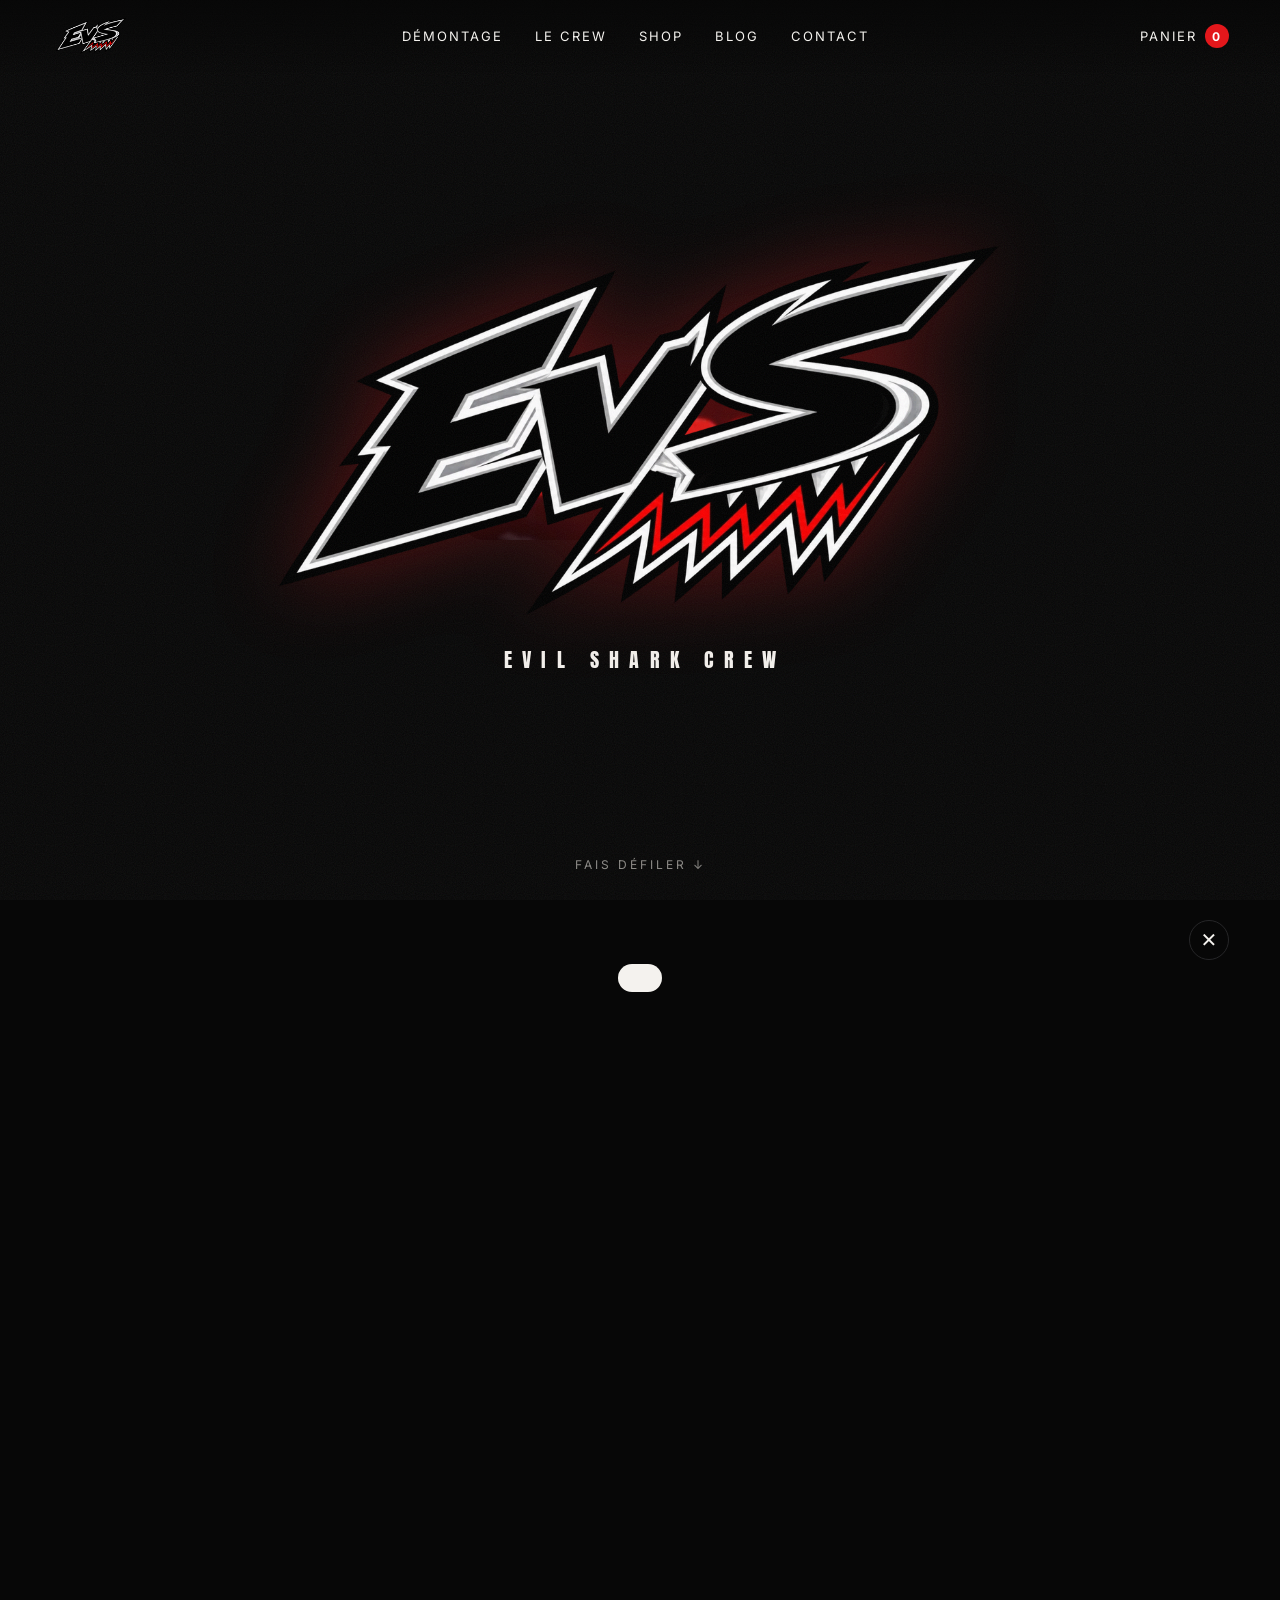
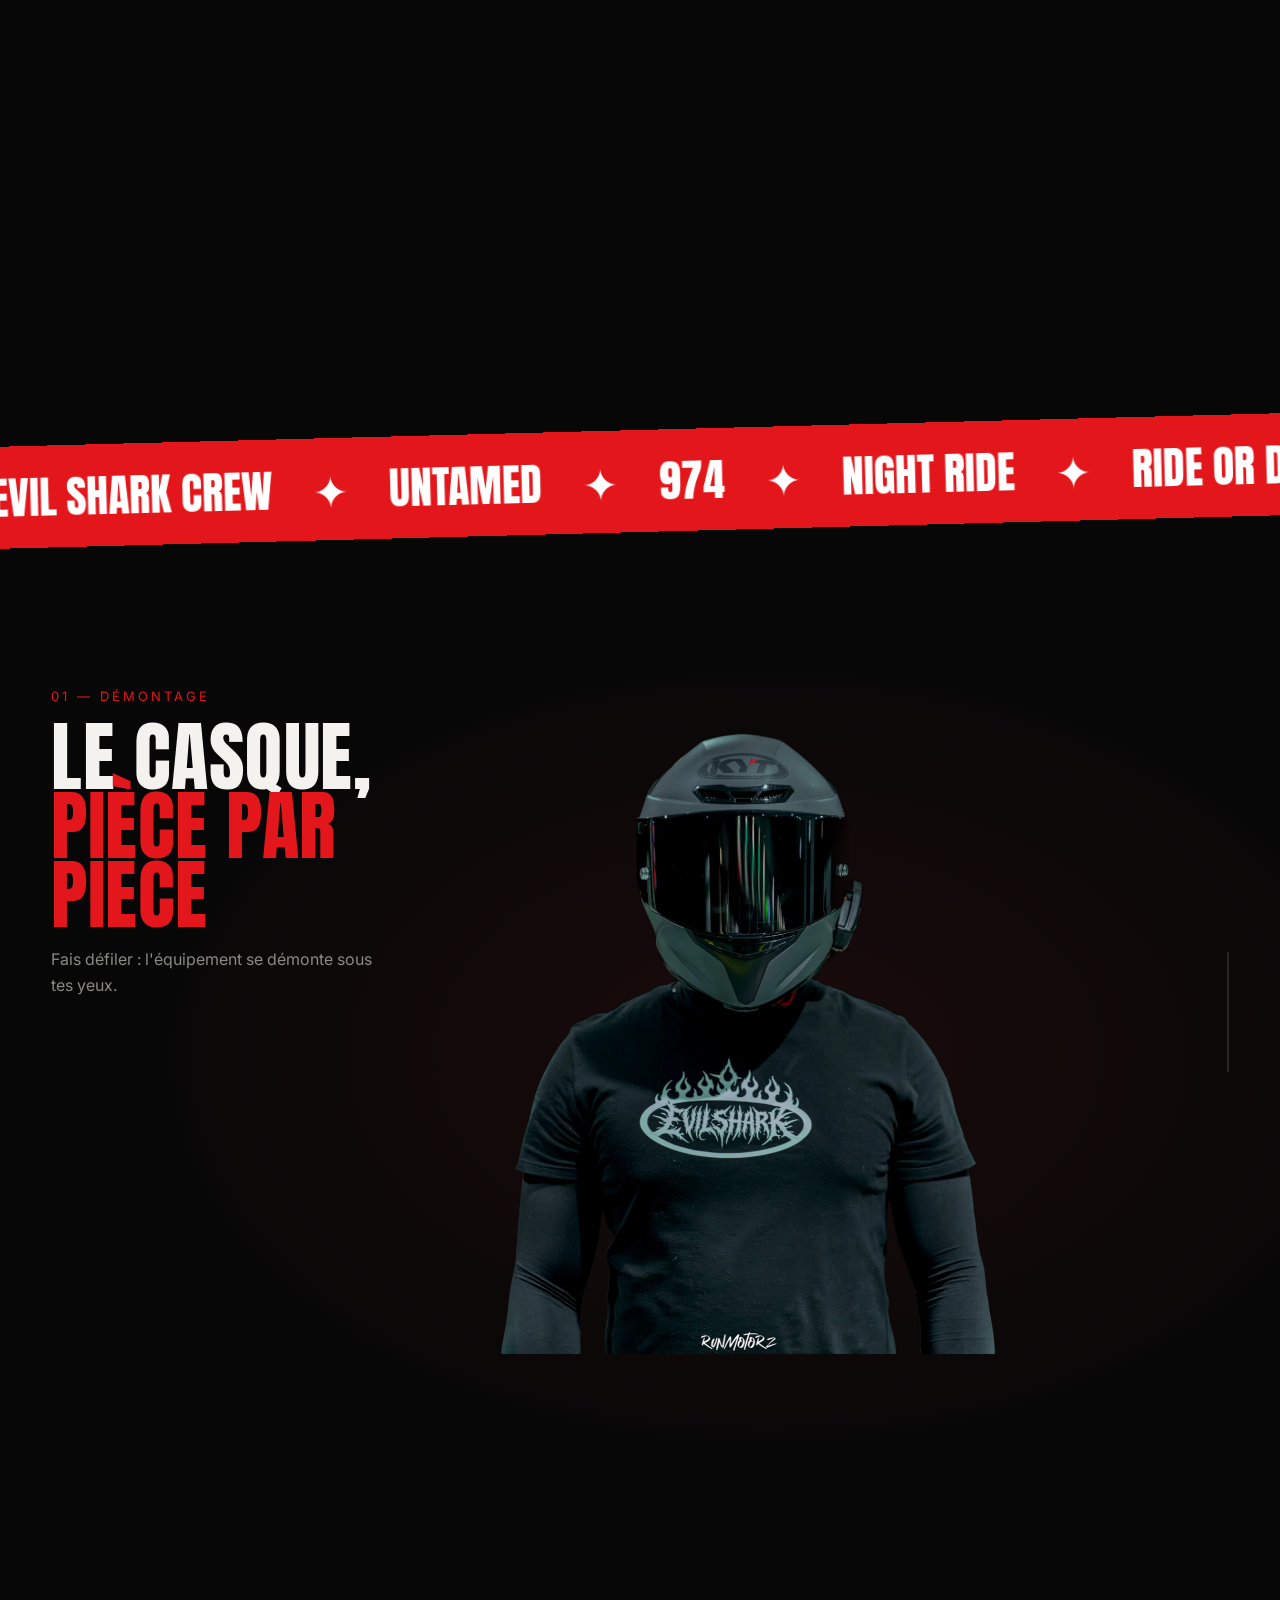
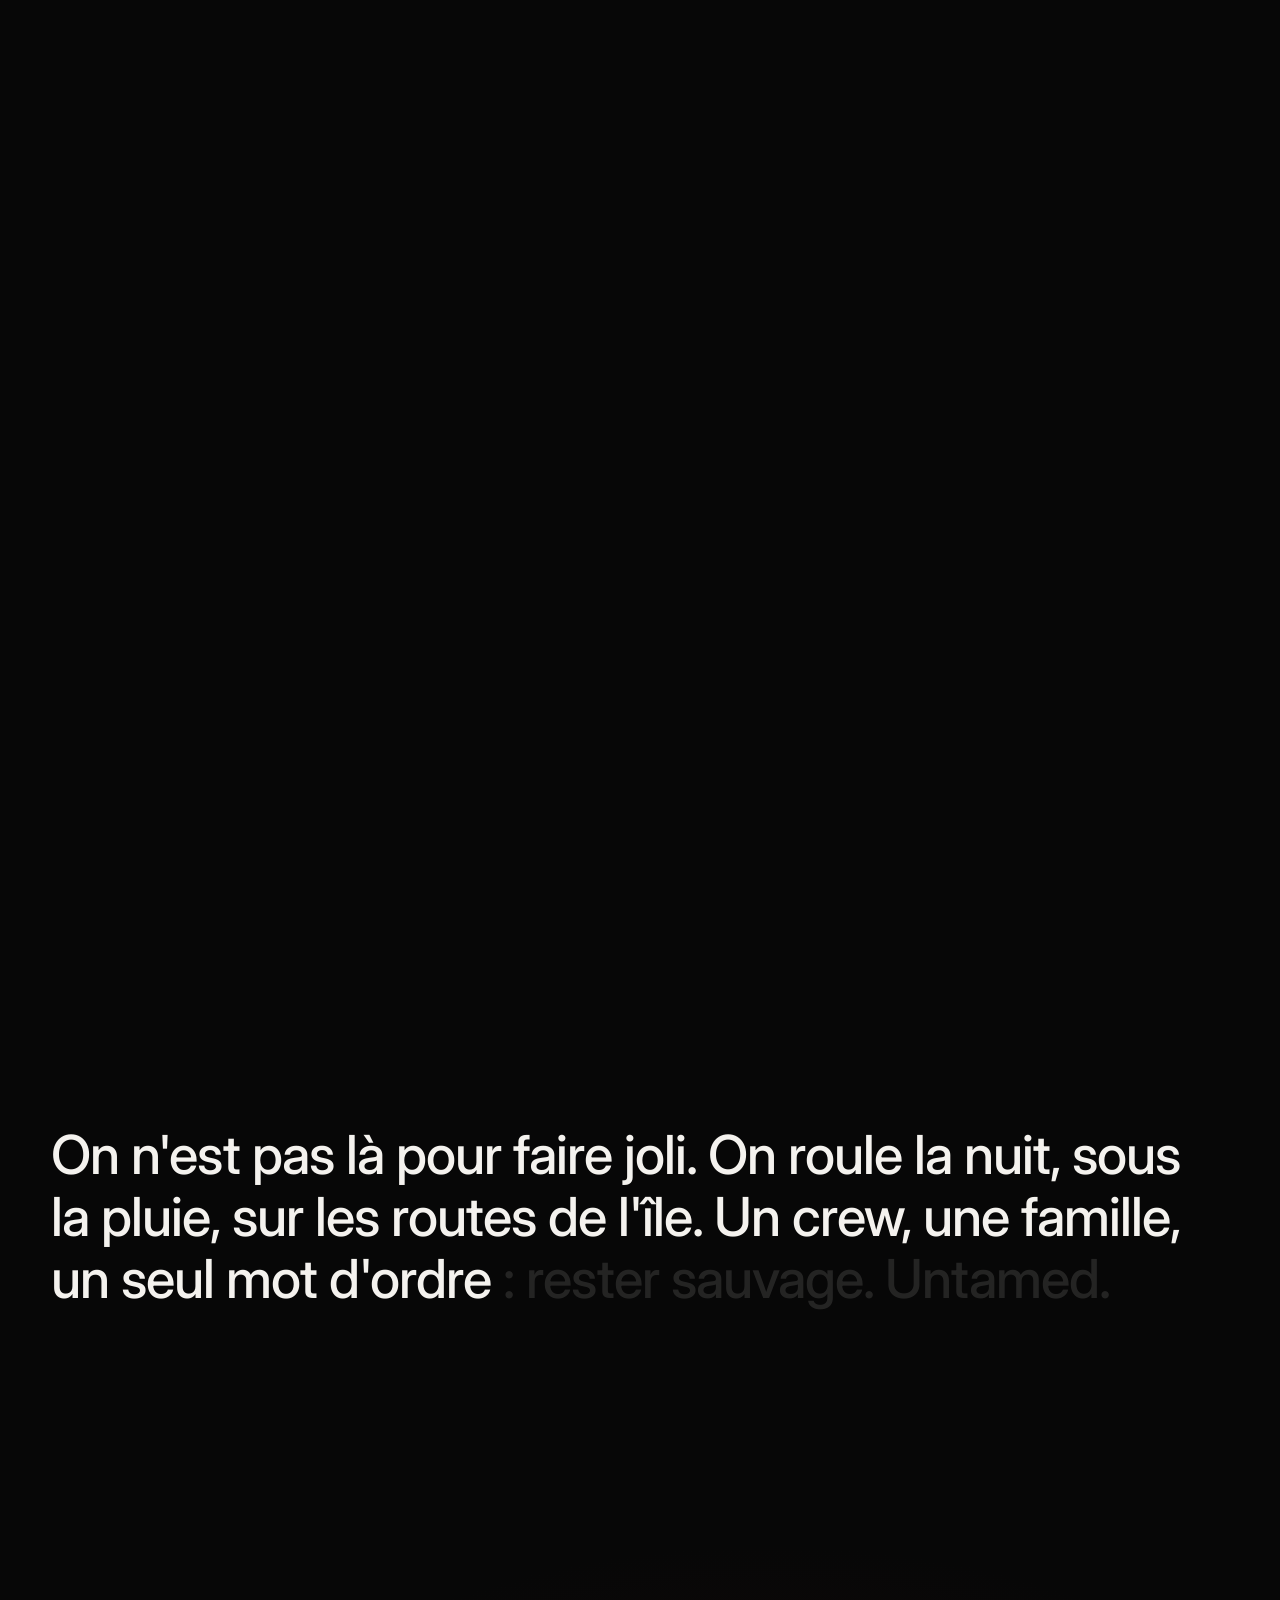
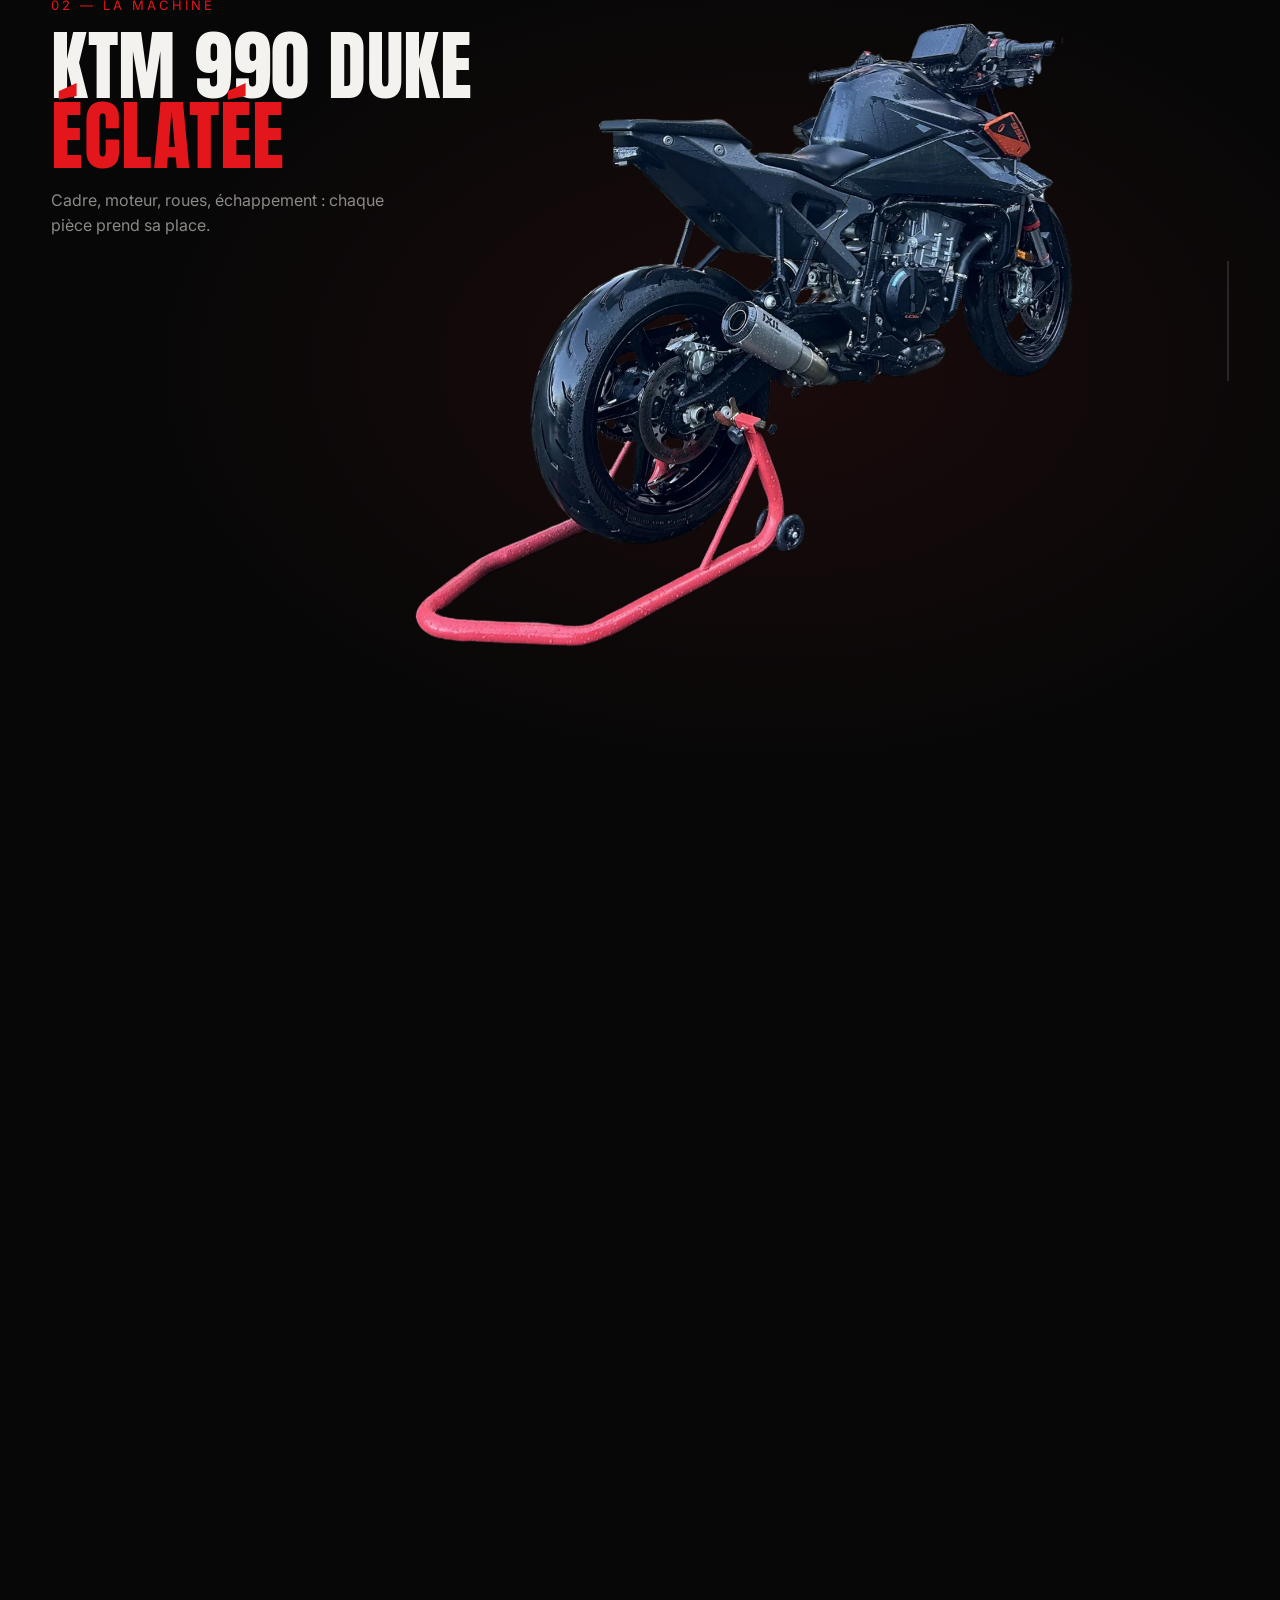
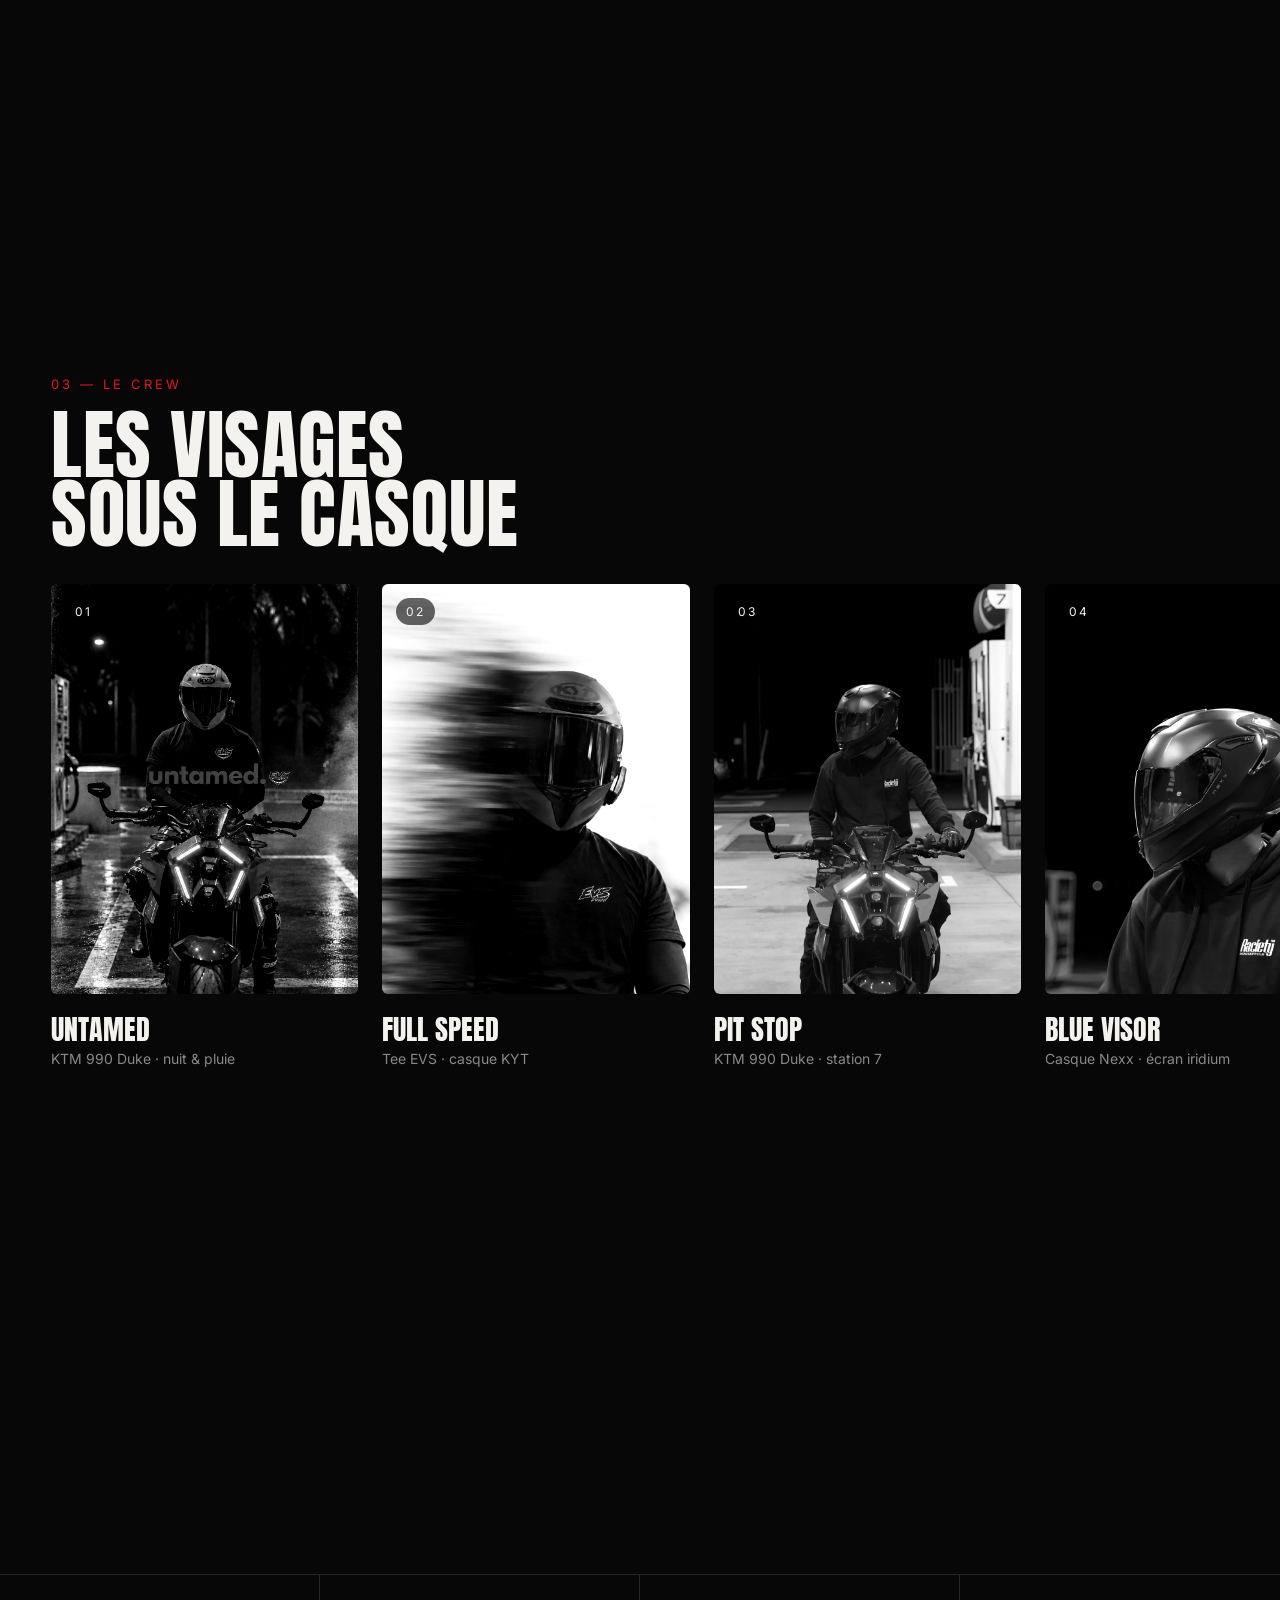
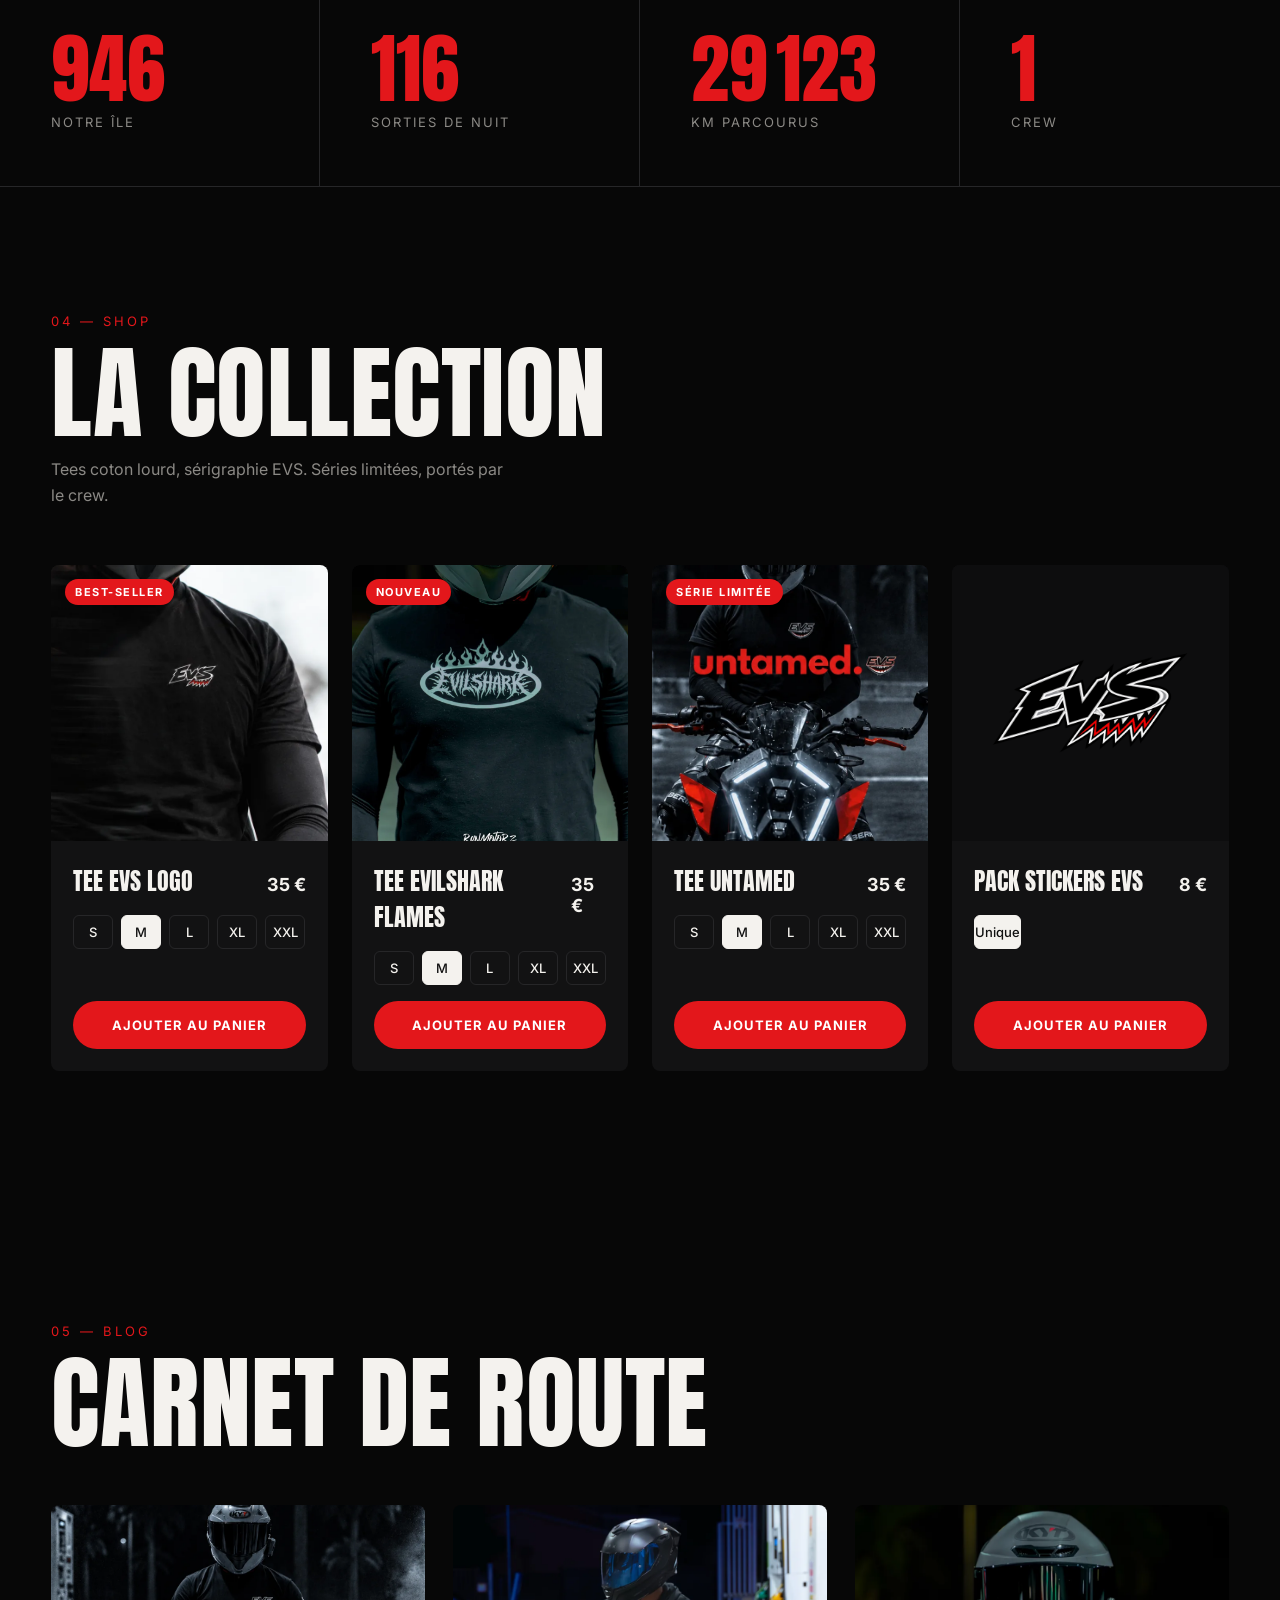
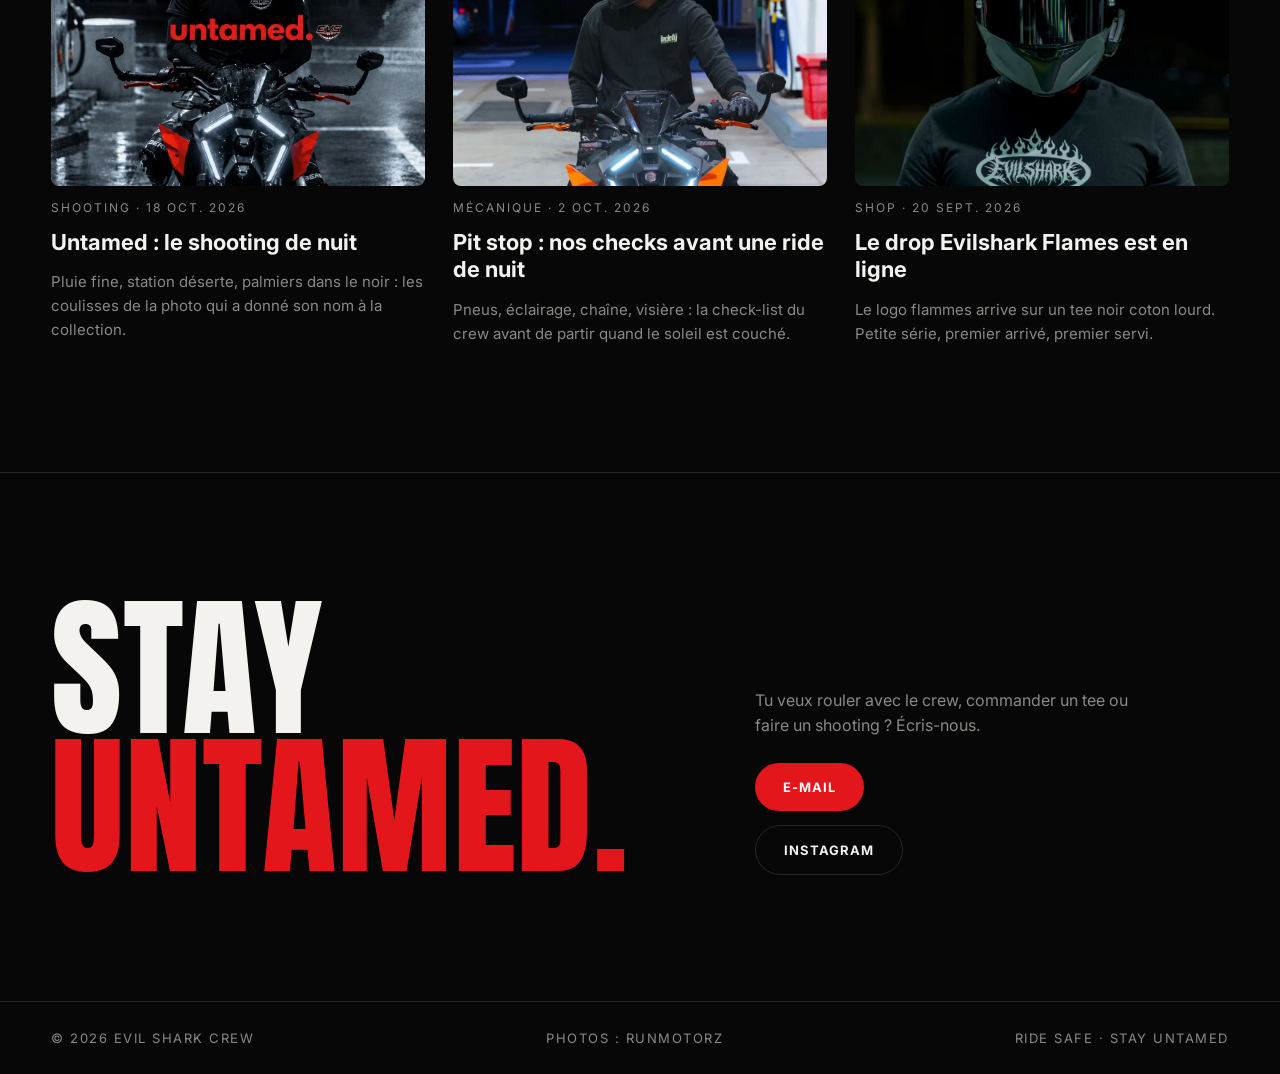
==== moto/index.html @ 4cc18b9f "Rebrand moto site to Evil Shark Crew with exploded helmet and bike views Use the crew's logo and pho" ====
<!DOCTYPE html>
<html lang="fr">
<head>
<meta charset="UTF-8">
<meta name="viewport" content="width=device-width, initial-scale=1.0">
<title>Evil Shark Crew — Untamed · 974</title>
<meta name="description" content="Evil Shark Crew (EVS), crew moto de La Réunion. Le crew, la boutique, le carnet de route.">
<link rel="icon" href="img/favicon.png">
<link rel="preconnect" href="https://fonts.googleapis.com">
<link rel="preconnect" href="https://fonts.gstatic.com" crossorigin>
<link href="https://fonts.googleapis.com/css2?family=Anton&family=Inter:wght@400;500;700&display=swap" rel="stylesheet">
<link rel="stylesheet" href="style.css">
</head>
<body>

<!-- NAV -->
<header class="nav" id="nav">
  <a href="#top" class="logo" aria-label="Evil Shark Crew"><img src="img/evs-logo.webp" alt="EVS"></a>
  <nav class="nav-links" id="navLinks">
    <a href="#helmet">Démontage</a>
    <a href="#crew">Le Crew</a>
    <a href="#shop">Shop</a>
    <a href="#blog">Blog</a>
    <a href="#contact">Contact</a>
  </nav>
  <div class="nav-right">
    <button class="cart-btn" id="cartBtn" aria-label="Ouvrir le panier">
      Panier <span class="cart-count" id="cartCount">0</span>
    </button>
    <button class="burger" id="burger" aria-label="Menu"><span></span><span></span></button>
  </div>
</header>

<main id="top">

  <!-- HERO : logo → fenêtre qui s'ouvre sur la photo -->
  <section class="hero pin" id="hero">
    <div class="sticky">
      <div class="grain"></div>
      <div class="hero-window" id="heroWindow">
        <img src="img/untamed.webp" alt="Rider Evil Shark Crew sur sa moto, de nuit, sous la pluie" id="heroImg">
      </div>
      <div class="hero-logo" id="heroLogo">
        <img src="img/evs-logo.webp" alt="EVS — Evil Shark Crew">
        <p>Evil Shark Crew</p>
      </div>
      <div class="hero-foot" id="heroFoot">
        <p class="kicker">Moto crew · La Réunion · 974</p>
        <a href="#shop" class="btn">La collection</a>
      </div>
      <p class="scroll-hint" id="scrollHint">Fais défiler ↓</p>
    </div>
  </section>

  <!-- MARQUEE -->
  <div class="marquee" aria-hidden="true">
    <div class="marquee-track" id="marquee"></div>
  </div>

  <!-- CASQUE DÉMONTÉ -->
  <section class="explode pin" id="helmet" data-model="helmet">
    <div class="sticky">
      <div class="explode-copy">
        <p class="label">01 — Démontage</p>
        <h2>Le casque,<br><span>pièce par pièce</span></h2>
        <p class="explode-sub">Fais défiler : l'équipement se démonte sous tes yeux.</p>
      </div>
      <div class="stage" id="helmetStage"></div>
      <div class="explode-progress"><span></span></div>
    </div>
  </section>

  <!-- MANIFESTO -->
  <section class="manifesto">
    <p class="reveal-words" id="manifesto">On n'est pas là pour faire joli. On roule la nuit, sous la pluie, sur les routes de l'île. Un crew, une famille, un seul mot d'ordre : rester sauvage. Untamed.</p>
  </section>

  <!-- MOTO DÉMONTÉE -->
  <section class="explode pin" id="bike" data-model="bike">
    <div class="sticky">
      <div class="explode-copy">
        <p class="label">02 — La machine</p>
        <h2>KTM 990 Duke<br><span>éclatée</span></h2>
        <p class="explode-sub">Cadre, moteur, roues, échappement : chaque pièce prend sa place.</p>
      </div>
      <div class="stage" id="bikeStage"></div>
      <div class="explode-progress"><span></span></div>
    </div>
  </section>

  <!-- CREW : défilement horizontal -->
  <section class="crew" id="crew">
    <div class="crew-sticky">
      <div class="crew-head">
        <p class="label">03 — Le Crew</p>
        <h2>Les visages<br>sous le casque</h2>
      </div>
      <div class="crew-track" id="crewTrack"></div>
    </div>
  </section>

  <!-- STATS -->
  <section class="stats">
    <div class="stat"><span class="num" data-count="974">0</span><span>notre île</span></div>
    <div class="stat"><span class="num" data-count="120">0</span><span>sorties de nuit</span></div>
    <div class="stat"><span class="num" data-count="30000">0</span><span>km parcourus</span></div>
    <div class="stat"><span class="num" data-count="1">0</span><span>crew</span></div>
  </section>

  <!-- SHOP -->
  <section class="shop" id="shop">
    <div class="section-head">
      <p class="label">04 — Shop</p>
      <h2>La collection</h2>
      <p class="sub">Tees coton lourd, sérigraphie EVS. Séries limitées, portés par le crew.</p>
    </div>
    <div class="products" id="products"></div>
  </section>

  <!-- BLOG -->
  <section class="blog" id="blog">
    <div class="section-head">
      <p class="label">05 — Blog</p>
      <h2>Carnet de route</h2>
    </div>
    <div class="posts" id="posts"></div>
  </section>

  <!-- CONTACT -->
  <section class="contact" id="contact">
    <h2 class="big-cta">Stay<br><span>untamed.</span></h2>
    <div class="contact-side">
      <p>Tu veux rouler avec le crew, commander un tee ou faire un shooting ? Écris-nous.</p>
      <a class="btn" id="mailLink" href="#">E-mail</a>
      <a class="btn btn-ghost" id="instaLink" href="#" target="_blank" rel="noopener">Instagram</a>
    </div>
  </section>
</main>

<footer class="footer">
  <span>© <span id="year"></span> Evil Shark Crew</span>
  <span>Photos : RUNMOTORZ</span>
  <span>Ride safe · Stay untamed</span>
</footer>

<!-- CART DRAWER -->
<div class="overlay" id="overlay"></div>
<aside class="drawer" id="drawer" aria-label="Panier">
  <div class="drawer-head">
    <h3>Ton panier</h3>
    <button class="close" id="closeCart" aria-label="Fermer">✕</button>
  </div>
  <div class="drawer-items" id="cartItems"></div>
  <div class="drawer-foot">
    <div class="total"><span>Total</span><strong id="cartTotal">0 €</strong></div>
    <button class="btn btn-full" id="checkout">Commander</button>
    <p class="fine">Paiement en ligne à brancher (Stripe / SumUp). En attendant, la commande part par e-mail.</p>
  </div>
</aside>

<!-- BLOG ARTICLE -->
<div class="article" id="article" role="dialog" aria-modal="true">
  <button class="close article-close" id="closeArticle" aria-label="Fermer">✕</button>
  <div class="article-inner" id="articleInner"></div>
</div>

<div class="toast" id="toast"></div>

<script src="app.js"></script>
</body>
</html>
---- moto/style.css ----
/* ═══════════ TOKENS ═══════════ */
:root {
  --bg: #070707;
  --bg-2: #121213;
  --line: #262628;
  --text: #f4f2ee;
  --muted: #8b8985;
  --red: #e3171b;
  --red-2: #ff3b3f;
  --display: 'Anton', Impact, sans-serif;
  --body: 'Inter', system-ui, sans-serif;
  --gutter: clamp(16px, 4vw, 56px);
}
*, *::before, *::after { box-sizing: border-box; margin: 0; padding: 0; }
html { scroll-behavior: smooth; }
html, body { overflow-x: clip; }
body { background: var(--bg); color: var(--text); font-family: var(--body); -webkit-font-smoothing: antialiased; }
a { color: inherit; text-decoration: none; }
button { font: inherit; color: inherit; background: none; border: 0; cursor: pointer; }
img { display: block; max-width: 100%; }
h2 { font-family: var(--display); font-weight: 400; text-transform: uppercase; font-size: clamp(44px, 8vw, 120px); line-height: .9; letter-spacing: .5px; }
h2 span { color: var(--red); }
.label { font-size: 13px; letter-spacing: 3px; text-transform: uppercase; color: var(--red); margin-bottom: 18px; }
.kicker { color: var(--muted); text-transform: uppercase; letter-spacing: 3px; font-size: 13px; }

.btn {
  display: inline-flex; align-items: center; justify-content: center; gap: 8px;
  padding: 16px 28px; border-radius: 999px; background: var(--red); color: #fff;
  font-weight: 700; text-transform: uppercase; letter-spacing: 1px; font-size: 13px;
  transition: transform .2s, background .2s;
}
.btn:hover { transform: translateY(-2px); background: var(--red-2); }
.btn-ghost { background: transparent; color: var(--text); border: 1px solid var(--line); }
.btn-ghost:hover { background: var(--text); color: #111; }
.btn-full { width: 100%; }

/* ═══════════ NAV ═══════════ */
.nav {
  position: fixed; inset: 0 0 auto 0; z-index: 50; height: 72px;
  display: flex; align-items: center; justify-content: space-between; padding: 0 var(--gutter);
}
.nav::before { content: ''; position: absolute; inset: 0; z-index: -1; background: linear-gradient(rgba(7,7,7,.85), rgba(7,7,7,0)); pointer-events: none; }
.logo img { height: 40px; width: auto; }
.nav-links { display: flex; gap: 32px; font-size: 13px; text-transform: uppercase; letter-spacing: 2px; }
.nav-links a { position: relative; }
.nav-links a::after { content: ''; position: absolute; left: 0; bottom: -4px; height: 2px; width: 0; background: var(--red); transition: width .3s; }
.nav-links a:hover::after { width: 100%; }
.nav-right { display: flex; align-items: center; gap: 16px; }
.cart-btn { font-size: 13px; text-transform: uppercase; letter-spacing: 2px; display: flex; align-items: center; gap: 8px; }
.cart-count { display: inline-grid; place-items: center; min-width: 24px; height: 24px; border-radius: 12px; background: var(--red); color: #fff; font-size: 12px; font-weight: 700; }
.burger { display: none; width: 32px; height: 32px; position: relative; }
.burger span { position: absolute; left: 4px; right: 4px; height: 2px; background: currentColor; transition: transform .3s; }
.burger span:first-child { top: 11px; } .burger span:last-child { top: 19px; }
body.menu-open .burger span:first-child { transform: translateY(4px) rotate(45deg); }
body.menu-open .burger span:last-child { transform: translateY(-4px) rotate(-45deg); }

/* ═══════════ PINNED SECTIONS ═══════════ */
.pin { position: relative; height: 400vh; }
.sticky { position: sticky; top: 0; height: 100vh; overflow: hidden; }
.grain {
  position: absolute; inset: -50%; opacity: .07; pointer-events: none; z-index: 5;
  background-image: url("data:image/svg+xml,%3Csvg xmlns='http://www.w3.org/2000/svg' width='200' height='200'%3E%3Cfilter id='n'%3E%3CfeTurbulence type='fractalNoise' baseFrequency='.9' numOctaves='3'/%3E%3C/filter%3E%3Crect width='100%25' height='100%25' filter='url(%23n)'/%3E%3C/svg%3E");
  animation: grain 1s steps(4) infinite;
}
@keyframes grain { 0%{transform:translate(0,0)} 25%{transform:translate(-5%,3%)} 50%{transform:translate(4%,-4%)} 75%{transform:translate(-3%,-2%)} }

/* HERO */
.hero .sticky { display: grid; place-items: center; }
.hero-window {
  position: absolute; left: 50%; top: 50%; width: 100vw; height: 100vh; overflow: hidden;
  transform: translate(-50%, -50%); clip-path: inset(40% 40% 40% 40% round 24px); will-change: clip-path;
}
.hero-window::after { content: ''; position: absolute; inset: 0; background: linear-gradient(transparent 60%, rgba(7,7,7,.85)); }
.hero-window img { width: 100%; height: 100%; object-fit: cover; object-position: 50% 45%; transform: scale(1.4); will-change: transform; }
.hero-logo { position: relative; z-index: 3; text-align: center; will-change: transform, opacity; }
.hero-logo img { width: min(78vw, 820px); filter: drop-shadow(0 0 40px rgba(227,23,27,.35)); }
.hero-logo p { font-family: var(--display); text-transform: uppercase; letter-spacing: .5em; font-size: clamp(14px, 1.6vw, 22px); margin-top: 8px; padding-left: .5em; }
.hero-foot { position: absolute; z-index: 4; left: var(--gutter); right: var(--gutter); bottom: 6vh; display: flex; justify-content: space-between; align-items: center; gap: 16px; opacity: 0; }
.scroll-hint { position: absolute; z-index: 4; bottom: 28px; left: 50%; transform: translateX(-50%); font-size: 12px; letter-spacing: 3px; text-transform: uppercase; color: var(--muted); animation: bob 2s ease-in-out infinite; }
@keyframes bob { 50% { transform: translate(-50%, 6px); } }

/* EXPLODED VIEWS */
.explode .sticky { display: flex; align-items: center; justify-content: center; background: radial-gradient(ellipse at 60% 55%, #1b0b0c 0%, var(--bg) 60%); }
.explode-copy { position: absolute; z-index: 3; left: var(--gutter); top: 14vh; max-width: 440px; }
.explode-copy h2 { font-size: clamp(40px, 6vw, 92px); }
.explode-sub { color: var(--muted); margin-top: 18px; line-height: 1.6; max-width: 340px; }
.stage { --ratio: 1; position: relative; aspect-ratio: var(--ratio); width: min(84vw, calc(74vh * var(--ratio))); margin-left: 18vw; }
#helmet .stage { width: min(70vw, calc(70vh * var(--ratio))); margin-top: 6vh; }
.piece { position: absolute; will-change: transform; transform-origin: 50% 50%; }
.piece img { width: 100%; height: auto; }
.tag {
  position: absolute; z-index: 4; display: flex; align-items: center; gap: 8px; white-space: nowrap;
  font-size: 12px; text-transform: uppercase; letter-spacing: 1.5px; font-weight: 700;
  opacity: 0; transform: translate(-6px, -50%); pointer-events: none;
}
.tag::before { content: ''; width: 9px; height: 9px; border-radius: 50%; background: var(--red); box-shadow: 0 0 0 4px rgba(227,23,27,.25); flex: none; }
.tag i { display: block; height: 1px; width: 28px; background: rgba(255,255,255,.5); }
.tag span { background: rgba(7,7,7,.75); border: 1px solid var(--line); padding: 7px 10px; border-radius: 6px; }
.tag.left { flex-direction: row-reverse; text-align: right; }
.tag small { display: block; color: var(--muted); font-weight: 500; letter-spacing: 1px; margin-top: 2px; }
.explode-progress { position: absolute; right: var(--gutter); top: 50%; width: 2px; height: 120px; background: var(--line); transform: translateY(-50%); }
.explode-progress span { display: block; width: 100%; height: 0; background: var(--red); }

/* ═══════════ MARQUEE ═══════════ */
.marquee { overflow: hidden; background: var(--red); color: #fff; padding: 18px 0; transform: rotate(-1.5deg); margin: 30px -10px; position: relative; z-index: 2; }
.marquee-track { display: flex; gap: 40px; width: max-content; animation: marquee 30s linear infinite; font-family: var(--display); text-transform: uppercase; font-size: clamp(24px, 3.5vw, 44px); white-space: nowrap; }
@keyframes marquee { to { transform: translateX(-50%); } }

/* ═══════════ MANIFESTO ═══════════ */
.manifesto { padding: clamp(100px, 18vh, 200px) var(--gutter); max-width: 1300px; margin: 0 auto; }
.reveal-words { font-size: clamp(28px, 4.2vw, 60px); line-height: 1.15; font-weight: 500; letter-spacing: -1px; }
.reveal-words .w { opacity: .12; transition: opacity .3s; }
.reveal-words .w.on { opacity: 1; }

/* ═══════════ CREW ═══════════ */
.crew { position: relative; }
.crew-sticky { position: sticky; top: 0; height: 100vh; overflow: hidden; display: flex; flex-direction: column; justify-content: center; gap: 36px; }
.crew-head { padding: 0 var(--gutter); }
.crew-head h2 { font-size: clamp(40px, 6vw, 90px); }
.crew-track { display: flex; gap: 24px; padding: 0 var(--gutter); will-change: transform; }
.rider { flex: 0 0 auto; width: clamp(230px, 24vw, 360px); }
.rider-photo { aspect-ratio: 3/4; border-radius: 6px; overflow: hidden; position: relative; background: var(--bg-2); }
.rider-photo img { width: 100%; height: 100%; object-fit: cover; filter: grayscale(1) contrast(1.1); transition: filter .5s, transform .6s; }
.rider:hover .rider-photo img { filter: none; transform: scale(1.04); }
.rider-num { position: absolute; top: 14px; left: 14px; font-size: 12px; letter-spacing: 2px; background: rgba(0,0,0,.6); padding: 6px 10px; border-radius: 999px; z-index: 1; }
.rider h3 { font-family: var(--display); font-weight: 400; text-transform: uppercase; font-size: 28px; margin-top: 14px; }
.rider p { color: var(--muted); font-size: 14px; }

/* ═══════════ STATS ═══════════ */
.stats { display: grid; grid-template-columns: repeat(4, 1fr); border-block: 1px solid var(--line); }
.stat { padding: 56px var(--gutter); border-right: 1px solid var(--line); display: flex; flex-direction: column; gap: 6px; }
.stat:last-child { border-right: 0; }
.stat .num { font-family: var(--display); font-size: clamp(48px, 6vw, 90px); line-height: 1; color: var(--red); }
.stat span:last-child { text-transform: uppercase; letter-spacing: 2px; font-size: 13px; color: var(--muted); }

/* ═══════════ SHOP / BLOG ═══════════ */
.shop, .blog { padding: clamp(90px, 14vh, 160px) var(--gutter); }
.section-head { margin-bottom: 56px; }
.sub { color: var(--muted); max-width: 460px; margin-top: 18px; line-height: 1.6; }

.products { display: grid; grid-template-columns: repeat(auto-fill, minmax(260px, 1fr)); gap: 24px; }
.product { background: var(--bg-2); border-radius: 8px; overflow: hidden; display: flex; flex-direction: column; opacity: 0; transform: translateY(40px); transition: opacity .7s, transform .7s; }
.product.in { opacity: 1; transform: none; }
.product-visual { aspect-ratio: 1; position: relative; overflow: hidden; background: #0d0d0e; display: grid; place-items: center; }
.product-visual img { width: 100%; height: 100%; object-fit: cover; transition: transform .7s cubic-bezier(.2,.8,.2,1); }
.product-visual img.contain { object-fit: contain; width: 80%; height: 80%; }
.product:hover .product-visual img { transform: scale(1.06); }
.badge { position: absolute; top: 14px; left: 14px; z-index: 1; background: var(--red); color: #fff; font-size: 11px; font-weight: 700; letter-spacing: 1.5px; text-transform: uppercase; padding: 6px 10px; border-radius: 999px; }
.product-body { padding: 22px; display: flex; flex-direction: column; gap: 16px; flex: 1; }
.product-top { display: flex; justify-content: space-between; align-items: baseline; gap: 12px; }
.product-top h3 { font-family: var(--display); font-weight: 400; text-transform: uppercase; font-size: 24px; }
.price { font-weight: 700; font-size: 18px; }
.opts { display: flex; flex-wrap: wrap; gap: 8px; }
.size { min-width: 40px; height: 34px; border: 1px solid var(--line); border-radius: 6px; font-size: 13px; font-weight: 500; }
.size.on { background: var(--text); color: #111; border-color: var(--text); }
.product .btn { margin-top: auto; }

.posts { display: grid; grid-template-columns: repeat(3, 1fr); gap: 28px; }
.post { cursor: pointer; display: flex; flex-direction: column; gap: 14px; opacity: 0; transform: translateY(40px); transition: opacity .7s, transform .7s; text-align: left; }
.post.in { opacity: 1; transform: none; }
.post-cover { aspect-ratio: 4/3; border-radius: 8px; overflow: hidden; }
.post-cover img { width: 100%; height: 100%; object-fit: cover; transition: transform .7s cubic-bezier(.2,.8,.2,1); }
.post:hover .post-cover img { transform: scale(1.06); }
.post-meta { font-size: 12px; text-transform: uppercase; letter-spacing: 2px; color: var(--muted); }
.post h3 { font-size: 22px; line-height: 1.25; font-weight: 700; }
.post p { color: var(--muted); line-height: 1.6; font-size: 15px; }

.contact { padding: clamp(90px, 14vh, 160px) var(--gutter); display: grid; grid-template-columns: 1.4fr 1fr; gap: 40px; align-items: end; border-top: 1px solid var(--line); }
.big-cta { font-size: clamp(64px, 12vw, 200px); }
.contact-side { display: flex; flex-direction: column; gap: 14px; align-items: flex-start; }
.contact-side p { color: var(--muted); line-height: 1.6; margin-bottom: 10px; max-width: 380px; }
.footer { display: flex; justify-content: space-between; gap: 16px; padding: 28px var(--gutter); border-top: 1px solid var(--line); color: var(--muted); font-size: 13px; text-transform: uppercase; letter-spacing: 1.5px; }

/* ═══════════ DRAWER ═══════════ */
.overlay { position: fixed; inset: 0; background: rgba(0,0,0,.6); opacity: 0; pointer-events: none; transition: opacity .3s; z-index: 60; }
.drawer { position: fixed; top: 0; right: 0; height: 100%; width: min(440px, 100%); background: var(--bg-2); z-index: 70; transform: translateX(100%); transition: transform .45s cubic-bezier(.2,.8,.2,1); display: flex; flex-direction: column; }
body.cart-open .overlay { opacity: 1; pointer-events: auto; }
body.cart-open .drawer { transform: none; }
.drawer-head { display: flex; justify-content: space-between; align-items: center; padding: 24px; border-bottom: 1px solid var(--line); }
.drawer-head h3 { font-family: var(--display); font-weight: 400; text-transform: uppercase; font-size: 28px; }
.close { font-size: 20px; width: 40px; height: 40px; border-radius: 50%; border: 1px solid var(--line); }
.drawer-items { flex: 1; overflow-y: auto; padding: 12px 24px; }
.empty { color: var(--muted); padding: 40px 0; text-align: center; }
.line { display: grid; grid-template-columns: 64px 1fr auto; gap: 14px; align-items: center; padding: 14px 0; border-bottom: 1px solid var(--line); }
.line img { width: 64px; height: 64px; border-radius: 6px; object-fit: cover; background: #0d0d0e; }
.line h4 { font-size: 15px; } .line small { color: var(--muted); }
.qty { display: flex; align-items: center; gap: 10px; margin-top: 6px; }
.qty button { width: 26px; height: 26px; border: 1px solid var(--line); border-radius: 50%; }
.drawer-foot { padding: 24px; border-top: 1px solid var(--line); display: flex; flex-direction: column; gap: 14px; }
.total { display: flex; justify-content: space-between; font-size: 18px; }
.fine { font-size: 12px; color: var(--muted); line-height: 1.5; }

/* ═══════════ ARTICLE ═══════════ */
.article { position: fixed; inset: 0; z-index: 80; background: var(--bg); overflow-y: auto; transform: translateY(100%); transition: transform .6s cubic-bezier(.2,.8,.2,1); }
body.article-open .article { transform: none; }
body.article-open, body.cart-open, body.menu-open { overflow: hidden; }
.article-close { position: fixed; top: 20px; right: var(--gutter); z-index: 2; background: var(--bg); }
.article-inner { max-width: 760px; margin: 0 auto; padding: 100px var(--gutter) 120px; }
.article-cover { width: 100%; height: 50vh; object-fit: cover; border-radius: 8px; margin-bottom: 40px; }
.article-inner h1 { font-family: var(--display); font-weight: 400; text-transform: uppercase; font-size: clamp(40px, 6vw, 72px); line-height: .95; margin: 14px 0 28px; }
.article-inner p { font-size: 18px; line-height: 1.75; color: #cfcbc4; margin-bottom: 22px; }
.article-inner h2 { font-size: 34px; margin: 40px 0 16px; }

.toast { position: fixed; left: 50%; bottom: 28px; transform: translate(-50%, 120px); background: var(--text); color: #111; padding: 14px 22px; border-radius: 999px; font-weight: 700; font-size: 14px; z-index: 90; transition: transform .4s cubic-bezier(.2,.8,.2,1); }
.toast.show { transform: translate(-50%, 0); }

/* ═══════════ RESPONSIVE ═══════════ */
@media (max-width: 1000px) {
  .stage, #helmet .stage { margin-left: 0; margin-top: 20vh; width: min(72vw, calc(52vh * var(--ratio))); }
  .explode-copy { top: 90px; right: var(--gutter); }
  .explode-copy h2 { font-size: clamp(34px, 9vw, 64px); }
  .explode-sub { display: none; }
  .tag { font-size: 9px; letter-spacing: 1px; gap: 5px; }
  .tag i { width: 12px; }
  .tag span { padding: 5px 7px; }
  .tag small { display: none; }
  .posts { grid-template-columns: 1fr; }
  .stats { grid-template-columns: repeat(2, 1fr); }
  .stat:nth-child(2) { border-right: 0; }
  .stat:nth-child(-n+2) { border-bottom: 1px solid var(--line); }
  .contact { grid-template-columns: 1fr; }
}
@media (max-width: 760px) {
  .nav { height: 64px; }
  .nav::before { background: rgba(7,7,7,.85); backdrop-filter: blur(12px); }
  .logo img { height: 32px; }
  .burger { display: block; }
  .cart-btn { font-size: 0; gap: 0; }
  .cart-btn .cart-count { font-size: 12px; }
  .nav-links {
    position: fixed; inset: 64px 0 0 0; background: var(--bg); flex-direction: column; justify-content: center; align-items: center; gap: 26px;
    font-family: var(--display); font-size: 40px; letter-spacing: 1px;
    transform: translateY(-110%); visibility: hidden; transition: transform .5s cubic-bezier(.2,.8,.2,1), visibility 0s .5s;
  }
  body.menu-open .nav-links { transform: none; visibility: visible; transition-delay: 0s; }
  .pin { height: 320vh; }
  .explode-progress { display: none; }
  .hero-foot { flex-direction: column; align-items: flex-start; }
  .stat { padding: 36px 16px; }
  .footer { flex-direction: column; }
}
@media (prefers-reduced-motion: reduce) {
  *, *::before, *::after { animation: none !important; transition: none !important; }
}
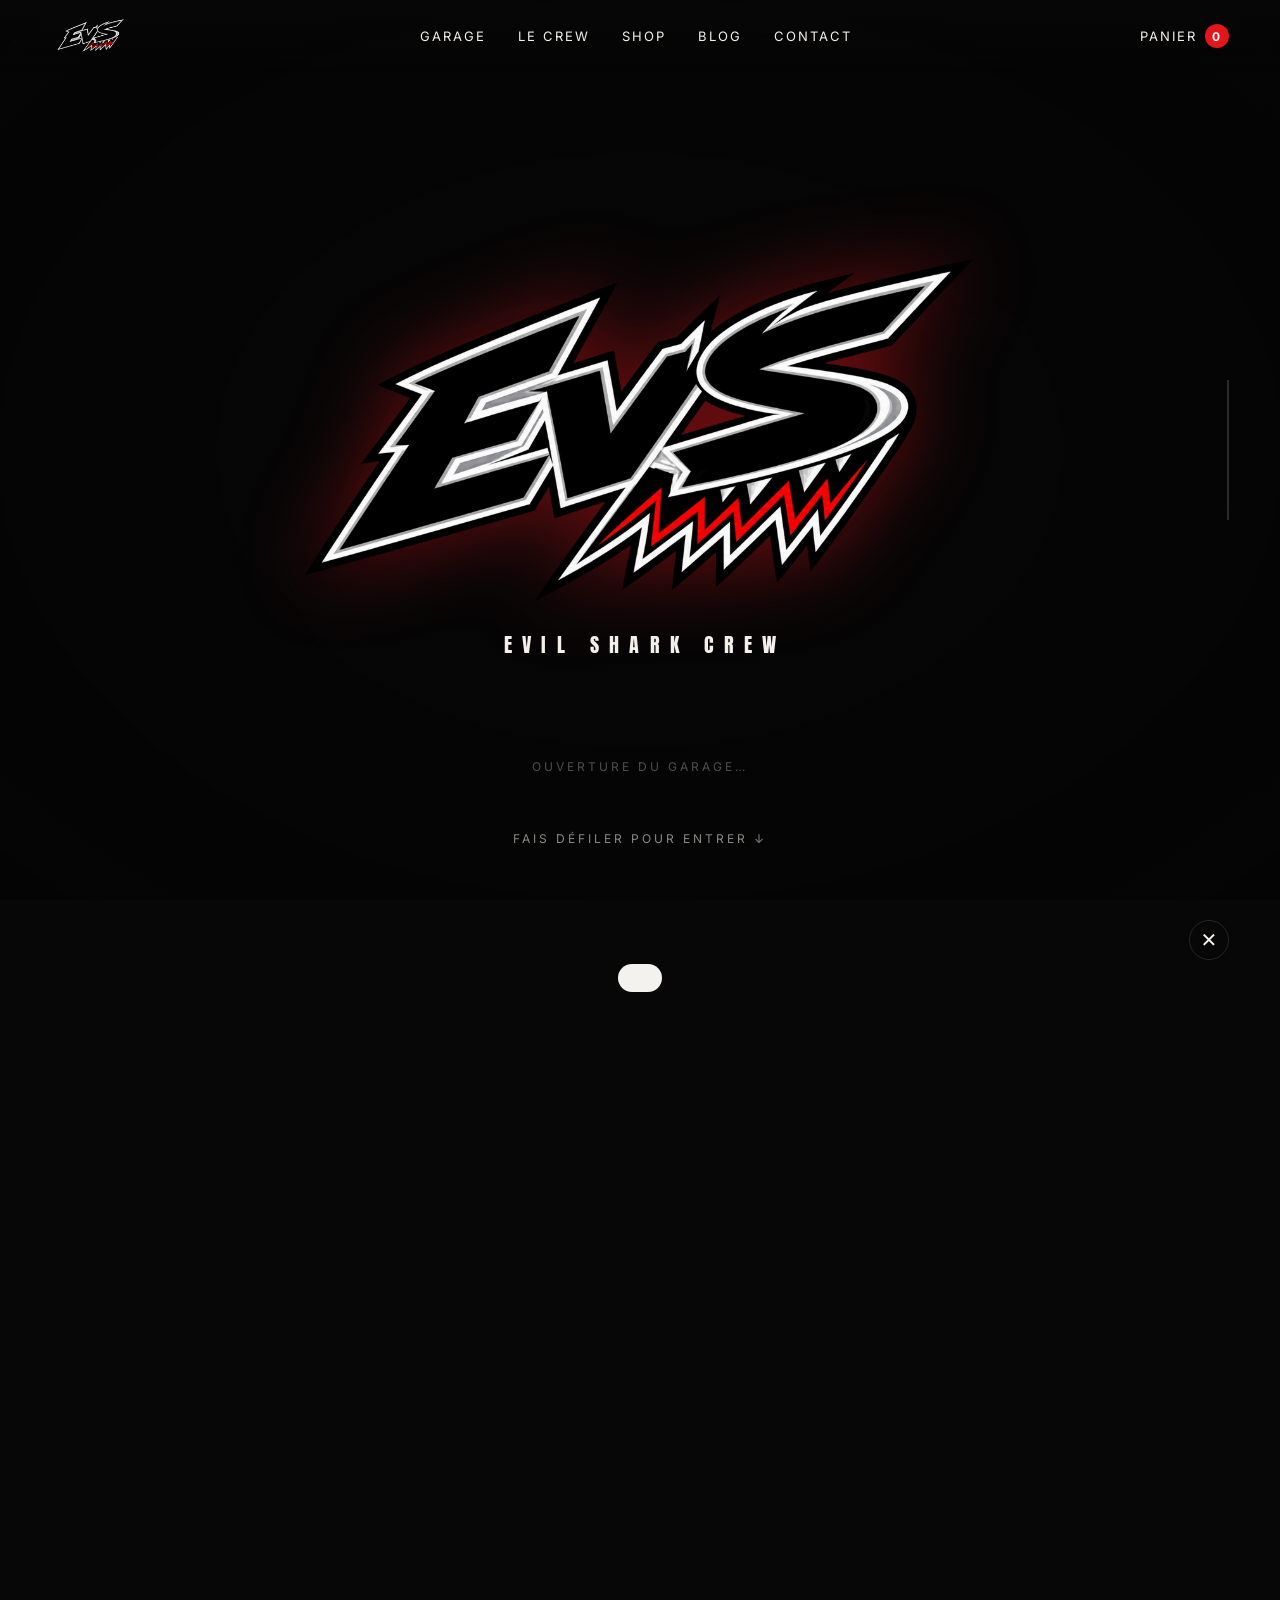
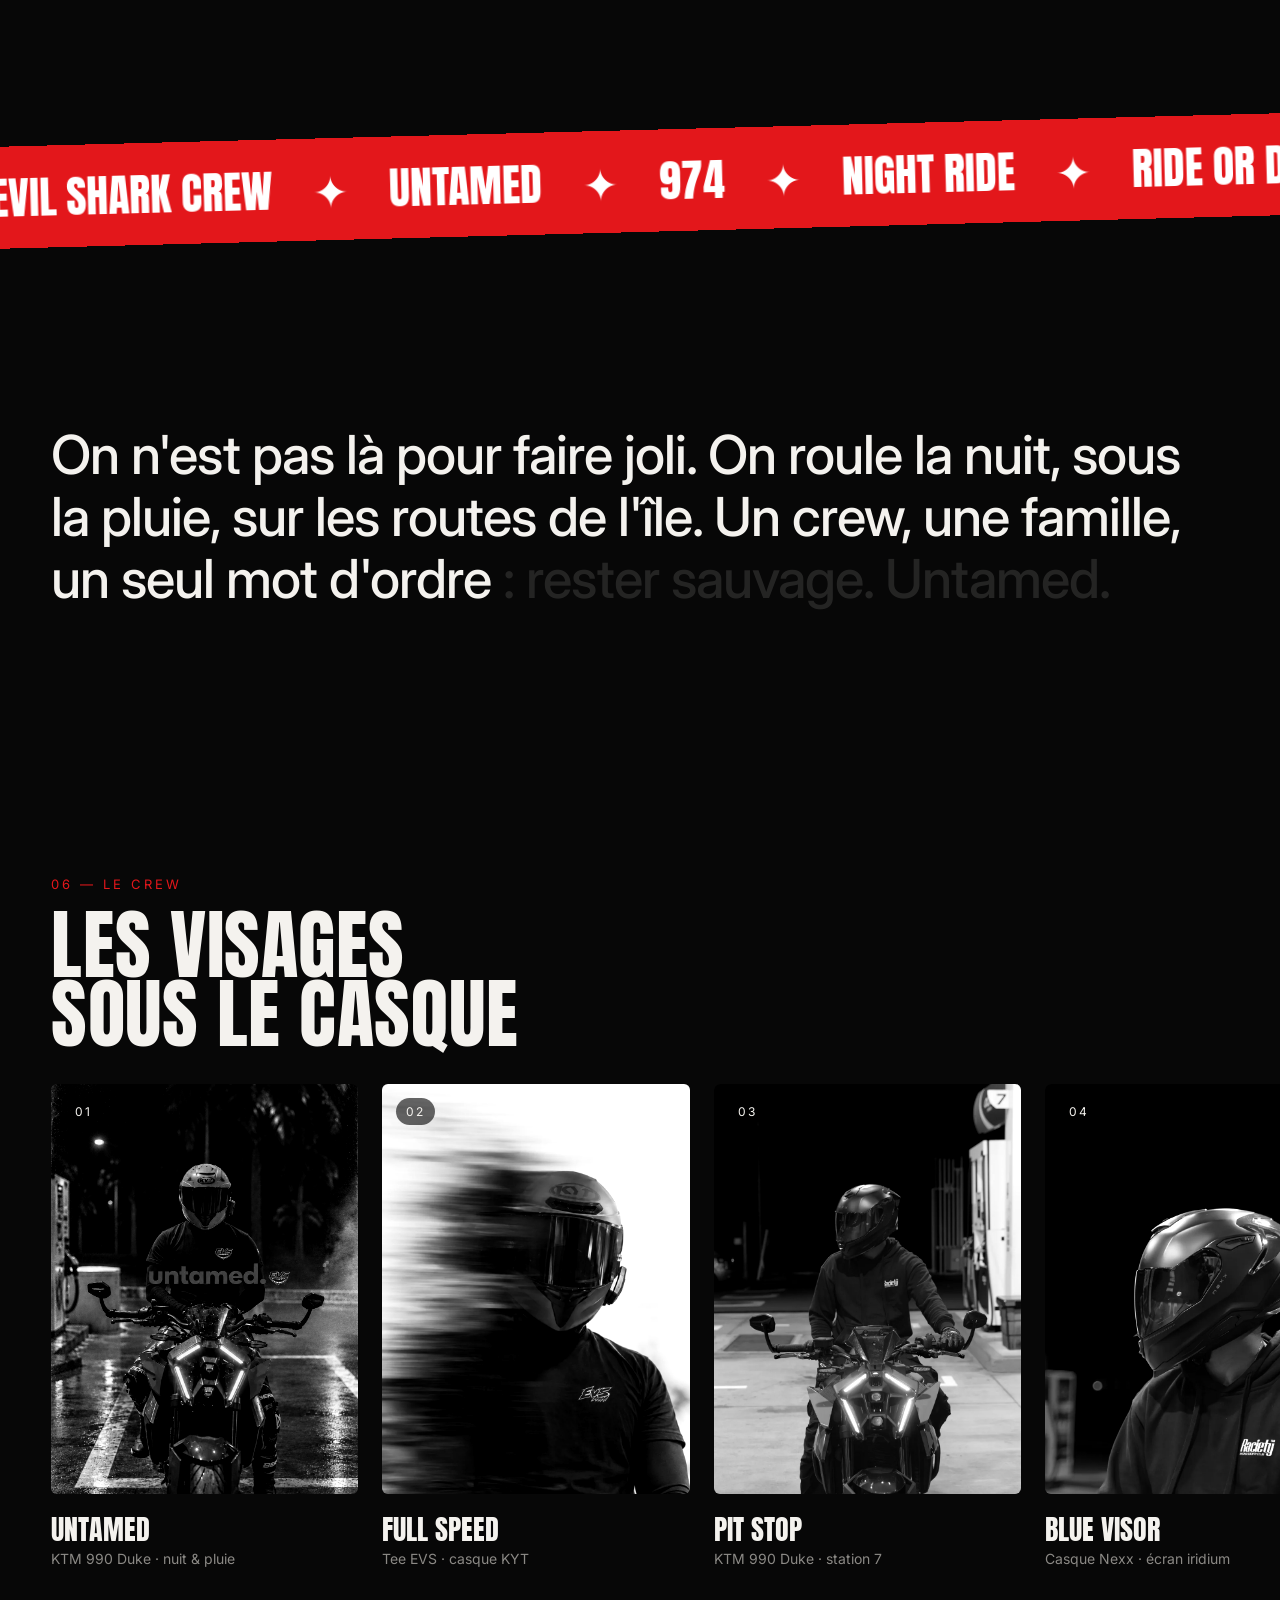
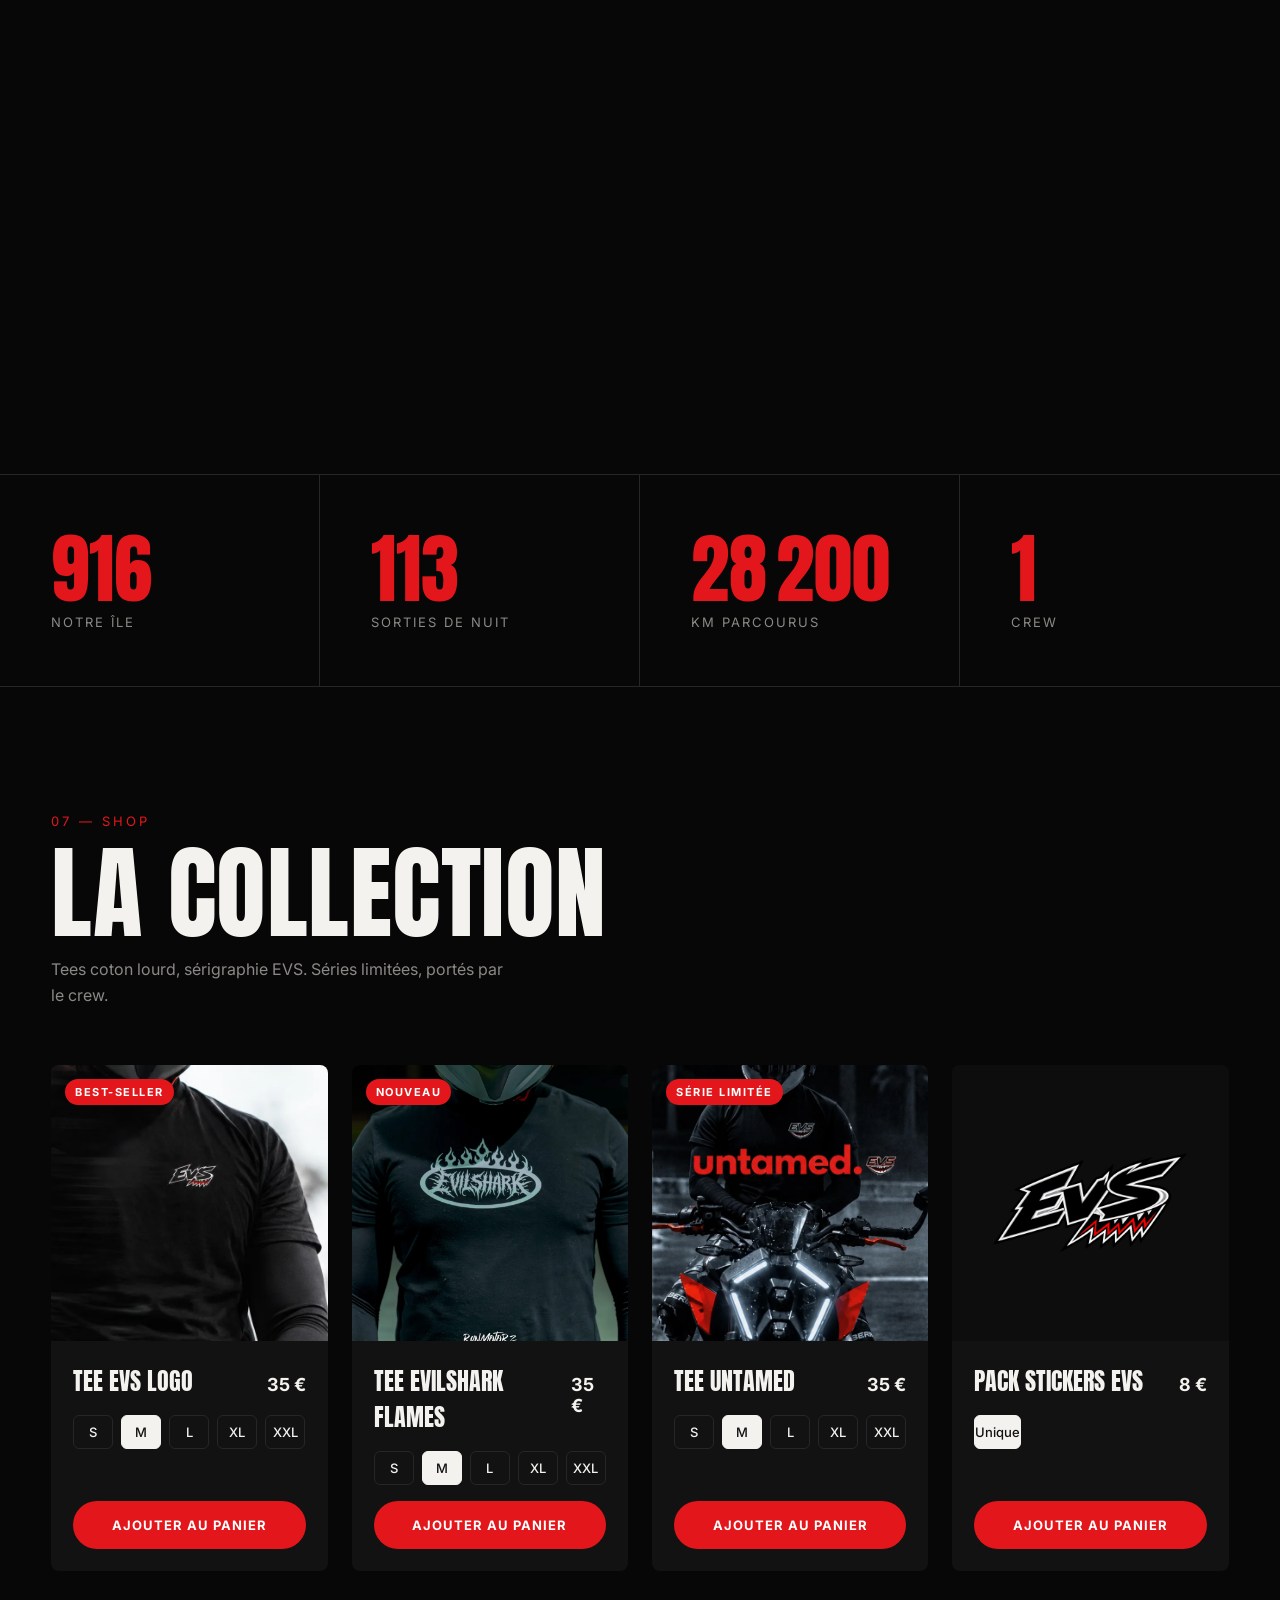
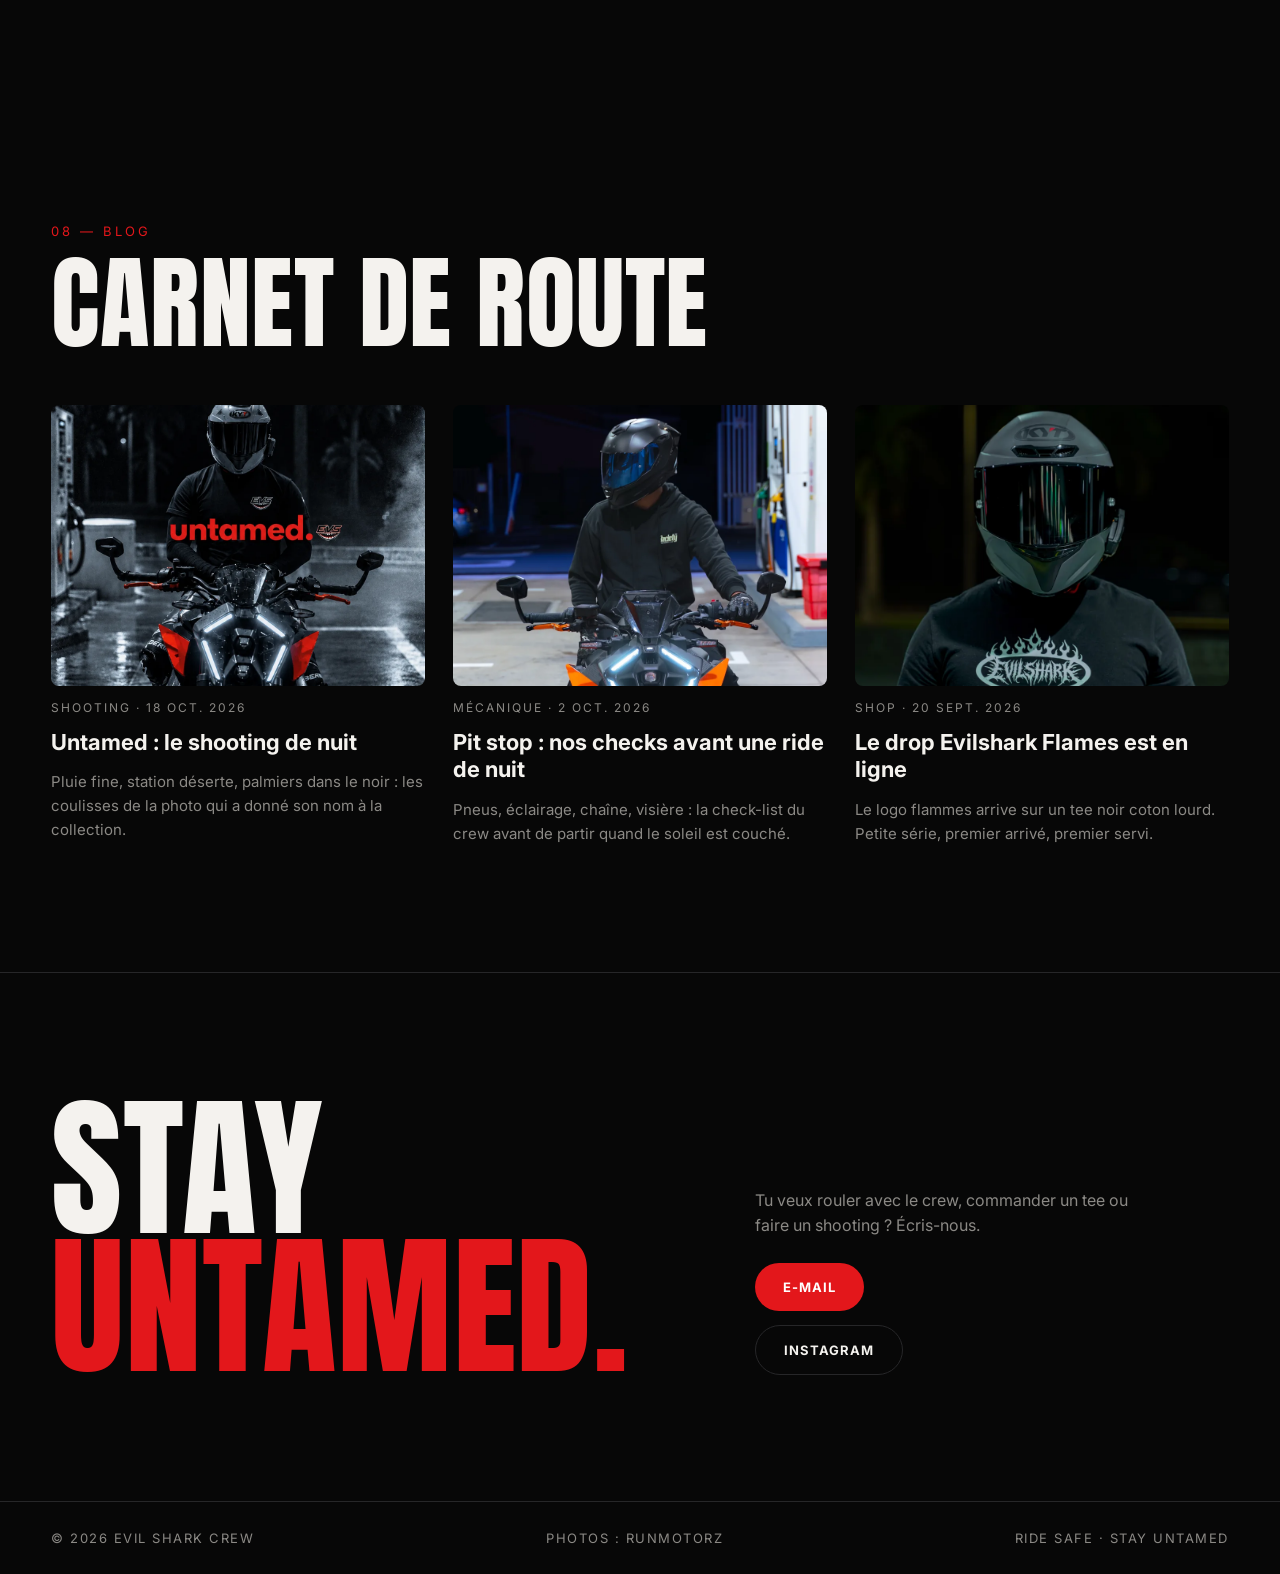
==== commit 995518d3: "Replace exploded views with a scroll-driven 3D garage Build a three.js garage (BRZ, KTM 990 Duke, ri" ====
--- a/moto/index.html
+++ b/moto/index.html
@@ -10,6 +10,7 @@
 <link rel="preconnect" href="https://fonts.gstatic.com" crossorigin>
 <link href="https://fonts.googleapis.com/css2?family=Anton&family=Inter:wght@400;500;700&display=swap" rel="stylesheet">
 <link rel="stylesheet" href="style.css">
+<script type="importmap">{ "imports": { "three": "./vendor/three.module.min.js" } }</script>
 </head>
 <body>
 
@@ -17,7 +18,7 @@
 <header class="nav" id="nav">
   <a href="#top" class="logo" aria-label="Evil Shark Crew"><img src="img/evs-logo.webp" alt="EVS"></a>
   <nav class="nav-links" id="navLinks">
-    <a href="#helmet">Démontage</a>
+    <a href="#garage">Garage</a>
     <a href="#crew">Le Crew</a>
     <a href="#shop">Shop</a>
     <a href="#blog">Blog</a>
@@ -33,22 +34,34 @@
 
 <main id="top">
 
-  <!-- HERO : logo → fenêtre qui s'ouvre sur la photo -->
-  <section class="hero pin" id="hero">
+  <!-- GARAGE 3D : la caméra visite le garage au scroll -->
+  <section class="garage" id="garage">
     <div class="sticky">
-      <div class="grain"></div>
-      <div class="hero-window" id="heroWindow">
-        <img src="img/untamed.webp" alt="Rider Evil Shark Crew sur sa moto, de nuit, sous la pluie" id="heroImg">
-      </div>
-      <div class="hero-logo" id="heroLogo">
+      <canvas id="garageCanvas" aria-label="Garage 3D du Evil Shark Crew : Subaru BRZ, KTM 990 Duke et le pilote"></canvas>
+      <img class="g-fallback" src="img/untamed.webp" alt="Rider Evil Shark Crew sur sa moto, de nuit">
+      <div class="g-loader">Ouverture du garage…</div>
+      <div class="g-intro" id="gIntro">
         <img src="img/evs-logo.webp" alt="EVS — Evil Shark Crew">
         <p>Evil Shark Crew</p>
+        <span class="scroll-hint">Fais défiler pour entrer ↓</span>
       </div>
-      <div class="hero-foot" id="heroFoot">
-        <p class="kicker">Moto crew · La Réunion · 974</p>
-        <a href="#shop" class="btn">La collection</a>
-      </div>
-      <p class="scroll-hint" id="scrollHint">Fais défiler ↓</p>
+      <div class="g-cap"><p class="label">Le QG</p><h2>Bienvenue<br><span>au garage</span></h2></div>
+      <div class="g-cap"><p class="label">01 — La caisse</p><h2>Subaru<br><span>BRZ</span></h2>
+        <p class="g-sub">Moteur boxer, propulsion, zéro compromis. Choisis sa couleur :</p>
+        <div class="paints">
+          <button data-paint="#1d4fbf" class="on" style="background:#1d4fbf" aria-label="Bleu"></button>
+          <button data-paint="#e9e9e6" style="background:#e9e9e6" aria-label="Blanc"></button>
+          <button data-paint="#c8141a" style="background:#c8141a" aria-label="Rouge"></button>
+          <button data-paint="#111214" style="background:#111214" aria-label="Noir"></button>
+          <button data-paint="#7f8489" style="background:#7f8489" aria-label="Gris"></button>
+        </div></div>
+      <div class="g-cap"><p class="label">01 — La caisse</p><h2>Ligne<br><span>basse</span></h2><p class="g-sub">Coupé 2+2, centre de gravité au ras du sol.</p></div>
+      <div class="g-cap"><p class="label">02 — L'atelier</p><h2>Ici on<br><span>bichonne</span></h2><p class="g-sub">Servante, établi, outils : chaque machine passe par là.</p></div>
+      <div class="g-cap"><p class="label">03 — L'emblème</p><h2>Stay<br><span>untamed</span></h2></div>
+      <div class="g-cap"><p class="label">04 — La bécane</p><h2>KTM<br><span>990 Duke</span></h2><p class="g-sub">Bicylindre LC8c, noire et orange, prête pour la nuit.</p></div>
+      <div class="g-cap"><p class="label">05 — Le pilote</p><h2>Evil<br><span>Shark</span></h2><p class="g-sub">Casque KYT, tee EVS. Le crew roule ensemble.</p></div>
+      <div class="g-cap g-end"><h2>Bienvenue<br><span>dans le crew</span></h2><a href="#shop" class="btn">La collection</a></div>
+      <div class="g-progress"><span id="gBar"></span></div>
     </div>
   </section>
 
@@ -57,42 +70,16 @@
     <div class="marquee-track" id="marquee"></div>
   </div>
 
-  <!-- CASQUE DÉMONTÉ -->
-  <section class="explode pin" id="helmet" data-model="helmet">
-    <div class="sticky">
-      <div class="explode-copy">
-        <p class="label">01 — Démontage</p>
-        <h2>Le casque,<br><span>pièce par pièce</span></h2>
-        <p class="explode-sub">Fais défiler : l'équipement se démonte sous tes yeux.</p>
-      </div>
-      <div class="stage" id="helmetStage"></div>
-      <div class="explode-progress"><span></span></div>
-    </div>
-  </section>
-
   <!-- MANIFESTO -->
   <section class="manifesto">
     <p class="reveal-words" id="manifesto">On n'est pas là pour faire joli. On roule la nuit, sous la pluie, sur les routes de l'île. Un crew, une famille, un seul mot d'ordre : rester sauvage. Untamed.</p>
-  </section>
-
-  <!-- MOTO DÉMONTÉE -->
-  <section class="explode pin" id="bike" data-model="bike">
-    <div class="sticky">
-      <div class="explode-copy">
-        <p class="label">02 — La machine</p>
-        <h2>KTM 990 Duke<br><span>éclatée</span></h2>
-        <p class="explode-sub">Cadre, moteur, roues, échappement : chaque pièce prend sa place.</p>
-      </div>
-      <div class="stage" id="bikeStage"></div>
-      <div class="explode-progress"><span></span></div>
-    </div>
   </section>
 
   <!-- CREW : défilement horizontal -->
   <section class="crew" id="crew">
     <div class="crew-sticky">
       <div class="crew-head">
-        <p class="label">03 — Le Crew</p>
+        <p class="label">06 — Le Crew</p>
         <h2>Les visages<br>sous le casque</h2>
       </div>
       <div class="crew-track" id="crewTrack"></div>
@@ -110,7 +97,7 @@
   <!-- SHOP -->
   <section class="shop" id="shop">
     <div class="section-head">
-      <p class="label">04 — Shop</p>
+      <p class="label">07 — Shop</p>
       <h2>La collection</h2>
       <p class="sub">Tees coton lourd, sérigraphie EVS. Séries limitées, portés par le crew.</p>
     </div>
@@ -120,7 +107,7 @@
   <!-- BLOG -->
   <section class="blog" id="blog">
     <div class="section-head">
-      <p class="label">05 — Blog</p>
+      <p class="label">08 — Blog</p>
       <h2>Carnet de route</h2>
     </div>
     <div class="posts" id="posts"></div>
@@ -167,5 +154,6 @@
 <div class="toast" id="toast"></div>
 
 <script src="app.js"></script>
+<script type="module" src="garage.js"></script>
 </body>
 </html>
--- a/moto/style.css
+++ b/moto/style.css
@@ -55,51 +55,33 @@
 body.menu-open .burger span:last-child { transform: translateY(-4px) rotate(-45deg); }
 
 /* ═══════════ PINNED SECTIONS ═══════════ */
-.pin { position: relative; height: 400vh; }
 .sticky { position: sticky; top: 0; height: 100vh; overflow: hidden; }
-.grain {
-  position: absolute; inset: -50%; opacity: .07; pointer-events: none; z-index: 5;
-  background-image: url("data:image/svg+xml,%3Csvg xmlns='http://www.w3.org/2000/svg' width='200' height='200'%3E%3Cfilter id='n'%3E%3CfeTurbulence type='fractalNoise' baseFrequency='.9' numOctaves='3'/%3E%3C/filter%3E%3Crect width='100%25' height='100%25' filter='url(%23n)'/%3E%3C/svg%3E");
-  animation: grain 1s steps(4) infinite;
-}
-@keyframes grain { 0%{transform:translate(0,0)} 25%{transform:translate(-5%,3%)} 50%{transform:translate(4%,-4%)} 75%{transform:translate(-3%,-2%)} }
-
-/* HERO */
-.hero .sticky { display: grid; place-items: center; }
-.hero-window {
-  position: absolute; left: 50%; top: 50%; width: 100vw; height: 100vh; overflow: hidden;
-  transform: translate(-50%, -50%); clip-path: inset(40% 40% 40% 40% round 24px); will-change: clip-path;
-}
-.hero-window::after { content: ''; position: absolute; inset: 0; background: linear-gradient(transparent 60%, rgba(7,7,7,.85)); }
-.hero-window img { width: 100%; height: 100%; object-fit: cover; object-position: 50% 45%; transform: scale(1.4); will-change: transform; }
-.hero-logo { position: relative; z-index: 3; text-align: center; will-change: transform, opacity; }
-.hero-logo img { width: min(78vw, 820px); filter: drop-shadow(0 0 40px rgba(227,23,27,.35)); }
-.hero-logo p { font-family: var(--display); text-transform: uppercase; letter-spacing: .5em; font-size: clamp(14px, 1.6vw, 22px); margin-top: 8px; padding-left: .5em; }
-.hero-foot { position: absolute; z-index: 4; left: var(--gutter); right: var(--gutter); bottom: 6vh; display: flex; justify-content: space-between; align-items: center; gap: 16px; opacity: 0; }
-.scroll-hint { position: absolute; z-index: 4; bottom: 28px; left: 50%; transform: translateX(-50%); font-size: 12px; letter-spacing: 3px; text-transform: uppercase; color: var(--muted); animation: bob 2s ease-in-out infinite; }
+
+
+/* GARAGE 3D */
+.garage { position: relative; height: 900vh; }
+.garage canvas { position: absolute; inset: 0; width: 100%; height: 100%; display: block; opacity: 0; transition: opacity 1.2s; }
+.garage.ready canvas { opacity: 1; }
+.g-fallback { position: absolute; inset: 0; width: 100%; height: 100%; object-fit: cover; opacity: 0; }
+.garage.no-webgl .g-fallback { opacity: .7; }
+.g-loader { position: absolute; left: 50%; bottom: 14vh; transform: translateX(-50%); font-size: 12px; letter-spacing: 3px; text-transform: uppercase; color: var(--muted); transition: opacity .6s; }
+.garage.ready .g-loader, .garage.no-webgl .g-loader { opacity: 0; }
+.g-intro { position: absolute; inset: 0; z-index: 3; display: flex; flex-direction: column; align-items: center; justify-content: center; text-align: center; pointer-events: none; background: radial-gradient(ellipse at center, rgba(4,4,5,.15), rgba(4,4,5,.75)); }
+.g-intro img { width: min(78vw, 760px); filter: drop-shadow(0 0 40px rgba(227,23,27,.45)); }
+.g-intro p { font-family: var(--display); text-transform: uppercase; letter-spacing: .5em; font-size: clamp(14px, 1.6vw, 22px); margin-top: 8px; padding-left: .5em; }
+.scroll-hint { position: absolute; bottom: 6vh; left: 50%; transform: translateX(-50%); font-size: 12px; letter-spacing: 3px; text-transform: uppercase; color: var(--muted); animation: bob 2s ease-in-out infinite; }
 @keyframes bob { 50% { transform: translate(-50%, 6px); } }
-
-/* EXPLODED VIEWS */
-.explode .sticky { display: flex; align-items: center; justify-content: center; background: radial-gradient(ellipse at 60% 55%, #1b0b0c 0%, var(--bg) 60%); }
-.explode-copy { position: absolute; z-index: 3; left: var(--gutter); top: 14vh; max-width: 440px; }
-.explode-copy h2 { font-size: clamp(40px, 6vw, 92px); }
-.explode-sub { color: var(--muted); margin-top: 18px; line-height: 1.6; max-width: 340px; }
-.stage { --ratio: 1; position: relative; aspect-ratio: var(--ratio); width: min(84vw, calc(74vh * var(--ratio))); margin-left: 18vw; }
-#helmet .stage { width: min(70vw, calc(70vh * var(--ratio))); margin-top: 6vh; }
-.piece { position: absolute; will-change: transform; transform-origin: 50% 50%; }
-.piece img { width: 100%; height: auto; }
-.tag {
-  position: absolute; z-index: 4; display: flex; align-items: center; gap: 8px; white-space: nowrap;
-  font-size: 12px; text-transform: uppercase; letter-spacing: 1.5px; font-weight: 700;
-  opacity: 0; transform: translate(-6px, -50%); pointer-events: none;
-}
-.tag::before { content: ''; width: 9px; height: 9px; border-radius: 50%; background: var(--red); box-shadow: 0 0 0 4px rgba(227,23,27,.25); flex: none; }
-.tag i { display: block; height: 1px; width: 28px; background: rgba(255,255,255,.5); }
-.tag span { background: rgba(7,7,7,.75); border: 1px solid var(--line); padding: 7px 10px; border-radius: 6px; }
-.tag.left { flex-direction: row-reverse; text-align: right; }
-.tag small { display: block; color: var(--muted); font-weight: 500; letter-spacing: 1px; margin-top: 2px; }
-.explode-progress { position: absolute; right: var(--gutter); top: 50%; width: 2px; height: 120px; background: var(--line); transform: translateY(-50%); }
-.explode-progress span { display: block; width: 100%; height: 0; background: var(--red); }
+.g-cap { position: absolute; z-index: 3; left: var(--gutter); bottom: 12vh; max-width: 520px; opacity: 0; pointer-events: none; text-shadow: 0 2px 30px rgba(0,0,0,.8); }
+.g-cap.on { pointer-events: auto; }
+.g-cap h2 { font-size: clamp(52px, 8vw, 128px); }
+.g-sub { color: #d6d3cd; margin-top: 16px; line-height: 1.6; max-width: 380px; }
+.g-end { left: 50%; bottom: auto; top: 50%; translate: -50% -50%; text-align: center; max-width: none; }
+.g-end .btn { margin-top: 26px; }
+.paints { display: flex; gap: 10px; margin-top: 16px; }
+.paints button { width: 34px; height: 34px; border-radius: 50%; border: 2px solid rgba(255,255,255,.25); transition: transform .2s; }
+.paints button.on { border-color: #fff; transform: scale(1.12); }
+.g-progress { position: absolute; z-index: 3; right: var(--gutter); top: 50%; width: 2px; height: 140px; background: rgba(255,255,255,.15); transform: translateY(-50%); }
+.g-progress span { display: block; width: 100%; height: 0; background: var(--red); }
 
 /* ═══════════ MARQUEE ═══════════ */
 .marquee { overflow: hidden; background: var(--red); color: #fff; padding: 18px 0; transform: rotate(-1.5deg); margin: 30px -10px; position: relative; z-index: 2; }
@@ -206,14 +188,6 @@
 
 /* ═══════════ RESPONSIVE ═══════════ */
 @media (max-width: 1000px) {
-  .stage, #helmet .stage { margin-left: 0; margin-top: 20vh; width: min(72vw, calc(52vh * var(--ratio))); }
-  .explode-copy { top: 90px; right: var(--gutter); }
-  .explode-copy h2 { font-size: clamp(34px, 9vw, 64px); }
-  .explode-sub { display: none; }
-  .tag { font-size: 9px; letter-spacing: 1px; gap: 5px; }
-  .tag i { width: 12px; }
-  .tag span { padding: 5px 7px; }
-  .tag small { display: none; }
   .posts { grid-template-columns: 1fr; }
   .stats { grid-template-columns: repeat(2, 1fr); }
   .stat:nth-child(2) { border-right: 0; }
@@ -233,9 +207,9 @@
     transform: translateY(-110%); visibility: hidden; transition: transform .5s cubic-bezier(.2,.8,.2,1), visibility 0s .5s;
   }
   body.menu-open .nav-links { transform: none; visibility: visible; transition-delay: 0s; }
-  .pin { height: 320vh; }
-  .explode-progress { display: none; }
-  .hero-foot { flex-direction: column; align-items: flex-start; }
+  .garage { height: 800vh; }
+  .g-cap { bottom: 9vh; right: var(--gutter); }
+  .g-progress { display: none; }
   .stat { padding: 36px 16px; }
   .footer { flex-direction: column; }
 }
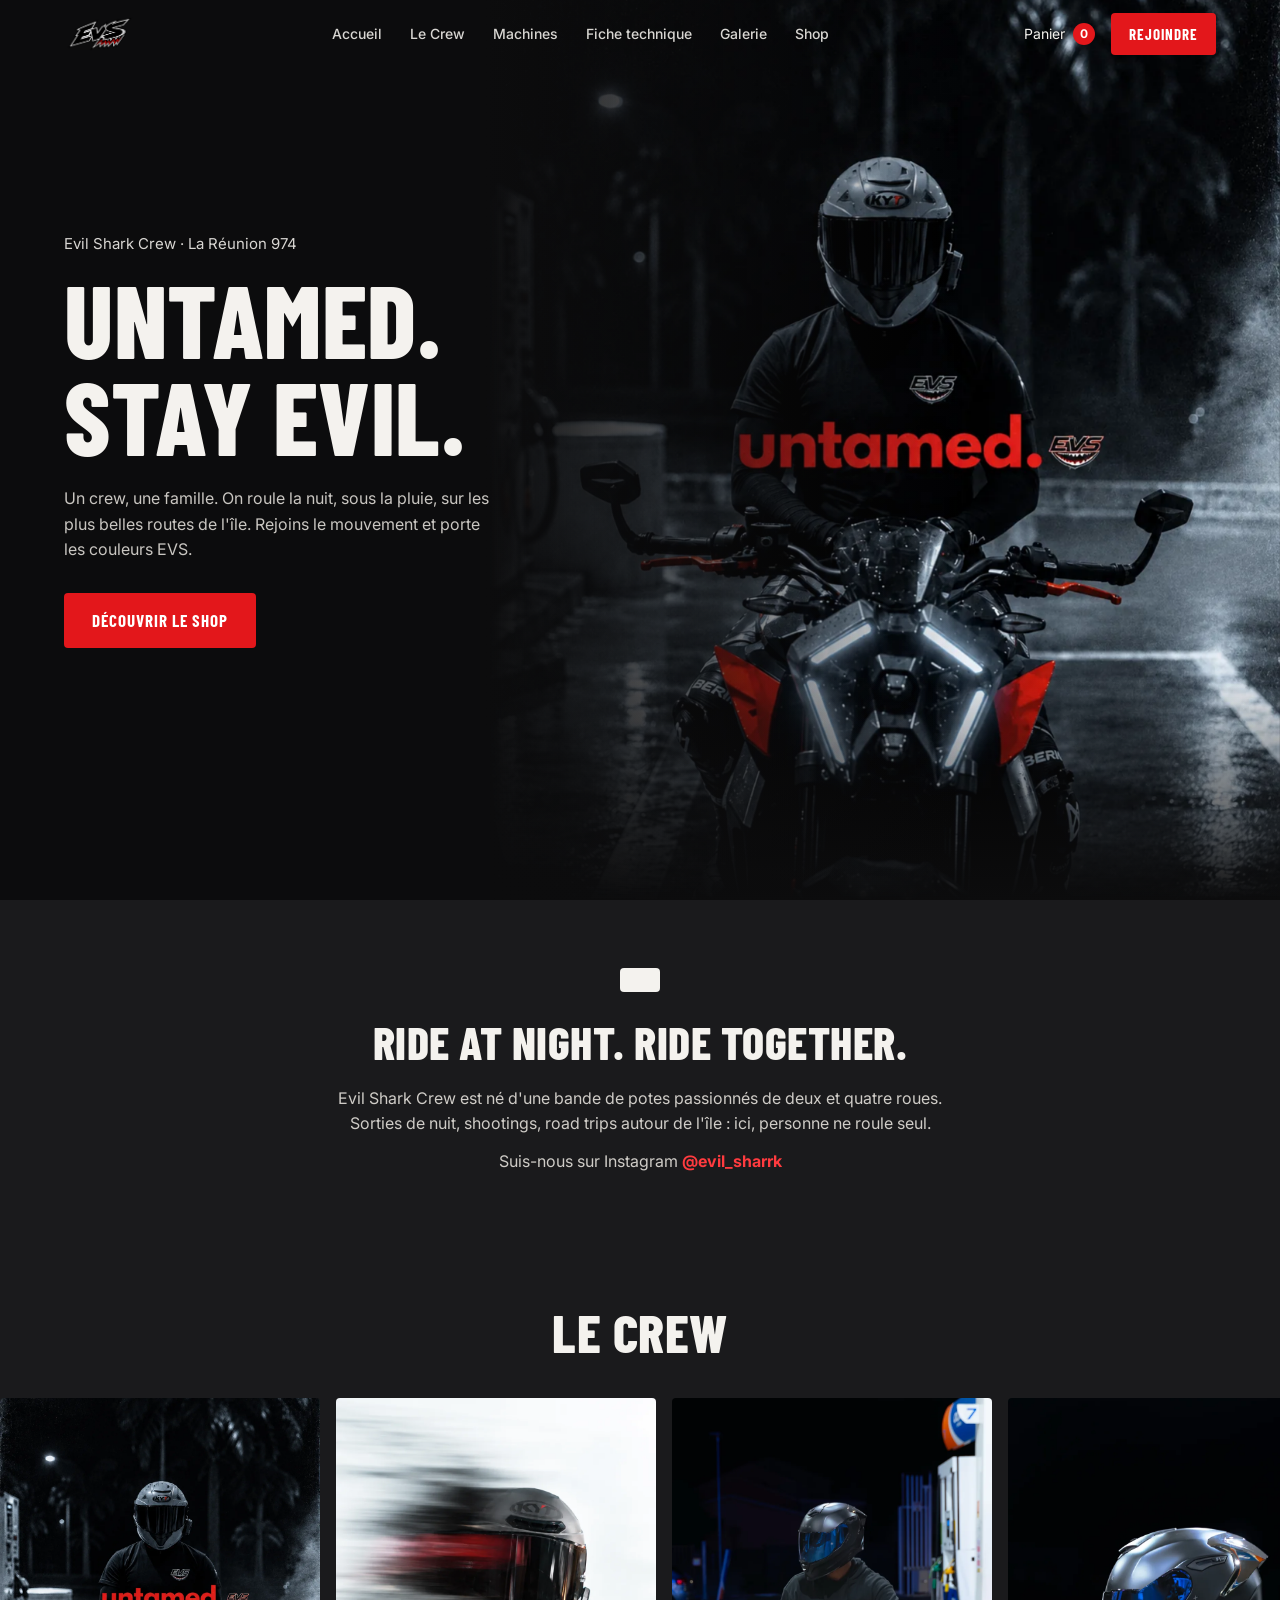
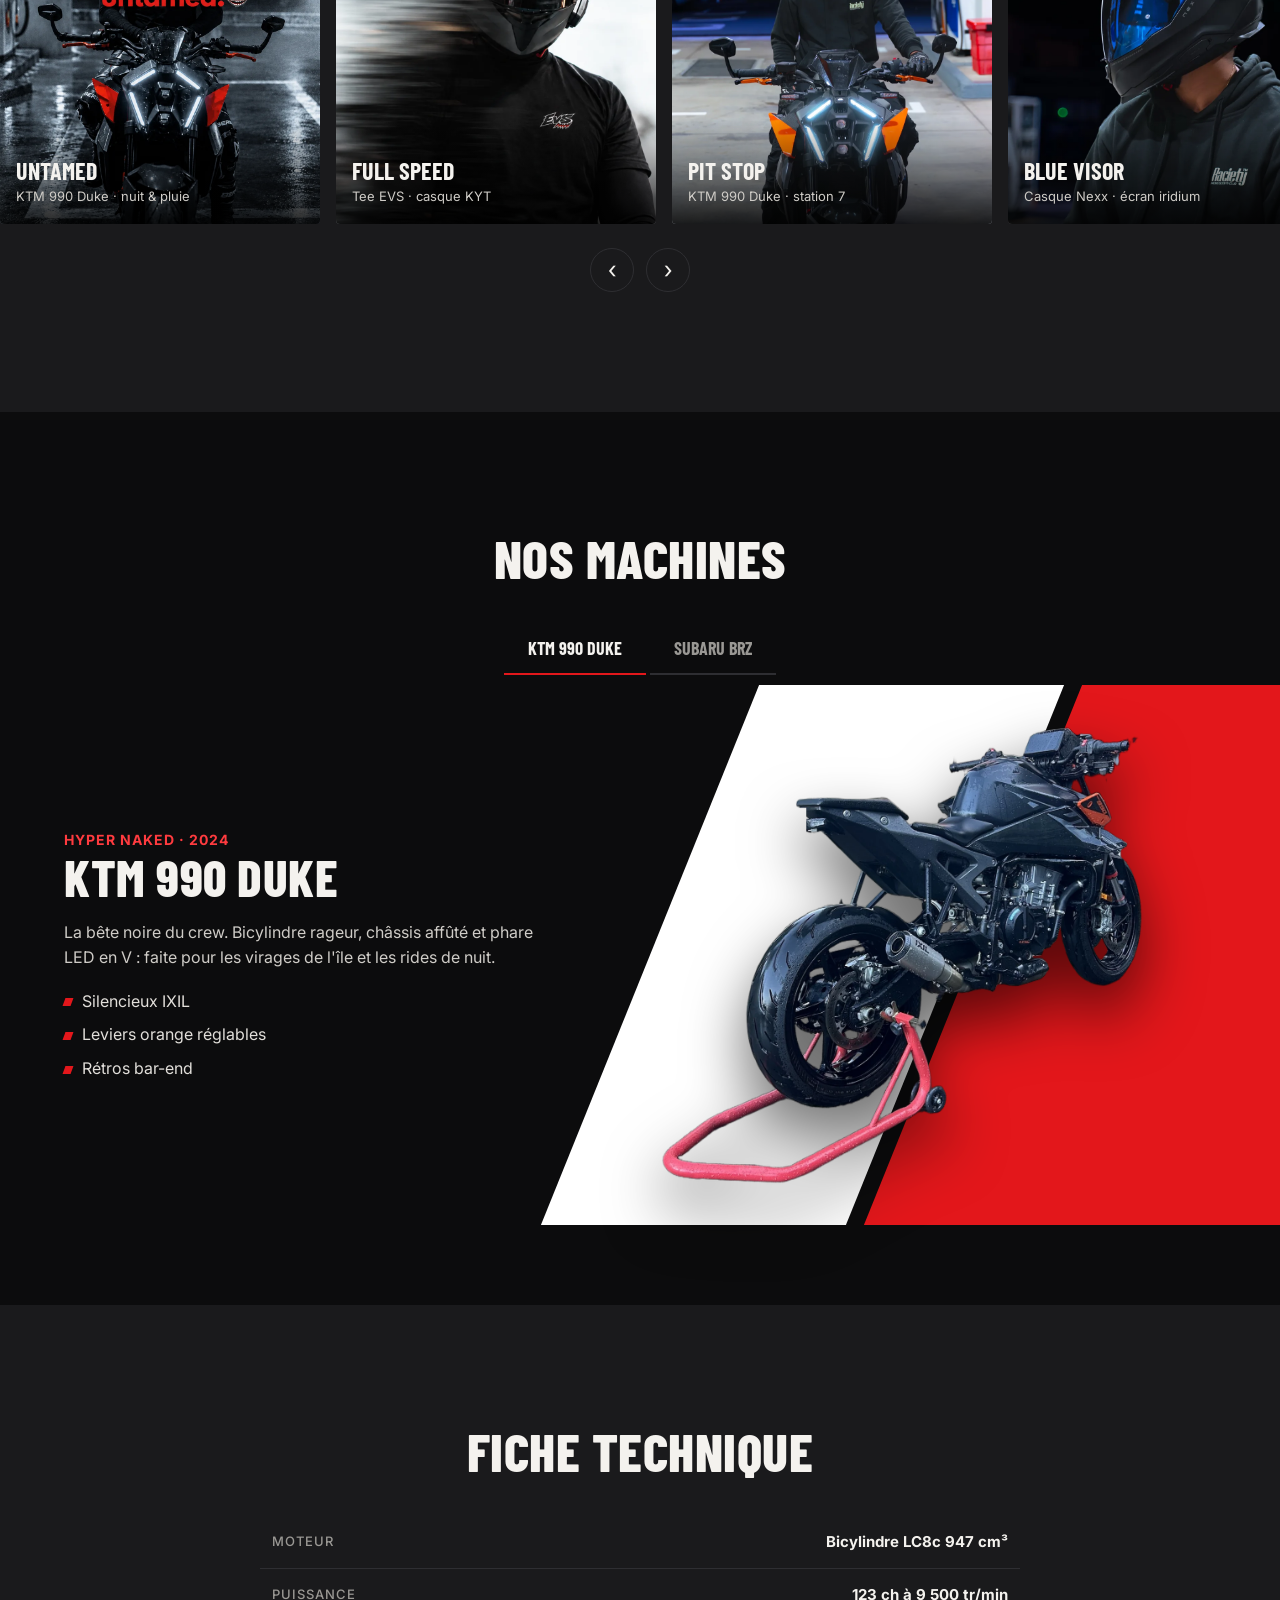
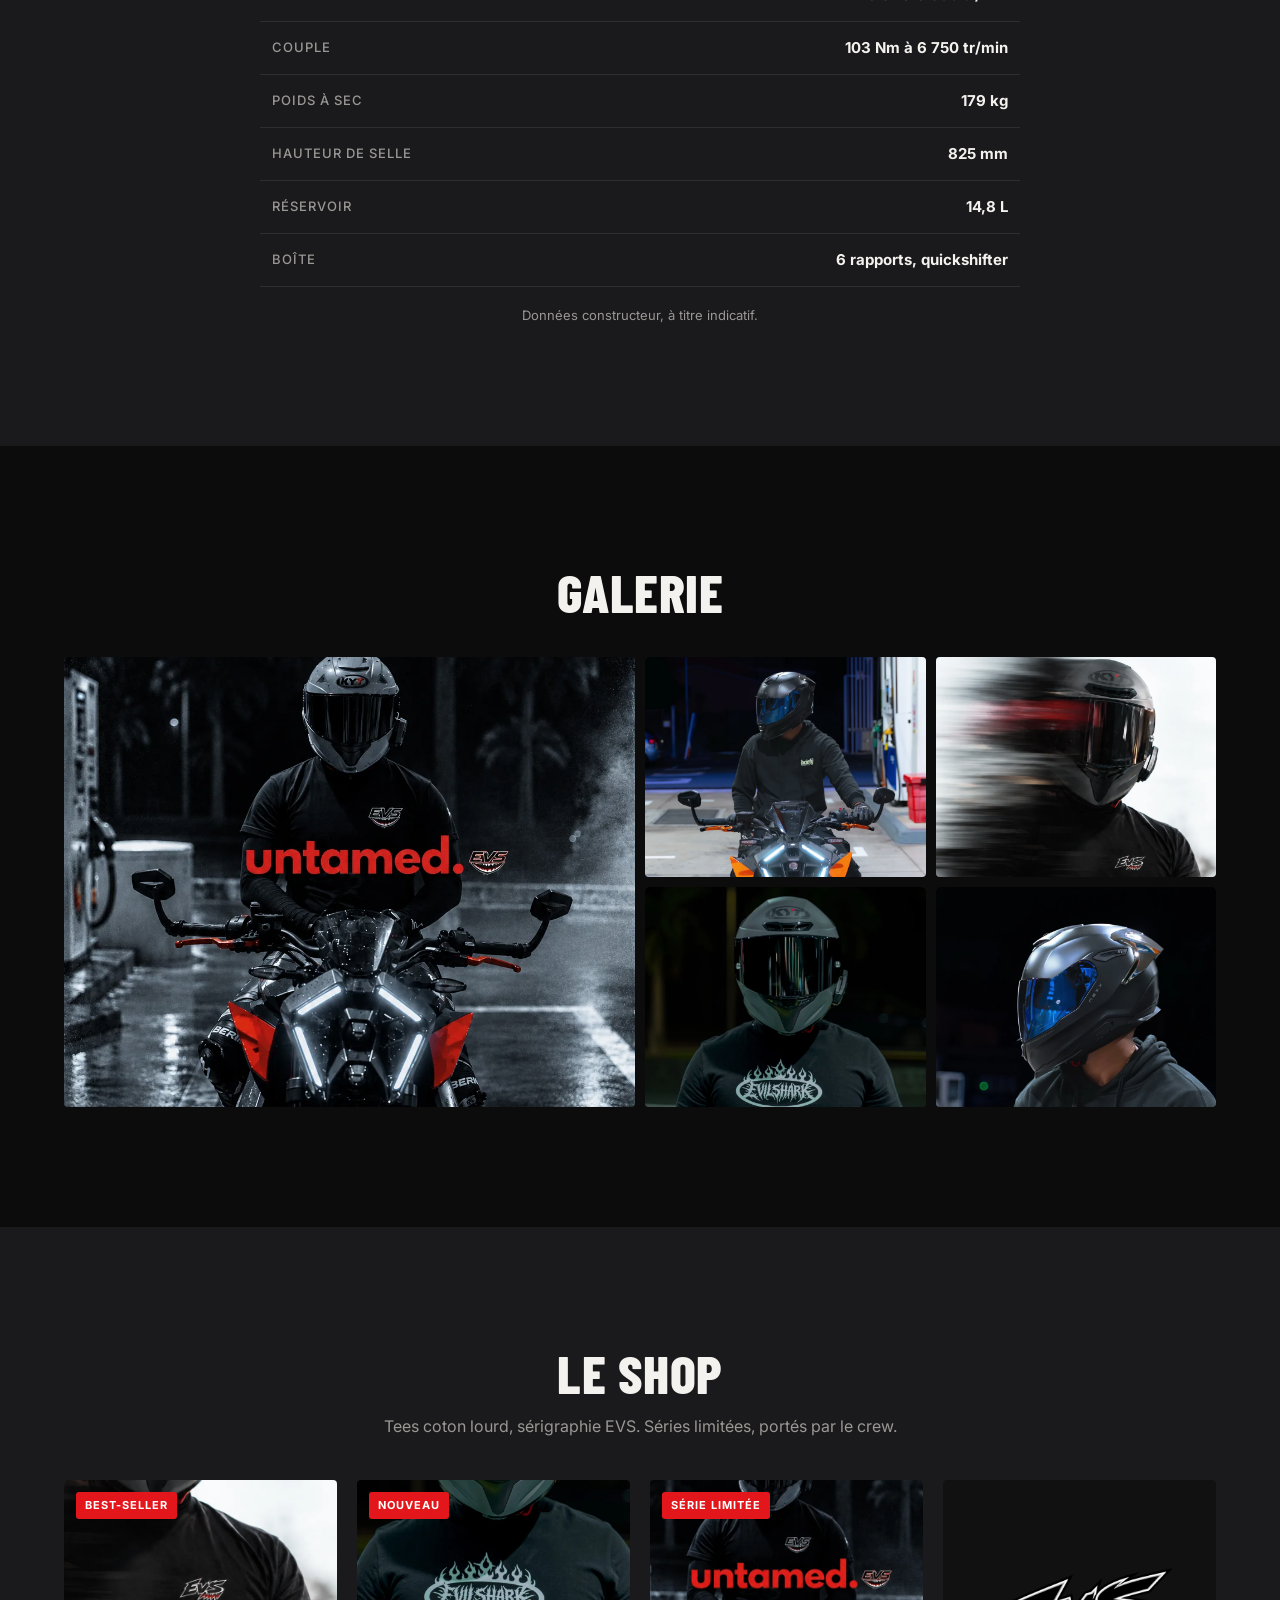
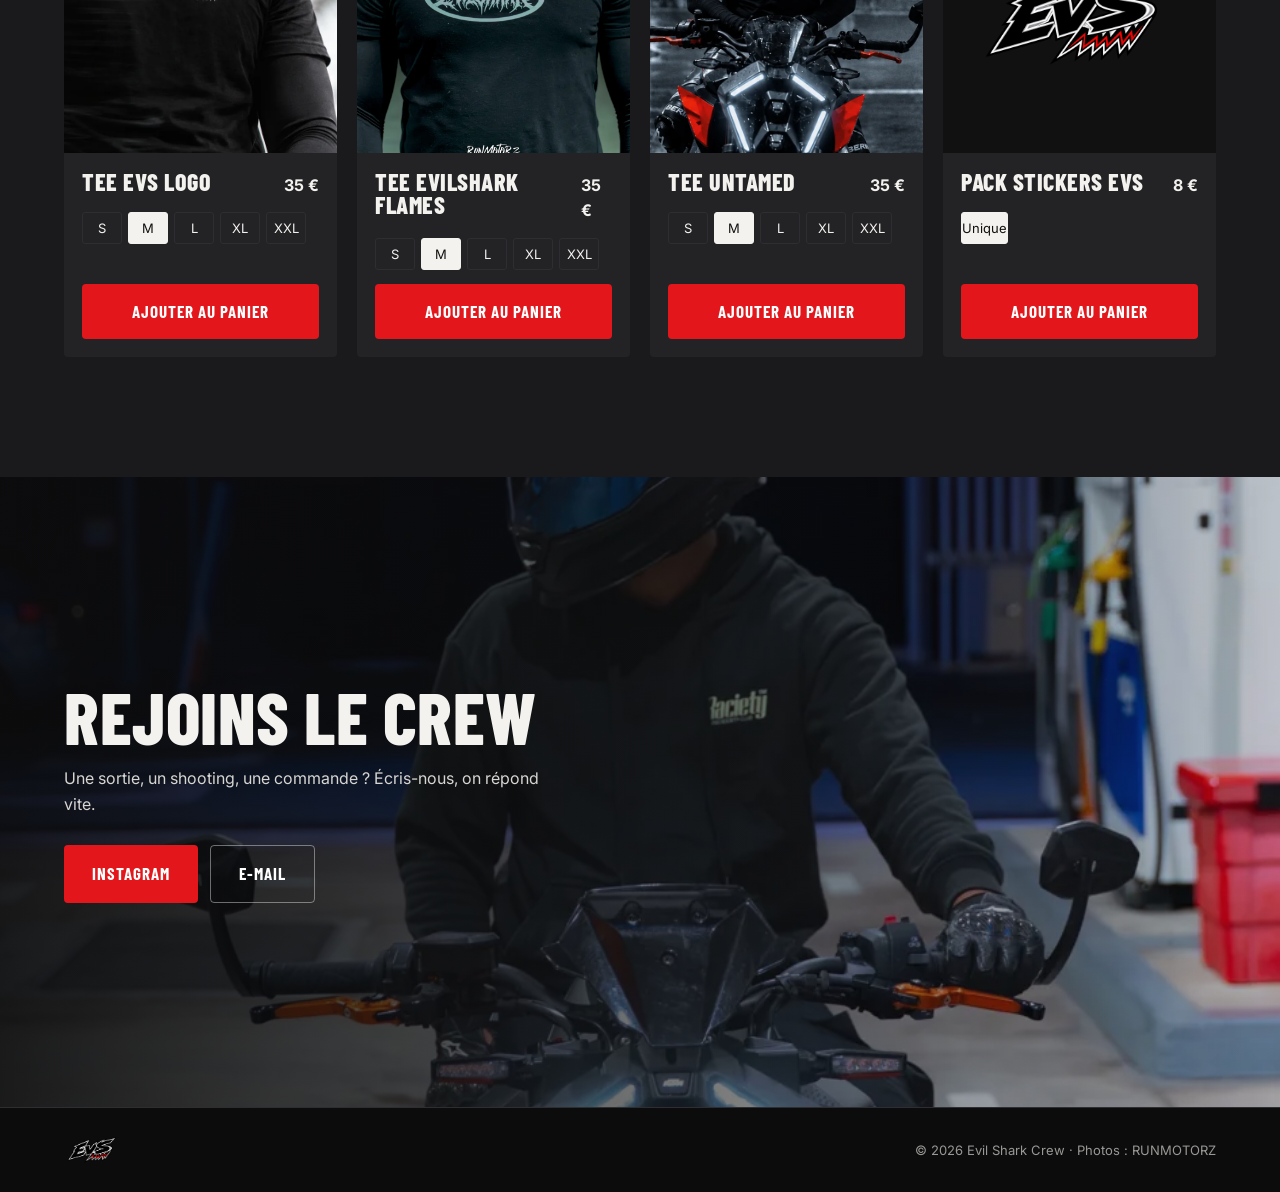
==== commit e5fa543e: "Rebuild moto site as a simple product-style landing page Hero with the KTM night shot, crew carousel" ====
--- a/moto/index.html
+++ b/moto/index.html
@@ -4,139 +4,123 @@
 <meta charset="UTF-8">
 <meta name="viewport" content="width=device-width, initial-scale=1.0">
 <title>Evil Shark Crew — Untamed · 974</title>
-<meta name="description" content="Evil Shark Crew (EVS), crew moto de La Réunion. Le crew, la boutique, le carnet de route.">
+<meta name="description" content="Evil Shark Crew (EVS), crew moto de La Réunion. Le crew, nos machines, la galerie et le shop.">
 <link rel="icon" href="img/favicon.png">
 <link rel="preconnect" href="https://fonts.googleapis.com">
 <link rel="preconnect" href="https://fonts.gstatic.com" crossorigin>
-<link href="https://fonts.googleapis.com/css2?family=Anton&family=Inter:wght@400;500;700&display=swap" rel="stylesheet">
+<link href="https://fonts.googleapis.com/css2?family=Barlow+Condensed:wght@600;700;800&family=Inter:wght@400;500;700&display=swap" rel="stylesheet">
 <link rel="stylesheet" href="style.css">
-<script type="importmap">{ "imports": { "three": "./vendor/three.module.min.js" } }</script>
 </head>
 <body>
 
-<!-- NAV -->
 <header class="nav" id="nav">
   <a href="#top" class="logo" aria-label="Evil Shark Crew"><img src="img/evs-logo.webp" alt="EVS"></a>
   <nav class="nav-links" id="navLinks">
-    <a href="#garage">Garage</a>
+    <a href="#top">Accueil</a>
     <a href="#crew">Le Crew</a>
+    <a href="#machines">Machines</a>
+    <a href="#specs">Fiche technique</a>
+    <a href="#gallery">Galerie</a>
     <a href="#shop">Shop</a>
-    <a href="#blog">Blog</a>
-    <a href="#contact">Contact</a>
   </nav>
   <div class="nav-right">
-    <button class="cart-btn" id="cartBtn" aria-label="Ouvrir le panier">
-      Panier <span class="cart-count" id="cartCount">0</span>
-    </button>
+    <button class="cart-btn" id="cartBtn" aria-label="Ouvrir le panier">Panier <span class="cart-count" id="cartCount">0</span></button>
+    <a href="#contact" class="btn btn-sm nav-cta">Rejoindre</a>
     <button class="burger" id="burger" aria-label="Menu"><span></span><span></span></button>
   </div>
 </header>
 
 <main id="top">
 
-  <!-- GARAGE 3D : la caméra visite le garage au scroll -->
-  <section class="garage" id="garage">
-    <div class="sticky">
-      <canvas id="garageCanvas" aria-label="Garage 3D du Evil Shark Crew : Subaru BRZ, KTM 990 Duke et le pilote"></canvas>
-      <img class="g-fallback" src="img/untamed.webp" alt="Rider Evil Shark Crew sur sa moto, de nuit">
-      <div class="g-loader">Ouverture du garage…</div>
-      <div class="g-intro" id="gIntro">
-        <img src="img/evs-logo.webp" alt="EVS — Evil Shark Crew">
-        <p>Evil Shark Crew</p>
-        <span class="scroll-hint">Fais défiler pour entrer ↓</span>
-      </div>
-      <div class="g-cap"><p class="label">Le QG</p><h2>Bienvenue<br><span>au garage</span></h2></div>
-      <div class="g-cap"><p class="label">01 — La caisse</p><h2>Subaru<br><span>BRZ</span></h2>
-        <p class="g-sub">Moteur boxer, propulsion, zéro compromis. Choisis sa couleur :</p>
-        <div class="paints">
-          <button data-paint="#1d4fbf" class="on" style="background:#1d4fbf" aria-label="Bleu"></button>
-          <button data-paint="#e9e9e6" style="background:#e9e9e6" aria-label="Blanc"></button>
-          <button data-paint="#c8141a" style="background:#c8141a" aria-label="Rouge"></button>
-          <button data-paint="#111214" style="background:#111214" aria-label="Noir"></button>
-          <button data-paint="#7f8489" style="background:#7f8489" aria-label="Gris"></button>
-        </div></div>
-      <div class="g-cap"><p class="label">01 — La caisse</p><h2>Ligne<br><span>basse</span></h2><p class="g-sub">Coupé 2+2, centre de gravité au ras du sol.</p></div>
-      <div class="g-cap"><p class="label">02 — L'atelier</p><h2>Ici on<br><span>bichonne</span></h2><p class="g-sub">Servante, établi, outils : chaque machine passe par là.</p></div>
-      <div class="g-cap"><p class="label">03 — L'emblème</p><h2>Stay<br><span>untamed</span></h2></div>
-      <div class="g-cap"><p class="label">04 — La bécane</p><h2>KTM<br><span>990 Duke</span></h2><p class="g-sub">Bicylindre LC8c, noire et orange, prête pour la nuit.</p></div>
-      <div class="g-cap"><p class="label">05 — Le pilote</p><h2>Evil<br><span>Shark</span></h2><p class="g-sub">Casque KYT, tee EVS. Le crew roule ensemble.</p></div>
-      <div class="g-cap g-end"><h2>Bienvenue<br><span>dans le crew</span></h2><a href="#shop" class="btn">La collection</a></div>
-      <div class="g-progress"><span id="gBar"></span></div>
+  <!-- HERO -->
+  <section class="hero">
+    <div class="hero-img"><img src="img/untamed.webp" alt="Rider Evil Shark Crew sur sa KTM 990 Duke, de nuit"></div>
+    <div class="hero-text reveal">
+      <p class="kicker">Evil Shark Crew · La Réunion 974</p>
+      <h1>Untamed.<br>Stay evil.</h1>
+      <p>Un crew, une famille. On roule la nuit, sous la pluie, sur les plus belles routes de l'île. Rejoins le mouvement et porte les couleurs EVS.</p>
+      <a href="#shop" class="btn">Découvrir le shop</a>
     </div>
   </section>
 
-  <!-- MARQUEE -->
-  <div class="marquee" aria-hidden="true">
-    <div class="marquee-track" id="marquee"></div>
-  </div>
-
-  <!-- MANIFESTO -->
-  <section class="manifesto">
-    <p class="reveal-words" id="manifesto">On n'est pas là pour faire joli. On roule la nuit, sous la pluie, sur les routes de l'île. Un crew, une famille, un seul mot d'ordre : rester sauvage. Untamed.</p>
+  <!-- INTRO -->
+  <section class="intro reveal">
+    <h2>Ride at night. Ride together.</h2>
+    <p>Evil Shark Crew est né d'une bande de potes passionnés de deux et quatre roues. Sorties de nuit, shootings, road trips autour de l'île : ici, personne ne roule seul.</p>
+    <p class="muted">Suis-nous sur Instagram <a id="instaInline" href="#" target="_blank" rel="noopener">@evil_sharrk</a></p>
   </section>
 
-  <!-- CREW : défilement horizontal -->
+  <!-- CREW (carrousel) -->
   <section class="crew" id="crew">
-    <div class="crew-sticky">
-      <div class="crew-head">
-        <p class="label">06 — Le Crew</p>
-        <h2>Les visages<br>sous le casque</h2>
-      </div>
-      <div class="crew-track" id="crewTrack"></div>
+    <h2 class="section-title">Le Crew</h2>
+    <div class="carousel">
+      <div class="track" id="crewTrack"></div>
+    </div>
+    <div class="arrows">
+      <button id="prev" aria-label="Précédent">‹</button>
+      <button id="next" aria-label="Suivant">›</button>
     </div>
   </section>
 
-  <!-- STATS -->
-  <section class="stats">
-    <div class="stat"><span class="num" data-count="974">0</span><span>notre île</span></div>
-    <div class="stat"><span class="num" data-count="120">0</span><span>sorties de nuit</span></div>
-    <div class="stat"><span class="num" data-count="30000">0</span><span>km parcourus</span></div>
-    <div class="stat"><span class="num" data-count="1">0</span><span>crew</span></div>
+  <!-- MACHINES -->
+  <section class="machines" id="machines">
+    <h2 class="section-title">Nos machines</h2>
+    <div class="tabs" role="tablist" id="tabs"></div>
+    <div class="machine">
+      <div class="machine-text" id="machineText"></div>
+      <div class="machine-visual">
+        <div class="stripes"><span></span><span></span><span></span></div>
+        <img id="machineImg" src="" alt="">
+      </div>
+    </div>
+  </section>
+
+  <!-- FICHE TECHNIQUE -->
+  <section class="specs" id="specs">
+    <h2 class="section-title">Fiche technique</h2>
+    <table class="spec-table"><tbody id="specBody"></tbody></table>
+    <p class="note">Données constructeur, à titre indicatif.</p>
+  </section>
+
+  <!-- GALERIE -->
+  <section class="gallery" id="gallery">
+    <h2 class="section-title">Galerie</h2>
+    <div class="grid" id="galleryGrid"></div>
   </section>
 
   <!-- SHOP -->
   <section class="shop" id="shop">
-    <div class="section-head">
-      <p class="label">07 — Shop</p>
-      <h2>La collection</h2>
-      <p class="sub">Tees coton lourd, sérigraphie EVS. Séries limitées, portés par le crew.</p>
-    </div>
+    <h2 class="section-title">Le shop</h2>
+    <p class="section-sub">Tees coton lourd, sérigraphie EVS. Séries limitées, portés par le crew.</p>
     <div class="products" id="products"></div>
-  </section>
-
-  <!-- BLOG -->
-  <section class="blog" id="blog">
-    <div class="section-head">
-      <p class="label">08 — Blog</p>
-      <h2>Carnet de route</h2>
-    </div>
-    <div class="posts" id="posts"></div>
   </section>
 
   <!-- CONTACT -->
   <section class="contact" id="contact">
-    <h2 class="big-cta">Stay<br><span>untamed.</span></h2>
-    <div class="contact-side">
-      <p>Tu veux rouler avec le crew, commander un tee ou faire un shooting ? Écris-nous.</p>
-      <a class="btn" id="mailLink" href="#">E-mail</a>
-      <a class="btn btn-ghost" id="instaLink" href="#" target="_blank" rel="noopener">Instagram</a>
+    <img src="img/station.webp" alt="" class="contact-bg">
+    <div class="contact-inner reveal">
+      <h2>Rejoins le crew</h2>
+      <p>Une sortie, un shooting, une commande ? Écris-nous, on répond vite.</p>
+      <div class="contact-btns">
+        <a class="btn" id="instaLink" href="#" target="_blank" rel="noopener">Instagram</a>
+        <a class="btn btn-ghost" id="mailLink" href="#">E-mail</a>
+      </div>
     </div>
   </section>
 </main>
 
 <footer class="footer">
-  <span>© <span id="year"></span> Evil Shark Crew</span>
-  <span>Photos : RUNMOTORZ</span>
-  <span>Ride safe · Stay untamed</span>
+  <img src="img/evs-logo.webp" alt="EVS">
+  <span>© <span id="year"></span> Evil Shark Crew · Photos : RUNMOTORZ</span>
 </footer>
 
-<!-- CART DRAWER -->
+<!-- LIGHTBOX -->
+<div class="lightbox" id="lightbox"><img id="lightboxImg" alt=""><button class="close" aria-label="Fermer">✕</button></div>
+
+<!-- PANIER -->
 <div class="overlay" id="overlay"></div>
 <aside class="drawer" id="drawer" aria-label="Panier">
-  <div class="drawer-head">
-    <h3>Ton panier</h3>
-    <button class="close" id="closeCart" aria-label="Fermer">✕</button>
-  </div>
+  <div class="drawer-head"><h3>Ton panier</h3><button class="close" id="closeCart" aria-label="Fermer">✕</button></div>
   <div class="drawer-items" id="cartItems"></div>
   <div class="drawer-foot">
     <div class="total"><span>Total</span><strong id="cartTotal">0 €</strong></div>
@@ -144,16 +128,8 @@
     <p class="fine">Paiement en ligne à brancher (Stripe / SumUp). En attendant, la commande part par e-mail.</p>
   </div>
 </aside>
-
-<!-- BLOG ARTICLE -->
-<div class="article" id="article" role="dialog" aria-modal="true">
-  <button class="close article-close" id="closeArticle" aria-label="Fermer">✕</button>
-  <div class="article-inner" id="articleInner"></div>
-</div>
-
 <div class="toast" id="toast"></div>
 
 <script src="app.js"></script>
-<script type="module" src="garage.js"></script>
 </body>
 </html>
--- a/moto/style.css
+++ b/moto/style.css
@@ -1,218 +1,216 @@
 /* ═══════════ TOKENS ═══════════ */
 :root {
-  --bg: #070707;
-  --bg-2: #121213;
-  --line: #262628;
+  --bg: #0c0c0d;
+  --bg-2: #1a1a1c;
+  --bg-3: #232326;
+  --line: #2e2e32;
   --text: #f4f2ee;
-  --muted: #8b8985;
+  --muted: #9a9894;
   --red: #e3171b;
   --red-2: #ff3b3f;
-  --display: 'Anton', Impact, sans-serif;
+  --head: 'Barlow Condensed', 'Arial Narrow', sans-serif;
   --body: 'Inter', system-ui, sans-serif;
-  --gutter: clamp(16px, 4vw, 56px);
+  --gutter: clamp(16px, 5vw, 72px);
+  --max: 1200px;
 }
 *, *::before, *::after { box-sizing: border-box; margin: 0; padding: 0; }
 html { scroll-behavior: smooth; }
 html, body { overflow-x: clip; }
-body { background: var(--bg); color: var(--text); font-family: var(--body); -webkit-font-smoothing: antialiased; }
+body { background: var(--bg); color: var(--text); font-family: var(--body); line-height: 1.6; -webkit-font-smoothing: antialiased; }
 a { color: inherit; text-decoration: none; }
 button { font: inherit; color: inherit; background: none; border: 0; cursor: pointer; }
 img { display: block; max-width: 100%; }
-h2 { font-family: var(--display); font-weight: 400; text-transform: uppercase; font-size: clamp(44px, 8vw, 120px); line-height: .9; letter-spacing: .5px; }
-h2 span { color: var(--red); }
-.label { font-size: 13px; letter-spacing: 3px; text-transform: uppercase; color: var(--red); margin-bottom: 18px; }
-.kicker { color: var(--muted); text-transform: uppercase; letter-spacing: 3px; font-size: 13px; }
+h1, h2, h3 { font-family: var(--head); font-weight: 800; text-transform: uppercase; letter-spacing: .5px; line-height: .95; }
+section { padding: clamp(70px, 10vw, 120px) var(--gutter); }
+.section-title { text-align: center; font-size: clamp(34px, 4.5vw, 54px); margin-bottom: 40px; }
+.section-sub { text-align: center; color: var(--muted); margin: -24px auto 40px; max-width: 520px; }
+.muted { color: var(--muted); }
 
 .btn {
-  display: inline-flex; align-items: center; justify-content: center; gap: 8px;
-  padding: 16px 28px; border-radius: 999px; background: var(--red); color: #fff;
-  font-weight: 700; text-transform: uppercase; letter-spacing: 1px; font-size: 13px;
-  transition: transform .2s, background .2s;
-}
-.btn:hover { transform: translateY(-2px); background: var(--red-2); }
-.btn-ghost { background: transparent; color: var(--text); border: 1px solid var(--line); }
-.btn-ghost:hover { background: var(--text); color: #111; }
+  display: inline-flex; align-items: center; justify-content: center;
+  padding: 14px 28px; border-radius: 4px; background: var(--red); color: #fff;
+  font-family: var(--head); font-weight: 700; font-size: 17px; text-transform: uppercase; letter-spacing: 1px;
+  transition: background .2s, transform .2s;
+}
+.btn:hover { background: var(--red-2); transform: translateY(-1px); }
+.btn-sm { padding: 9px 18px; font-size: 15px; }
+.btn-ghost { background: transparent; border: 1px solid rgba(255,255,255,.4); }
+.btn-ghost:hover { background: #fff; color: #111; }
 .btn-full { width: 100%; }
+
+/* apparition douce */
+.reveal { opacity: 0; transform: translateY(30px); transition: opacity .8s, transform .8s; }
+.reveal.in { opacity: 1; transform: none; }
 
 /* ═══════════ NAV ═══════════ */
 .nav {
-  position: fixed; inset: 0 0 auto 0; z-index: 50; height: 72px;
-  display: flex; align-items: center; justify-content: space-between; padding: 0 var(--gutter);
-}
-.nav::before { content: ''; position: absolute; inset: 0; z-index: -1; background: linear-gradient(rgba(7,7,7,.85), rgba(7,7,7,0)); pointer-events: none; }
-.logo img { height: 40px; width: auto; }
-.nav-links { display: flex; gap: 32px; font-size: 13px; text-transform: uppercase; letter-spacing: 2px; }
-.nav-links a { position: relative; }
-.nav-links a::after { content: ''; position: absolute; left: 0; bottom: -4px; height: 2px; width: 0; background: var(--red); transition: width .3s; }
-.nav-links a:hover::after { width: 100%; }
+  position: fixed; inset: 0 0 auto 0; z-index: 50; height: 68px;
+  display: flex; align-items: center; justify-content: space-between; gap: 20px; padding: 0 var(--gutter);
+  transition: background .3s;
+}
+.nav.solid { background: rgba(12,12,13,.94); backdrop-filter: blur(10px); border-bottom: 1px solid var(--line); }
+.logo img { height: 36px; width: auto; }
+.nav-links { display: flex; gap: 28px; font-size: 14px; font-weight: 500; }
+.nav-links a { color: #d8d6d2; transition: color .2s; }
+.nav-links a:hover { color: var(--red-2); }
 .nav-right { display: flex; align-items: center; gap: 16px; }
-.cart-btn { font-size: 13px; text-transform: uppercase; letter-spacing: 2px; display: flex; align-items: center; gap: 8px; }
-.cart-count { display: inline-grid; place-items: center; min-width: 24px; height: 24px; border-radius: 12px; background: var(--red); color: #fff; font-size: 12px; font-weight: 700; }
+.cart-btn { font-size: 14px; display: flex; align-items: center; gap: 8px; }
+.cart-count { display: inline-grid; place-items: center; min-width: 22px; height: 22px; border-radius: 11px; background: var(--red); color: #fff; font-size: 12px; font-weight: 700; }
 .burger { display: none; width: 32px; height: 32px; position: relative; }
 .burger span { position: absolute; left: 4px; right: 4px; height: 2px; background: currentColor; transition: transform .3s; }
 .burger span:first-child { top: 11px; } .burger span:last-child { top: 19px; }
 body.menu-open .burger span:first-child { transform: translateY(4px) rotate(45deg); }
 body.menu-open .burger span:last-child { transform: translateY(-4px) rotate(-45deg); }
 
-/* ═══════════ PINNED SECTIONS ═══════════ */
-.sticky { position: sticky; top: 0; height: 100vh; overflow: hidden; }
-
-
-/* GARAGE 3D */
-.garage { position: relative; height: 900vh; }
-.garage canvas { position: absolute; inset: 0; width: 100%; height: 100%; display: block; opacity: 0; transition: opacity 1.2s; }
-.garage.ready canvas { opacity: 1; }
-.g-fallback { position: absolute; inset: 0; width: 100%; height: 100%; object-fit: cover; opacity: 0; }
-.garage.no-webgl .g-fallback { opacity: .7; }
-.g-loader { position: absolute; left: 50%; bottom: 14vh; transform: translateX(-50%); font-size: 12px; letter-spacing: 3px; text-transform: uppercase; color: var(--muted); transition: opacity .6s; }
-.garage.ready .g-loader, .garage.no-webgl .g-loader { opacity: 0; }
-.g-intro { position: absolute; inset: 0; z-index: 3; display: flex; flex-direction: column; align-items: center; justify-content: center; text-align: center; pointer-events: none; background: radial-gradient(ellipse at center, rgba(4,4,5,.15), rgba(4,4,5,.75)); }
-.g-intro img { width: min(78vw, 760px); filter: drop-shadow(0 0 40px rgba(227,23,27,.45)); }
-.g-intro p { font-family: var(--display); text-transform: uppercase; letter-spacing: .5em; font-size: clamp(14px, 1.6vw, 22px); margin-top: 8px; padding-left: .5em; }
-.scroll-hint { position: absolute; bottom: 6vh; left: 50%; transform: translateX(-50%); font-size: 12px; letter-spacing: 3px; text-transform: uppercase; color: var(--muted); animation: bob 2s ease-in-out infinite; }
-@keyframes bob { 50% { transform: translate(-50%, 6px); } }
-.g-cap { position: absolute; z-index: 3; left: var(--gutter); bottom: 12vh; max-width: 520px; opacity: 0; pointer-events: none; text-shadow: 0 2px 30px rgba(0,0,0,.8); }
-.g-cap.on { pointer-events: auto; }
-.g-cap h2 { font-size: clamp(52px, 8vw, 128px); }
-.g-sub { color: #d6d3cd; margin-top: 16px; line-height: 1.6; max-width: 380px; }
-.g-end { left: 50%; bottom: auto; top: 50%; translate: -50% -50%; text-align: center; max-width: none; }
-.g-end .btn { margin-top: 26px; }
-.paints { display: flex; gap: 10px; margin-top: 16px; }
-.paints button { width: 34px; height: 34px; border-radius: 50%; border: 2px solid rgba(255,255,255,.25); transition: transform .2s; }
-.paints button.on { border-color: #fff; transform: scale(1.12); }
-.g-progress { position: absolute; z-index: 3; right: var(--gutter); top: 50%; width: 2px; height: 140px; background: rgba(255,255,255,.15); transform: translateY(-50%); }
-.g-progress span { display: block; width: 100%; height: 0; background: var(--red); }
-
-/* ═══════════ MARQUEE ═══════════ */
-.marquee { overflow: hidden; background: var(--red); color: #fff; padding: 18px 0; transform: rotate(-1.5deg); margin: 30px -10px; position: relative; z-index: 2; }
-.marquee-track { display: flex; gap: 40px; width: max-content; animation: marquee 30s linear infinite; font-family: var(--display); text-transform: uppercase; font-size: clamp(24px, 3.5vw, 44px); white-space: nowrap; }
-@keyframes marquee { to { transform: translateX(-50%); } }
-
-/* ═══════════ MANIFESTO ═══════════ */
-.manifesto { padding: clamp(100px, 18vh, 200px) var(--gutter); max-width: 1300px; margin: 0 auto; }
-.reveal-words { font-size: clamp(28px, 4.2vw, 60px); line-height: 1.15; font-weight: 500; letter-spacing: -1px; }
-.reveal-words .w { opacity: .12; transition: opacity .3s; }
-.reveal-words .w.on { opacity: 1; }
-
-/* ═══════════ CREW ═══════════ */
-.crew { position: relative; }
-.crew-sticky { position: sticky; top: 0; height: 100vh; overflow: hidden; display: flex; flex-direction: column; justify-content: center; gap: 36px; }
-.crew-head { padding: 0 var(--gutter); }
-.crew-head h2 { font-size: clamp(40px, 6vw, 90px); }
-.crew-track { display: flex; gap: 24px; padding: 0 var(--gutter); will-change: transform; }
-.rider { flex: 0 0 auto; width: clamp(230px, 24vw, 360px); }
-.rider-photo { aspect-ratio: 3/4; border-radius: 6px; overflow: hidden; position: relative; background: var(--bg-2); }
-.rider-photo img { width: 100%; height: 100%; object-fit: cover; filter: grayscale(1) contrast(1.1); transition: filter .5s, transform .6s; }
-.rider:hover .rider-photo img { filter: none; transform: scale(1.04); }
-.rider-num { position: absolute; top: 14px; left: 14px; font-size: 12px; letter-spacing: 2px; background: rgba(0,0,0,.6); padding: 6px 10px; border-radius: 999px; z-index: 1; }
-.rider h3 { font-family: var(--display); font-weight: 400; text-transform: uppercase; font-size: 28px; margin-top: 14px; }
-.rider p { color: var(--muted); font-size: 14px; }
-
-/* ═══════════ STATS ═══════════ */
-.stats { display: grid; grid-template-columns: repeat(4, 1fr); border-block: 1px solid var(--line); }
-.stat { padding: 56px var(--gutter); border-right: 1px solid var(--line); display: flex; flex-direction: column; gap: 6px; }
-.stat:last-child { border-right: 0; }
-.stat .num { font-family: var(--display); font-size: clamp(48px, 6vw, 90px); line-height: 1; color: var(--red); }
-.stat span:last-child { text-transform: uppercase; letter-spacing: 2px; font-size: 13px; color: var(--muted); }
-
-/* ═══════════ SHOP / BLOG ═══════════ */
-.shop, .blog { padding: clamp(90px, 14vh, 160px) var(--gutter); }
-.section-head { margin-bottom: 56px; }
-.sub { color: var(--muted); max-width: 460px; margin-top: 18px; line-height: 1.6; }
-
-.products { display: grid; grid-template-columns: repeat(auto-fill, minmax(260px, 1fr)); gap: 24px; }
-.product { background: var(--bg-2); border-radius: 8px; overflow: hidden; display: flex; flex-direction: column; opacity: 0; transform: translateY(40px); transition: opacity .7s, transform .7s; }
-.product.in { opacity: 1; transform: none; }
-.product-visual { aspect-ratio: 1; position: relative; overflow: hidden; background: #0d0d0e; display: grid; place-items: center; }
-.product-visual img { width: 100%; height: 100%; object-fit: cover; transition: transform .7s cubic-bezier(.2,.8,.2,1); }
-.product-visual img.contain { object-fit: contain; width: 80%; height: 80%; }
-.product:hover .product-visual img { transform: scale(1.06); }
-.badge { position: absolute; top: 14px; left: 14px; z-index: 1; background: var(--red); color: #fff; font-size: 11px; font-weight: 700; letter-spacing: 1.5px; text-transform: uppercase; padding: 6px 10px; border-radius: 999px; }
-.product-body { padding: 22px; display: flex; flex-direction: column; gap: 16px; flex: 1; }
-.product-top { display: flex; justify-content: space-between; align-items: baseline; gap: 12px; }
-.product-top h3 { font-family: var(--display); font-weight: 400; text-transform: uppercase; font-size: 24px; }
-.price { font-weight: 700; font-size: 18px; }
-.opts { display: flex; flex-wrap: wrap; gap: 8px; }
-.size { min-width: 40px; height: 34px; border: 1px solid var(--line); border-radius: 6px; font-size: 13px; font-weight: 500; }
+/* ═══════════ HERO ═══════════ */
+.hero { position: relative; min-height: 100vh; display: flex; align-items: center; padding-top: 100px; overflow: clip; }
+.hero-img { position: absolute; top: 0; right: 0; bottom: 0; width: min(62%, 900px); overflow: hidden; }
+.hero-img img { width: 100%; height: 100%; object-fit: cover; object-position: 50% 40%; animation: zoom 14s ease-out both; }
+.hero-img::after { content: ''; position: absolute; inset: 0; background: linear-gradient(90deg, var(--bg) 0%, rgba(12,12,13,.6) 30%, rgba(12,12,13,0) 60%), linear-gradient(0deg, var(--bg) 0%, rgba(12,12,13,0) 25%); }
+@keyframes zoom { from { transform: scale(1.12); } to { transform: scale(1); } }
+.hero-text { position: relative; z-index: 2; max-width: 520px; }
+.kicker { color: #d8d6d2; font-size: 15px; margin-bottom: 14px; }
+.hero h1 { font-size: clamp(56px, 8vw, 104px); margin-bottom: 22px; }
+.hero-text > p:not(.kicker) { color: #c9c6c1; margin-bottom: 30px; max-width: 440px; }
+
+/* ═══════════ INTRO ═══════════ */
+.intro { background: var(--bg-2); text-align: center; }
+.intro h2 { font-size: clamp(30px, 4vw, 46px); margin-bottom: 22px; }
+.intro p { max-width: 640px; margin: 0 auto 12px; color: #cfccc7; }
+.intro a { color: var(--red-2); font-weight: 700; }
+
+/* ═══════════ CREW CAROUSEL ═══════════ */
+.crew { background: var(--bg-2); padding-top: 0; }
+.carousel { overflow-x: auto; scroll-snap-type: x mandatory; scrollbar-width: none; margin: 0 calc(var(--gutter) * -1); padding: 0 var(--gutter); }
+.carousel::-webkit-scrollbar { display: none; }
+.track { display: flex; gap: 16px; width: max-content; }
+.card { position: relative; width: clamp(240px, 26vw, 320px); aspect-ratio: 3/4; border-radius: 4px; overflow: hidden; scroll-snap-align: start; background: var(--bg-3); }
+.card img { width: 100%; height: 100%; object-fit: cover; transition: transform .6s; }
+.card:hover img { transform: scale(1.05); }
+.card figcaption { position: absolute; inset: auto 0 0 0; padding: 40px 16px 16px; background: linear-gradient(transparent, rgba(0,0,0,.85)); }
+.card strong { display: block; font-family: var(--head); font-size: 24px; text-transform: uppercase; line-height: 1; }
+.card span { font-size: 13px; color: #cfccc7; }
+.arrows { display: flex; justify-content: center; gap: 12px; margin-top: 24px; }
+.arrows button { width: 44px; height: 44px; border-radius: 50%; border: 1px solid var(--line); font-size: 24px; line-height: 1; transition: background .2s, border-color .2s; }
+.arrows button:hover { background: var(--red); border-color: var(--red); }
+
+/* ═══════════ MACHINES ═══════════ */
+.machines { position: relative; overflow: clip; }
+.tabs { display: flex; justify-content: center; gap: 4px; margin-bottom: 50px; }
+.tab { padding: 10px 24px; font-family: var(--head); font-weight: 700; font-size: 18px; text-transform: uppercase; color: var(--muted); border-bottom: 2px solid var(--line); transition: color .2s, border-color .2s; }
+.tab.on { color: var(--text); border-color: var(--red); }
+.machine { max-width: var(--max); margin: 0 auto; display: grid; grid-template-columns: 1fr 1.3fr; gap: 40px; align-items: center; }
+.machine-text h3 { font-size: clamp(36px, 4vw, 52px); margin-bottom: 8px; }
+.machine-text .tag { color: var(--red-2); font-weight: 700; font-size: 14px; text-transform: uppercase; letter-spacing: 1px; }
+.machine-text p { color: #cfccc7; margin: 18px 0; }
+.machine-text ul { list-style: none; display: grid; gap: 8px; }
+.machine-text li { padding-left: 18px; position: relative; color: #e2dfda; }
+.machine-text li::before { content: ''; position: absolute; left: 0; top: .6em; width: 8px; height: 8px; background: var(--red); transform: skewX(-20deg); }
+.machine-visual { position: relative; min-height: 420px; display: grid; place-items: center; }
+.stripes { position: absolute; inset: -40px -30vw -40px 10%; display: flex; gap: 18px; transform: skewX(-22deg); }
+.stripes span { flex: 1; background: #fff; }
+.stripes span:nth-child(2) { background: var(--red); flex: 1.6; }
+.stripes span:nth-child(3) { background: var(--red); opacity: .55; flex: .4; }
+.machine-visual img { position: relative; z-index: 1; width: 100%; max-height: 460px; object-fit: contain; filter: drop-shadow(0 30px 30px rgba(0,0,0,.6)); transition: opacity .35s, transform .5s; }
+.machine-visual img.swap { opacity: 0; transform: translateX(40px); }
+
+/* ═══════════ SPECS ═══════════ */
+.specs { background: var(--bg-2); }
+.spec-table { width: 100%; max-width: 760px; margin: 0 auto; border-collapse: collapse; font-size: 15px; }
+.spec-table tr { border-bottom: 1px solid var(--line); }
+.spec-table th { text-align: left; font-weight: 500; color: var(--muted); text-transform: uppercase; font-size: 13px; letter-spacing: 1px; padding: 14px 12px; }
+.spec-table td { text-align: right; font-weight: 700; padding: 14px 12px; }
+.note { text-align: center; color: var(--muted); font-size: 13px; margin-top: 18px; }
+
+/* ═══════════ GALLERY ═══════════ */
+.grid { max-width: var(--max); margin: 0 auto; display: grid; grid-template-columns: repeat(4, 1fr); grid-auto-rows: 220px; gap: 10px; }
+.grid button { overflow: hidden; border-radius: 4px; background: var(--bg-3); }
+.grid button:nth-child(1) { grid-column: span 2; grid-row: span 2; }
+.grid img { width: 100%; height: 100%; object-fit: cover; transition: transform .6s, filter .4s; filter: saturate(.9); }
+.grid button:hover img { transform: scale(1.05); filter: none; }
+.lightbox { position: fixed; inset: 0; z-index: 90; background: rgba(0,0,0,.92); display: grid; place-items: center; padding: 24px; opacity: 0; pointer-events: none; transition: opacity .3s; }
+.lightbox.open { opacity: 1; pointer-events: auto; }
+.lightbox img { max-width: 100%; max-height: 90vh; border-radius: 4px; }
+.lightbox .close { position: absolute; top: 18px; right: 18px; }
+
+/* ═══════════ SHOP ═══════════ */
+.shop { background: var(--bg-2); }
+.products { max-width: var(--max); margin: 0 auto; display: grid; grid-template-columns: repeat(auto-fill, minmax(250px, 1fr)); gap: 20px; }
+.product { background: var(--bg-3); border-radius: 4px; overflow: hidden; display: flex; flex-direction: column; }
+.product-visual { aspect-ratio: 1; position: relative; overflow: hidden; background: #111; display: grid; place-items: center; }
+.product-visual img { width: 100%; height: 100%; object-fit: cover; transition: transform .6s; }
+.product-visual img.contain { object-fit: contain; width: 78%; height: 78%; }
+.product:hover .product-visual img { transform: scale(1.05); }
+.badge { position: absolute; top: 12px; left: 12px; z-index: 1; background: var(--red); color: #fff; font-size: 11px; font-weight: 700; letter-spacing: 1px; text-transform: uppercase; padding: 5px 9px; border-radius: 3px; }
+.product-body { padding: 18px; display: flex; flex-direction: column; gap: 14px; flex: 1; }
+.product-top { display: flex; justify-content: space-between; align-items: baseline; gap: 10px; }
+.product-top h3 { font-size: 24px; }
+.price { font-weight: 700; }
+.opts { display: flex; flex-wrap: wrap; gap: 6px; }
+.size { min-width: 40px; height: 32px; border: 1px solid var(--line); border-radius: 3px; font-size: 13px; }
 .size.on { background: var(--text); color: #111; border-color: var(--text); }
 .product .btn { margin-top: auto; }
 
-.posts { display: grid; grid-template-columns: repeat(3, 1fr); gap: 28px; }
-.post { cursor: pointer; display: flex; flex-direction: column; gap: 14px; opacity: 0; transform: translateY(40px); transition: opacity .7s, transform .7s; text-align: left; }
-.post.in { opacity: 1; transform: none; }
-.post-cover { aspect-ratio: 4/3; border-radius: 8px; overflow: hidden; }
-.post-cover img { width: 100%; height: 100%; object-fit: cover; transition: transform .7s cubic-bezier(.2,.8,.2,1); }
-.post:hover .post-cover img { transform: scale(1.06); }
-.post-meta { font-size: 12px; text-transform: uppercase; letter-spacing: 2px; color: var(--muted); }
-.post h3 { font-size: 22px; line-height: 1.25; font-weight: 700; }
-.post p { color: var(--muted); line-height: 1.6; font-size: 15px; }
-
-.contact { padding: clamp(90px, 14vh, 160px) var(--gutter); display: grid; grid-template-columns: 1.4fr 1fr; gap: 40px; align-items: end; border-top: 1px solid var(--line); }
-.big-cta { font-size: clamp(64px, 12vw, 200px); }
-.contact-side { display: flex; flex-direction: column; gap: 14px; align-items: flex-start; }
-.contact-side p { color: var(--muted); line-height: 1.6; margin-bottom: 10px; max-width: 380px; }
-.footer { display: flex; justify-content: space-between; gap: 16px; padding: 28px var(--gutter); border-top: 1px solid var(--line); color: var(--muted); font-size: 13px; text-transform: uppercase; letter-spacing: 1.5px; }
-
-/* ═══════════ DRAWER ═══════════ */
+/* ═══════════ CONTACT ═══════════ */
+.contact { position: relative; min-height: 70vh; display: flex; align-items: center; overflow: hidden; }
+.contact-bg { position: absolute; inset: 0; width: 100%; height: 100%; object-fit: cover; object-position: 50% 55%; }
+.contact::after { content: ''; position: absolute; inset: 0; background: linear-gradient(90deg, rgba(12,12,13,.92) 0%, rgba(12,12,13,.55) 55%, rgba(12,12,13,.2) 100%); }
+.contact-inner { position: relative; z-index: 1; max-width: 480px; }
+.contact h2 { font-size: clamp(42px, 6vw, 72px); margin-bottom: 16px; }
+.contact p { color: #d8d6d2; margin-bottom: 28px; }
+.contact-btns { display: flex; gap: 12px; flex-wrap: wrap; }
+.footer { display: flex; justify-content: space-between; align-items: center; gap: 16px; padding: 28px var(--gutter); border-top: 1px solid var(--line); color: var(--muted); font-size: 13px; }
+.footer img { height: 28px; width: auto; }
+
+/* ═══════════ PANIER ═══════════ */
 .overlay { position: fixed; inset: 0; background: rgba(0,0,0,.6); opacity: 0; pointer-events: none; transition: opacity .3s; z-index: 60; }
-.drawer { position: fixed; top: 0; right: 0; height: 100%; width: min(440px, 100%); background: var(--bg-2); z-index: 70; transform: translateX(100%); transition: transform .45s cubic-bezier(.2,.8,.2,1); display: flex; flex-direction: column; }
+.drawer { position: fixed; top: 0; right: 0; height: 100%; width: min(420px, 100%); background: var(--bg-2); z-index: 70; transform: translateX(100%); transition: transform .4s cubic-bezier(.2,.8,.2,1); display: flex; flex-direction: column; }
 body.cart-open .overlay { opacity: 1; pointer-events: auto; }
 body.cart-open .drawer { transform: none; }
-.drawer-head { display: flex; justify-content: space-between; align-items: center; padding: 24px; border-bottom: 1px solid var(--line); }
-.drawer-head h3 { font-family: var(--display); font-weight: 400; text-transform: uppercase; font-size: 28px; }
-.close { font-size: 20px; width: 40px; height: 40px; border-radius: 50%; border: 1px solid var(--line); }
-.drawer-items { flex: 1; overflow-y: auto; padding: 12px 24px; }
+body.cart-open, body.menu-open { overflow: hidden; }
+.drawer-head { display: flex; justify-content: space-between; align-items: center; padding: 22px; border-bottom: 1px solid var(--line); }
+.drawer-head h3 { font-size: 28px; }
+.close { font-size: 18px; width: 40px; height: 40px; border-radius: 50%; border: 1px solid var(--line); background: var(--bg-2); }
+.drawer-items { flex: 1; overflow-y: auto; padding: 10px 22px; }
 .empty { color: var(--muted); padding: 40px 0; text-align: center; }
-.line { display: grid; grid-template-columns: 64px 1fr auto; gap: 14px; align-items: center; padding: 14px 0; border-bottom: 1px solid var(--line); }
-.line img { width: 64px; height: 64px; border-radius: 6px; object-fit: cover; background: #0d0d0e; }
+.line { display: grid; grid-template-columns: 60px 1fr auto; gap: 14px; align-items: center; padding: 14px 0; border-bottom: 1px solid var(--line); }
+.line img { width: 60px; height: 60px; border-radius: 4px; object-fit: cover; background: #111; }
 .line h4 { font-size: 15px; } .line small { color: var(--muted); }
 .qty { display: flex; align-items: center; gap: 10px; margin-top: 6px; }
 .qty button { width: 26px; height: 26px; border: 1px solid var(--line); border-radius: 50%; }
-.drawer-foot { padding: 24px; border-top: 1px solid var(--line); display: flex; flex-direction: column; gap: 14px; }
+.drawer-foot { padding: 22px; border-top: 1px solid var(--line); display: flex; flex-direction: column; gap: 14px; }
 .total { display: flex; justify-content: space-between; font-size: 18px; }
 .fine { font-size: 12px; color: var(--muted); line-height: 1.5; }
-
-/* ═══════════ ARTICLE ═══════════ */
-.article { position: fixed; inset: 0; z-index: 80; background: var(--bg); overflow-y: auto; transform: translateY(100%); transition: transform .6s cubic-bezier(.2,.8,.2,1); }
-body.article-open .article { transform: none; }
-body.article-open, body.cart-open, body.menu-open { overflow: hidden; }
-.article-close { position: fixed; top: 20px; right: var(--gutter); z-index: 2; background: var(--bg); }
-.article-inner { max-width: 760px; margin: 0 auto; padding: 100px var(--gutter) 120px; }
-.article-cover { width: 100%; height: 50vh; object-fit: cover; border-radius: 8px; margin-bottom: 40px; }
-.article-inner h1 { font-family: var(--display); font-weight: 400; text-transform: uppercase; font-size: clamp(40px, 6vw, 72px); line-height: .95; margin: 14px 0 28px; }
-.article-inner p { font-size: 18px; line-height: 1.75; color: #cfcbc4; margin-bottom: 22px; }
-.article-inner h2 { font-size: 34px; margin: 40px 0 16px; }
-
-.toast { position: fixed; left: 50%; bottom: 28px; transform: translate(-50%, 120px); background: var(--text); color: #111; padding: 14px 22px; border-radius: 999px; font-weight: 700; font-size: 14px; z-index: 90; transition: transform .4s cubic-bezier(.2,.8,.2,1); }
+.toast { position: fixed; left: 50%; bottom: 28px; transform: translate(-50%, 120px); background: var(--text); color: #111; padding: 12px 20px; border-radius: 4px; font-weight: 700; font-size: 14px; z-index: 95; transition: transform .4s cubic-bezier(.2,.8,.2,1); }
 .toast.show { transform: translate(-50%, 0); }
 
 /* ═══════════ RESPONSIVE ═══════════ */
 @media (max-width: 1000px) {
-  .posts { grid-template-columns: 1fr; }
-  .stats { grid-template-columns: repeat(2, 1fr); }
-  .stat:nth-child(2) { border-right: 0; }
-  .stat:nth-child(-n+2) { border-bottom: 1px solid var(--line); }
-  .contact { grid-template-columns: 1fr; }
-}
-@media (max-width: 760px) {
-  .nav { height: 64px; }
-  .nav::before { background: rgba(7,7,7,.85); backdrop-filter: blur(12px); }
-  .logo img { height: 32px; }
+  .nav-links { gap: 18px; font-size: 13px; }
+  .machine { grid-template-columns: 1fr; }
+  .machine-visual { min-height: 300px; order: -1; }
+  .stripes { inset: -20px -20vw -20px 15%; }
+  .grid { grid-template-columns: repeat(2, 1fr); grid-auto-rows: 180px; }
+}
+@media (max-width: 860px) {
   .burger { display: block; }
+  .nav-cta { display: none; }
   .cart-btn { font-size: 0; gap: 0; }
   .cart-btn .cart-count { font-size: 12px; }
+  .nav { background: rgba(12,12,13,.94); }
   .nav-links {
-    position: fixed; inset: 64px 0 0 0; background: var(--bg); flex-direction: column; justify-content: center; align-items: center; gap: 26px;
-    font-family: var(--display); font-size: 40px; letter-spacing: 1px;
-    transform: translateY(-110%); visibility: hidden; transition: transform .5s cubic-bezier(.2,.8,.2,1), visibility 0s .5s;
+    position: fixed; inset: 68px 0 0 0; background: var(--bg); flex-direction: column; align-items: center; justify-content: center; gap: 26px;
+    font-family: var(--head); font-weight: 700; font-size: 32px; text-transform: uppercase;
+    transform: translateY(-110%); visibility: hidden; transition: transform .45s cubic-bezier(.2,.8,.2,1), visibility 0s .45s;
   }
   body.menu-open .nav-links { transform: none; visibility: visible; transition-delay: 0s; }
-  .garage { height: 800vh; }
-  .g-cap { bottom: 9vh; right: var(--gutter); }
-  .g-progress { display: none; }
-  .stat { padding: 36px 16px; }
-  .footer { flex-direction: column; }
+  .hero { align-items: flex-end; padding-bottom: 60px; }
+  .hero-img { width: 100%; }
+  .hero-img::after { background: linear-gradient(0deg, var(--bg) 0%, rgba(12,12,13,.75) 40%, rgba(12,12,13,.1) 75%); }
+  .spec-table th, .spec-table td { padding: 12px 6px; }
+  .footer { flex-direction: column; text-align: center; }
 }
 @media (prefers-reduced-motion: reduce) {
   *, *::before, *::after { animation: none !important; transition: none !important; }
-}
+  .reveal { opacity: 1; transform: none; }
+}
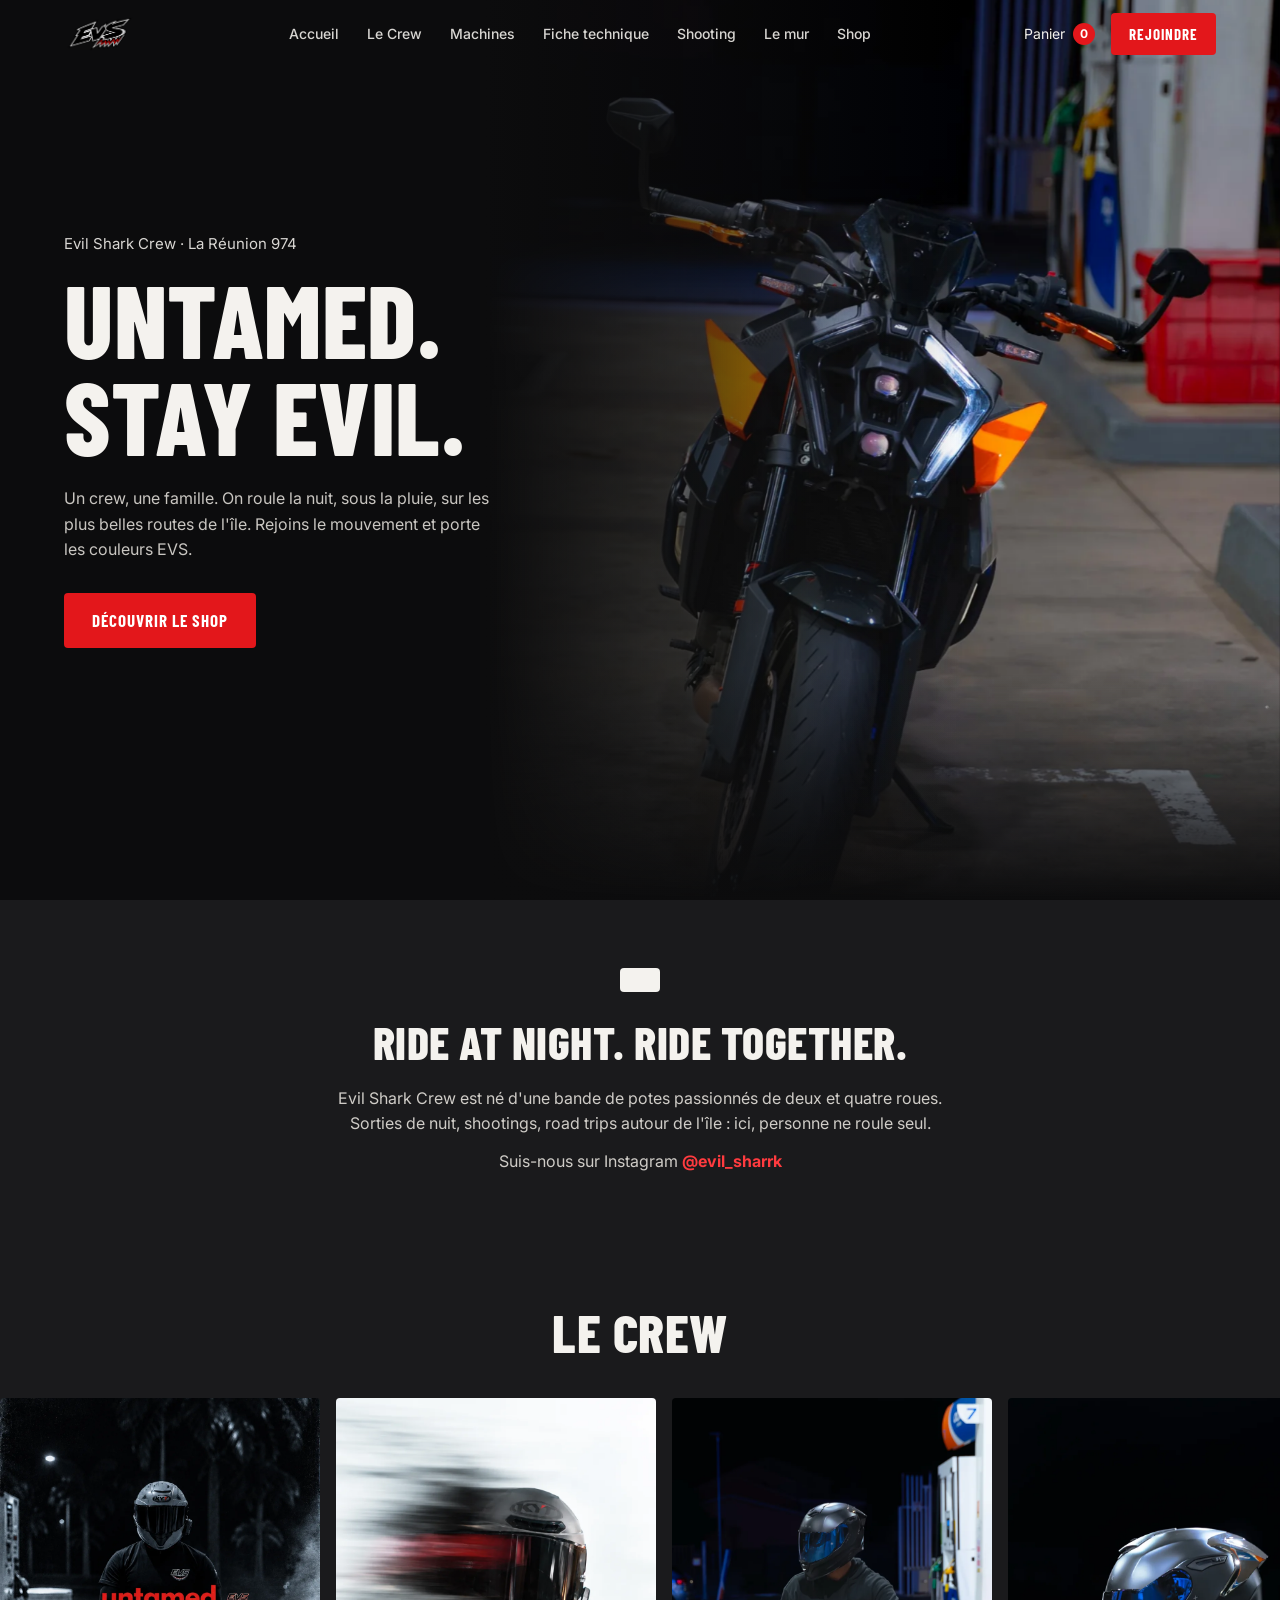
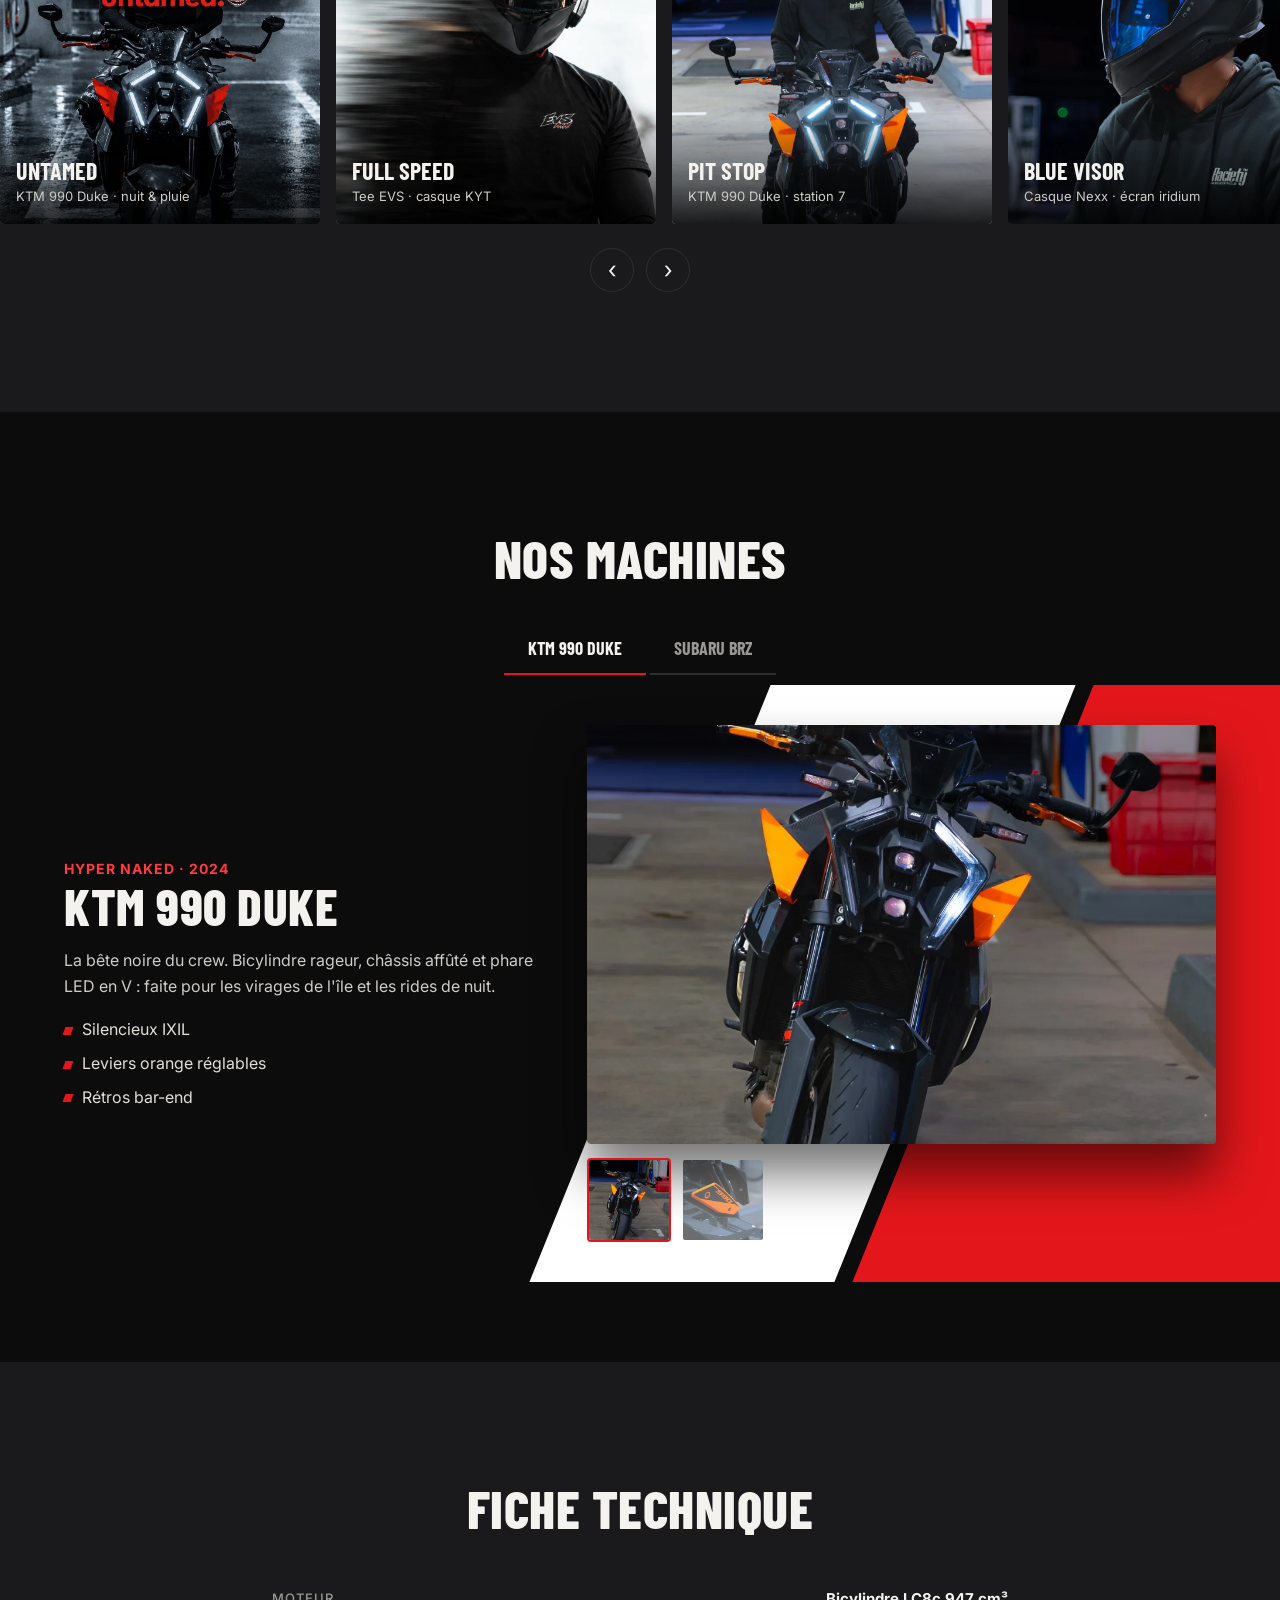
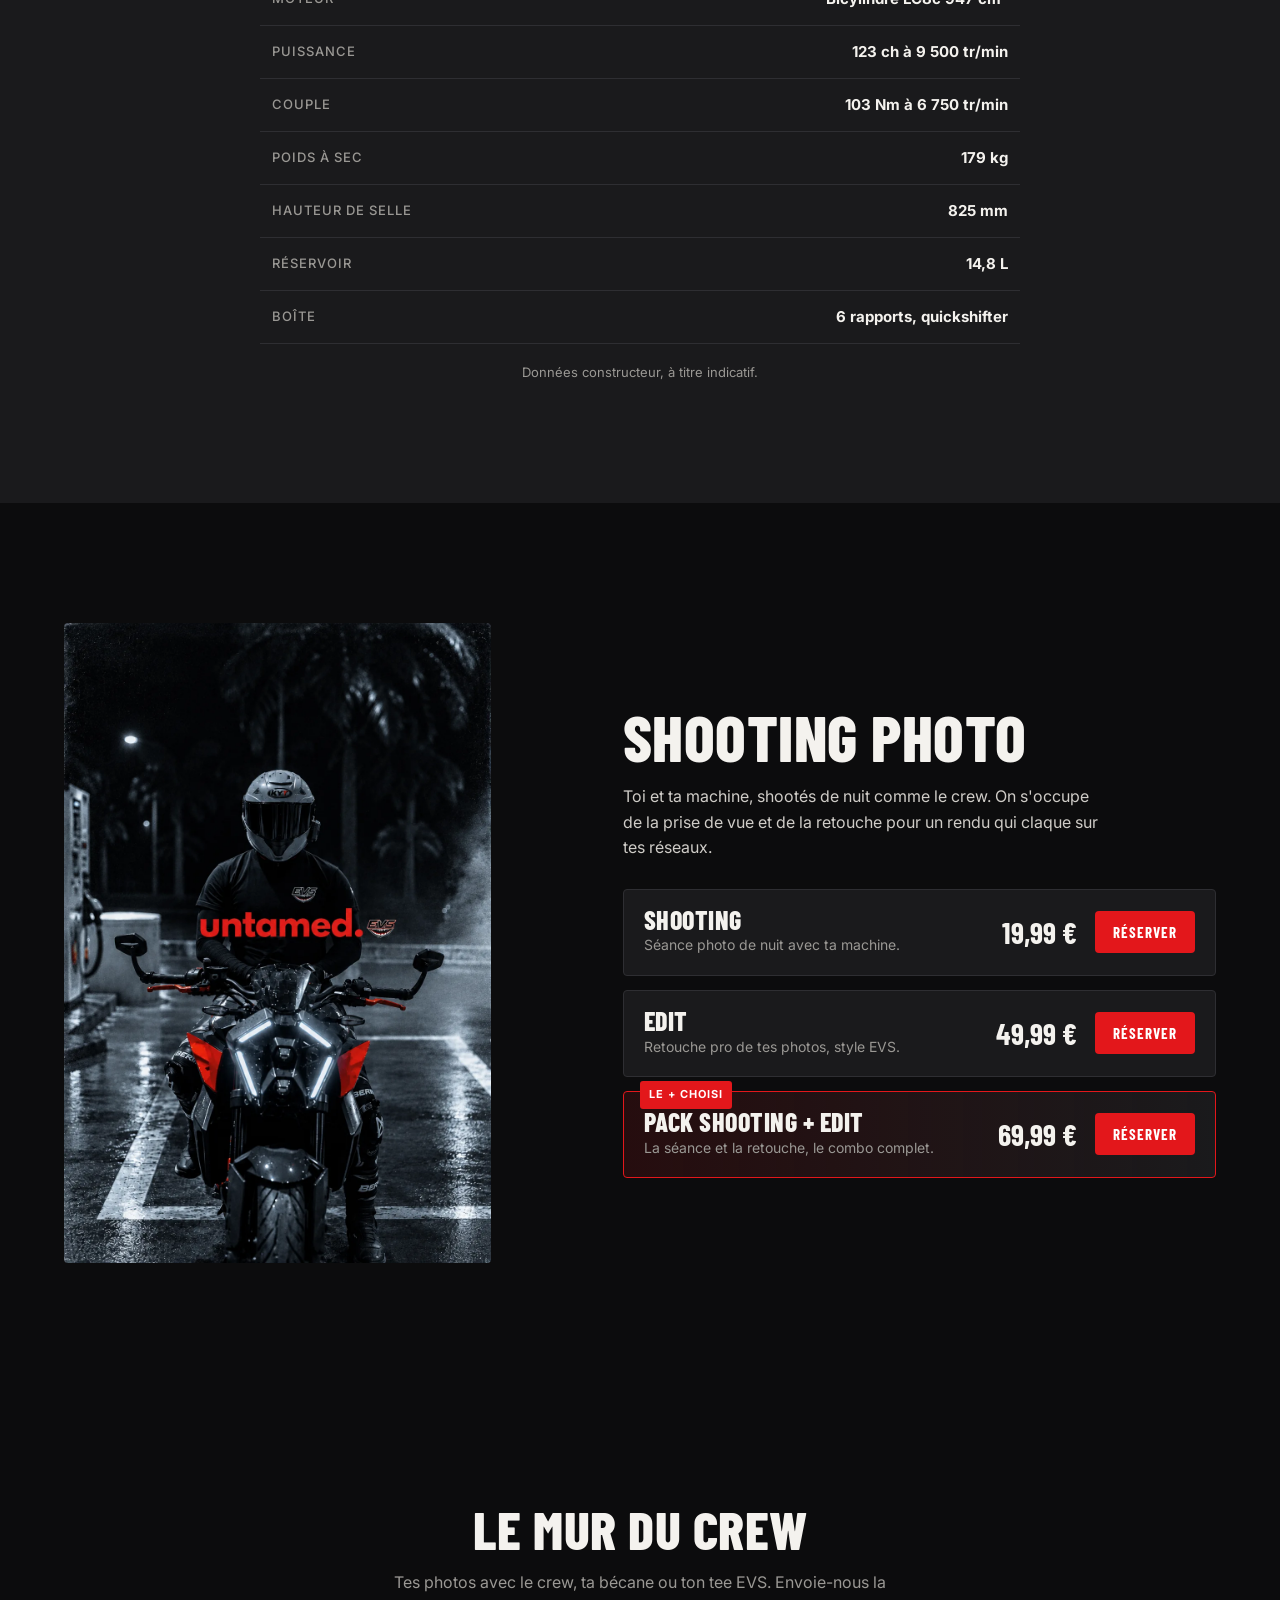
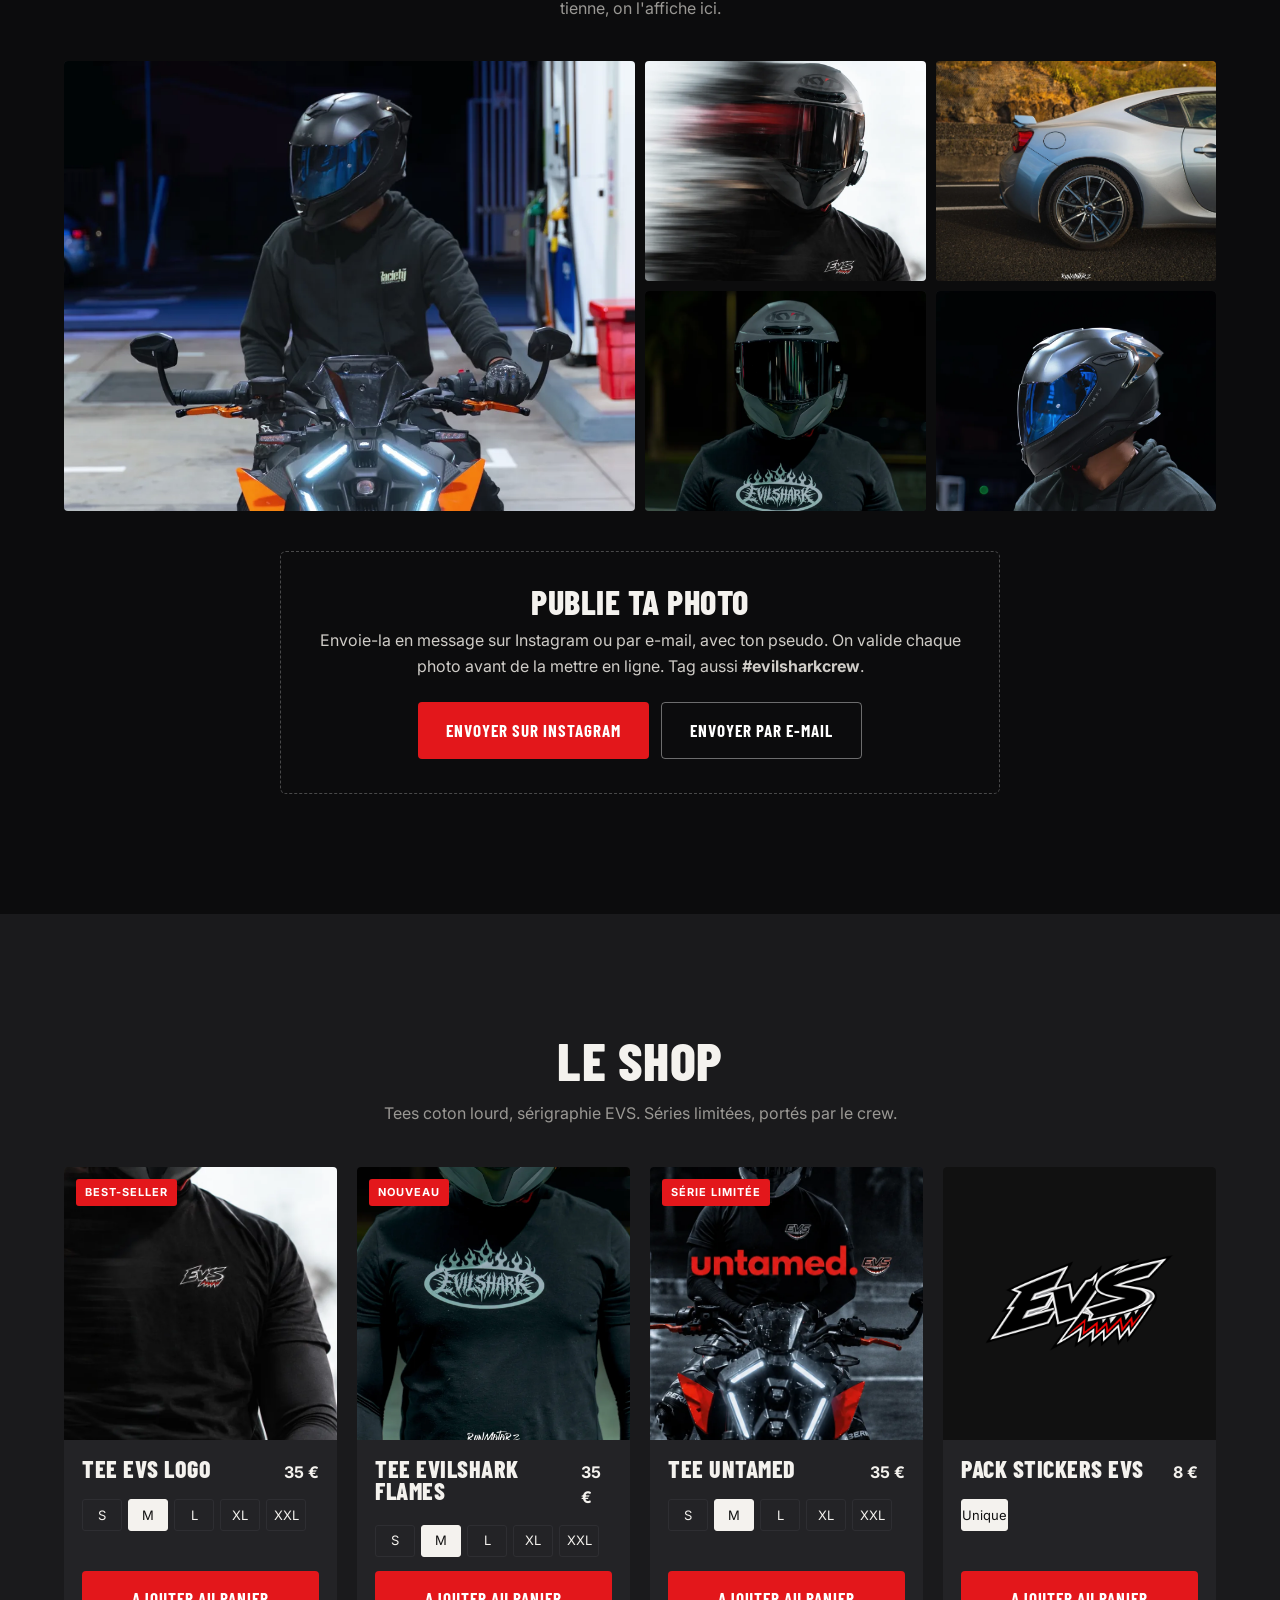
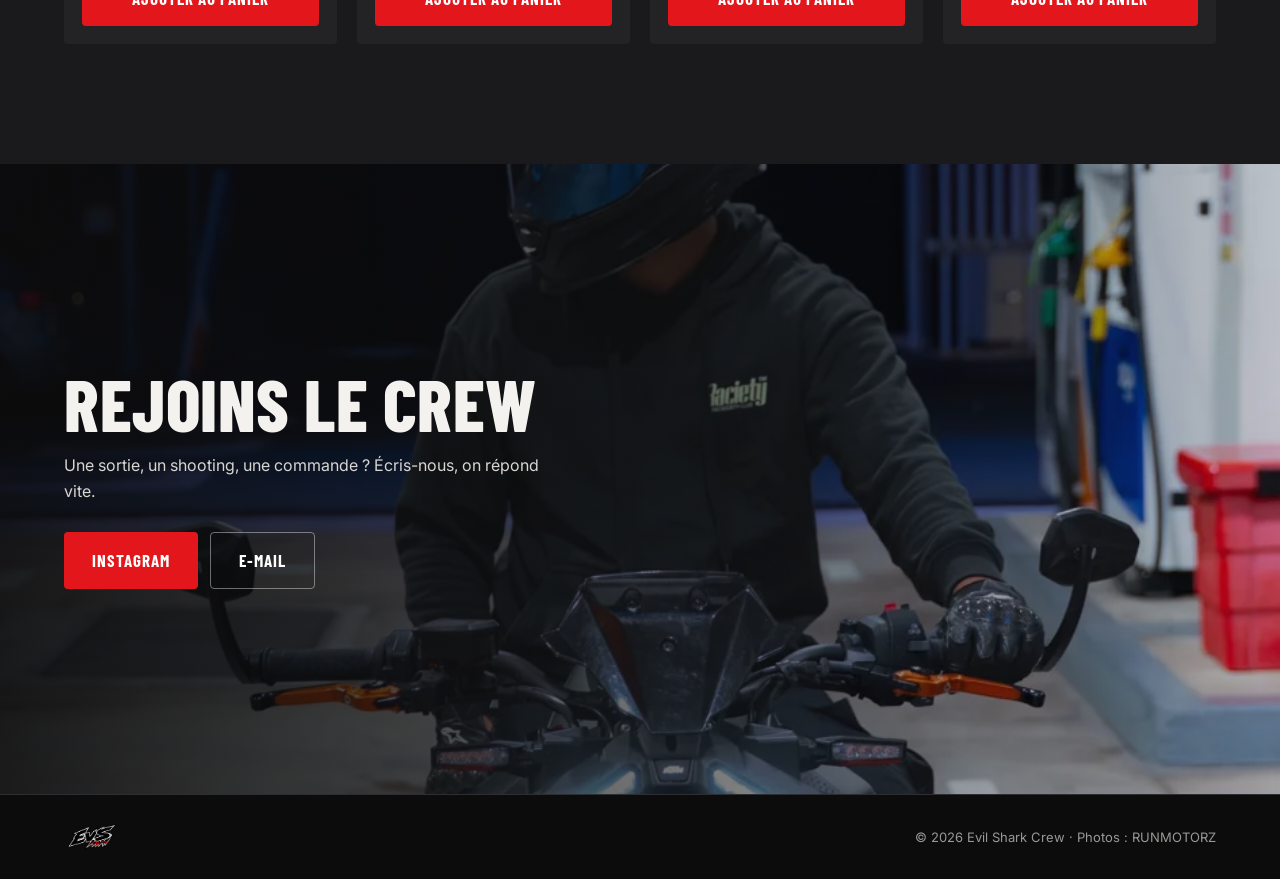
==== commit 3519eb9f: "Add real machine photos, shooting offers and crew photo wall Machines use the crew's KTM and BRZ pho" ====
--- a/moto/index.html
+++ b/moto/index.html
@@ -20,7 +20,8 @@
     <a href="#crew">Le Crew</a>
     <a href="#machines">Machines</a>
     <a href="#specs">Fiche technique</a>
-    <a href="#gallery">Galerie</a>
+    <a href="#shooting">Shooting</a>
+    <a href="#wall">Le mur</a>
     <a href="#shop">Shop</a>
   </nav>
   <div class="nav-right">
@@ -34,7 +35,7 @@
 
   <!-- HERO -->
   <section class="hero">
-    <div class="hero-img"><img src="img/untamed.webp" alt="Rider Evil Shark Crew sur sa KTM 990 Duke, de nuit"></div>
+    <div class="hero-img"><img src="img/ktm-front.webp" alt="KTM 990 Duke noire et orange, de nuit à la station"></div>
     <div class="hero-text reveal">
       <p class="kicker">Evil Shark Crew · La Réunion 974</p>
       <h1>Untamed.<br>Stay evil.</h1>
@@ -70,7 +71,8 @@
       <div class="machine-text" id="machineText"></div>
       <div class="machine-visual">
         <div class="stripes"><span></span><span></span><span></span></div>
-        <img id="machineImg" src="" alt="">
+        <div class="machine-photo"><img id="machineImg" src="" alt=""></div>
+        <div class="thumbs" id="thumbs"></div>
       </div>
     </div>
   </section>
@@ -82,10 +84,29 @@
     <p class="note">Données constructeur, à titre indicatif.</p>
   </section>
 
-  <!-- GALERIE -->
-  <section class="gallery" id="gallery">
-    <h2 class="section-title">Galerie</h2>
-    <div class="grid" id="galleryGrid"></div>
+  <!-- SHOOTING PHOTO -->
+  <section class="shooting" id="shooting">
+    <div class="shooting-img reveal"><img src="img/untamed.webp" alt="Shooting photo de nuit Evil Shark Crew : rider sur sa KTM, « untamed »"></div>
+    <div class="shooting-text">
+      <h2>Shooting photo</h2>
+      <p>Toi et ta machine, shootés de nuit comme le crew. On s'occupe de la prise de vue et de la retouche pour un rendu qui claque sur tes réseaux.</p>
+      <div class="offers" id="offers"></div>
+    </div>
+  </section>
+
+  <!-- MUR DU CREW -->
+  <section class="wall" id="wall">
+    <h2 class="section-title">Le mur du crew</h2>
+    <p class="section-sub">Tes photos avec le crew, ta bécane ou ton tee EVS. Envoie-nous la tienne, on l'affiche ici.</p>
+    <div class="grid" id="wallGrid"></div>
+    <div class="wall-cta reveal">
+      <h3>Publie ta photo</h3>
+      <p>Envoie-la en message sur Instagram ou par e-mail, avec ton pseudo. On valide chaque photo avant de la mettre en ligne. Tag aussi <strong>#evilsharkcrew</strong>.</p>
+      <div class="contact-btns">
+        <a class="btn" id="wallInsta" href="#" target="_blank" rel="noopener">Envoyer sur Instagram</a>
+        <a class="btn btn-ghost" id="wallMail" href="#">Envoyer par e-mail</a>
+      </div>
+    </div>
   </section>
 
   <!-- SHOP -->
--- a/moto/style.css
+++ b/moto/style.css
@@ -106,13 +106,18 @@
 .machine-text ul { list-style: none; display: grid; gap: 8px; }
 .machine-text li { padding-left: 18px; position: relative; color: #e2dfda; }
 .machine-text li::before { content: ''; position: absolute; left: 0; top: .6em; width: 8px; height: 8px; background: var(--red); transform: skewX(-20deg); }
-.machine-visual { position: relative; min-height: 420px; display: grid; place-items: center; }
+.machine-visual { position: relative; display: grid; align-content: center; }
 .stripes { position: absolute; inset: -40px -30vw -40px 10%; display: flex; gap: 18px; transform: skewX(-22deg); }
 .stripes span { flex: 1; background: #fff; }
 .stripes span:nth-child(2) { background: var(--red); flex: 1.6; }
 .stripes span:nth-child(3) { background: var(--red); opacity: .55; flex: .4; }
-.machine-visual img { position: relative; z-index: 1; width: 100%; max-height: 460px; object-fit: contain; filter: drop-shadow(0 30px 30px rgba(0,0,0,.6)); transition: opacity .35s, transform .5s; }
-.machine-visual img.swap { opacity: 0; transform: translateX(40px); }
+.machine-photo { position: relative; z-index: 1; width: 100%; aspect-ratio: 3/2; border-radius: 4px; overflow: hidden; box-shadow: 0 30px 50px rgba(0,0,0,.55); }
+.machine-photo img { width: 100%; height: 100%; object-fit: cover; transition: opacity .3s, transform .5s; }
+.machine-photo img.swap { opacity: 0; transform: scale(1.03); }
+.thumbs { position: relative; z-index: 1; display: flex; gap: 10px; margin-top: 14px; justify-self: start; }
+.thumbs button { width: 84px; aspect-ratio: 1; border-radius: 4px; overflow: hidden; border: 2px solid transparent; opacity: .6; transition: opacity .2s, border-color .2s; }
+.thumbs button.on, .thumbs button:hover { opacity: 1; border-color: var(--red); }
+.thumbs img { width: 100%; height: 100%; object-fit: cover; }
 
 /* ═══════════ SPECS ═══════════ */
 .specs { background: var(--bg-2); }
@@ -121,6 +126,30 @@
 .spec-table th { text-align: left; font-weight: 500; color: var(--muted); text-transform: uppercase; font-size: 13px; letter-spacing: 1px; padding: 14px 12px; }
 .spec-table td { text-align: right; font-weight: 700; padding: 14px 12px; }
 .note { text-align: center; color: var(--muted); font-size: 13px; margin-top: 18px; }
+
+/* ═══════════ SHOOTING ═══════════ */
+.shooting { display: grid; grid-template-columns: 1fr 1.2fr; gap: clamp(30px, 5vw, 70px); align-items: center; max-width: calc(var(--max) + var(--gutter) * 2); margin: 0 auto; }
+.shooting-img { border-radius: 4px; overflow: hidden; aspect-ratio: 2/3; max-height: 640px; }
+.shooting-img img { width: 100%; height: 100%; object-fit: cover; }
+.shooting h2 { font-size: clamp(40px, 5vw, 64px); margin-bottom: 16px; }
+.shooting-text > p { color: #cfccc7; margin-bottom: 28px; max-width: 480px; }
+.offers { display: grid; gap: 14px; }
+.offer { position: relative; display: grid; grid-template-columns: 1fr auto auto; grid-template-areas: "name price btn" "desc price btn"; align-items: center; gap: 2px 18px; padding: 18px 20px; background: var(--bg-2); border: 1px solid var(--line); border-radius: 4px; }
+.offer.best { border-color: var(--red); background: linear-gradient(90deg, rgba(227,23,27,.12), var(--bg-2)); }
+.offer .badge { top: -11px; left: 16px; }
+.offer h3 { grid-area: name; font-size: 26px; }
+.offer p { grid-area: desc; color: var(--muted); font-size: 14px; }
+.offer-price { grid-area: price; font-family: var(--head); font-size: 30px; }
+.offer .btn { grid-area: btn; }
+
+/* ═══════════ MUR DU CREW ═══════════ */
+.grid button { position: relative; }
+.grid button span { position: absolute; left: 10px; bottom: 10px; font-size: 12px; font-weight: 700; background: rgba(0,0,0,.6); padding: 4px 8px; border-radius: 3px; opacity: 0; transition: opacity .3s; }
+.grid button:hover span { opacity: 1; }
+.wall-cta { max-width: 720px; margin: 40px auto 0; text-align: center; padding: 34px 24px; border: 1px dashed rgba(255,255,255,.25); border-radius: 6px; }
+.wall-cta h3 { font-size: 34px; margin-bottom: 10px; }
+.wall-cta p { color: #cfccc7; margin-bottom: 22px; }
+.wall-cta .contact-btns { justify-content: center; }
 
 /* ═══════════ GALLERY ═══════════ */
 .grid { max-width: var(--max); margin: 0 auto; display: grid; grid-template-columns: repeat(4, 1fr); grid-auto-rows: 220px; gap: 10px; }
@@ -188,7 +217,9 @@
 @media (max-width: 1000px) {
   .nav-links { gap: 18px; font-size: 13px; }
   .machine { grid-template-columns: 1fr; }
-  .machine-visual { min-height: 300px; order: -1; }
+  .machine-visual { order: -1; }
+  .shooting { grid-template-columns: 1fr; }
+  .shooting-img { aspect-ratio: 4/5; }
   .stripes { inset: -20px -20vw -20px 15%; }
   .grid { grid-template-columns: repeat(2, 1fr); grid-auto-rows: 180px; }
 }
@@ -208,6 +239,9 @@
   .hero-img { width: 100%; }
   .hero-img::after { background: linear-gradient(0deg, var(--bg) 0%, rgba(12,12,13,.75) 40%, rgba(12,12,13,.1) 75%); }
   .spec-table th, .spec-table td { padding: 12px 6px; }
+  .offer { grid-template-columns: 1fr auto; grid-template-areas: "name price" "desc desc" "btn btn"; gap: 6px 12px; }
+  .offer .btn { margin-top: 8px; }
+  .grid button span { opacity: 1; }
   .footer { flex-direction: column; text-align: center; }
 }
 @media (prefers-reduced-motion: reduce) {
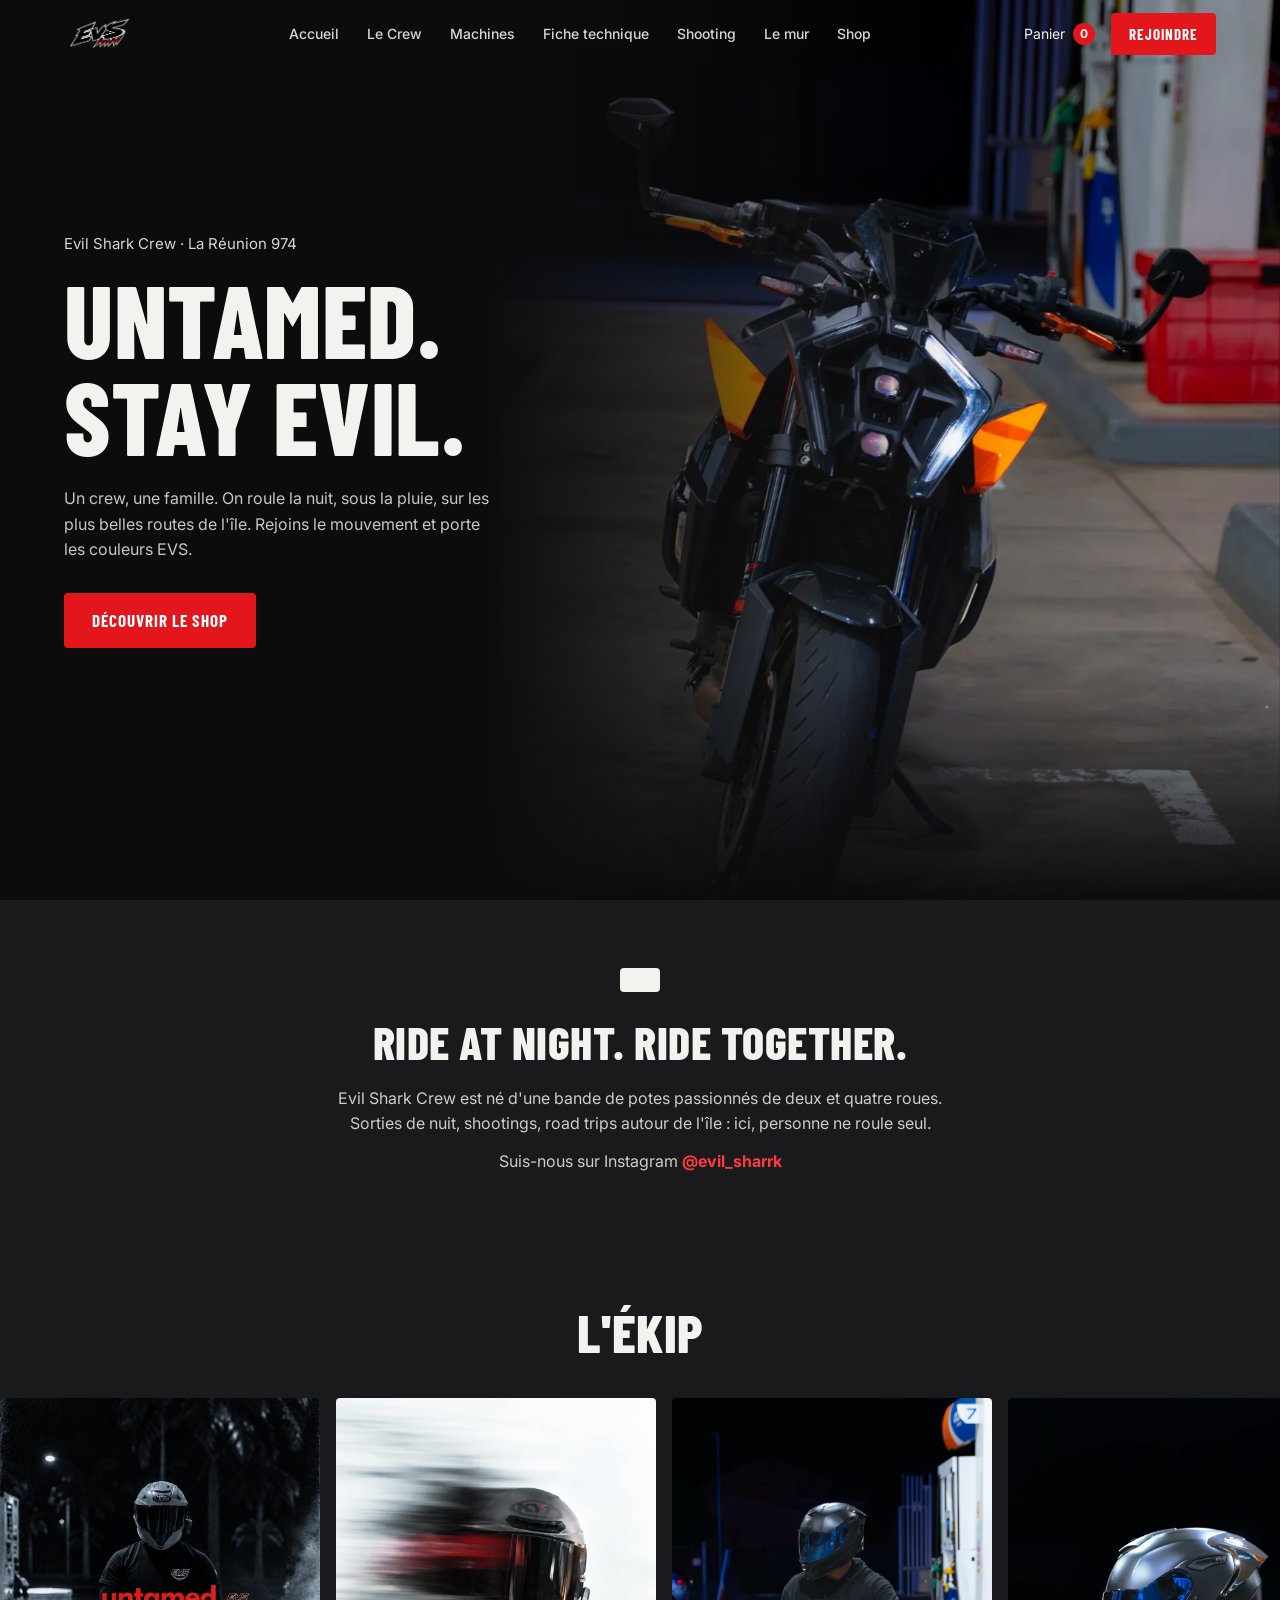
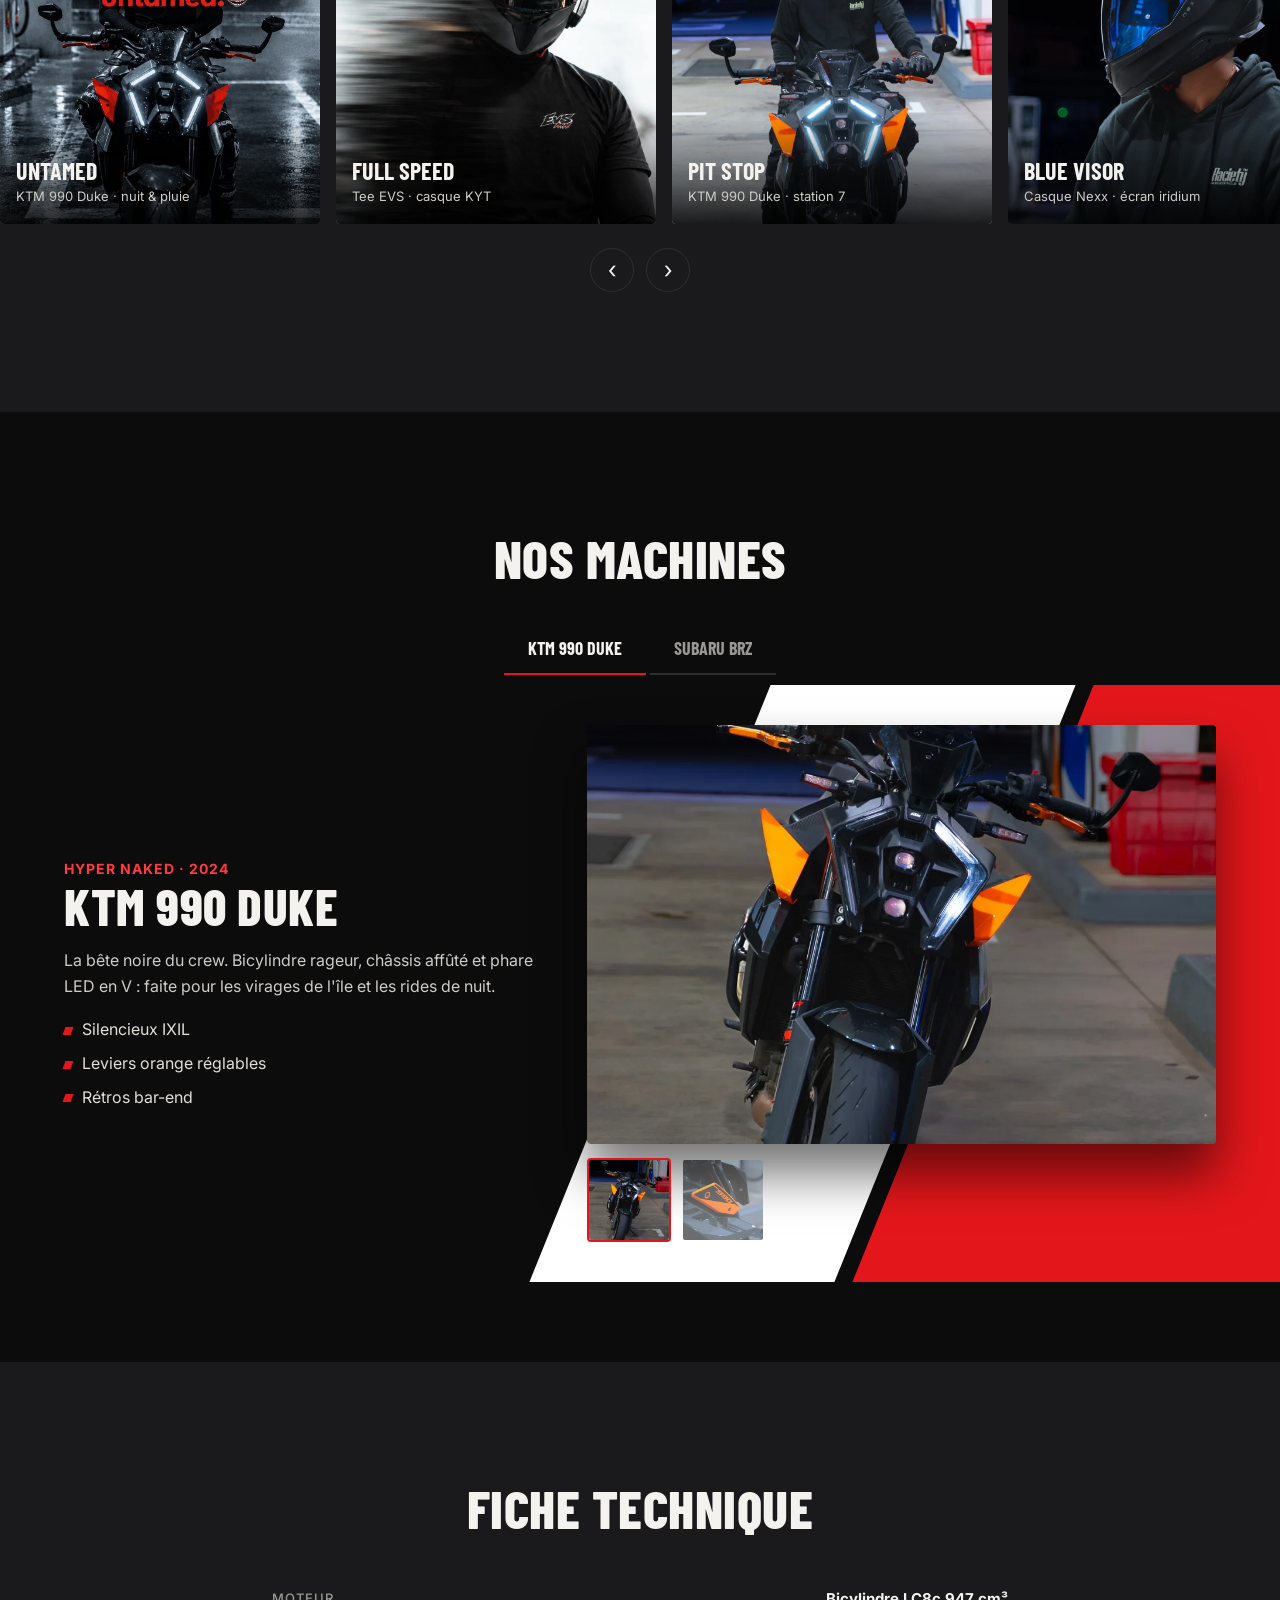
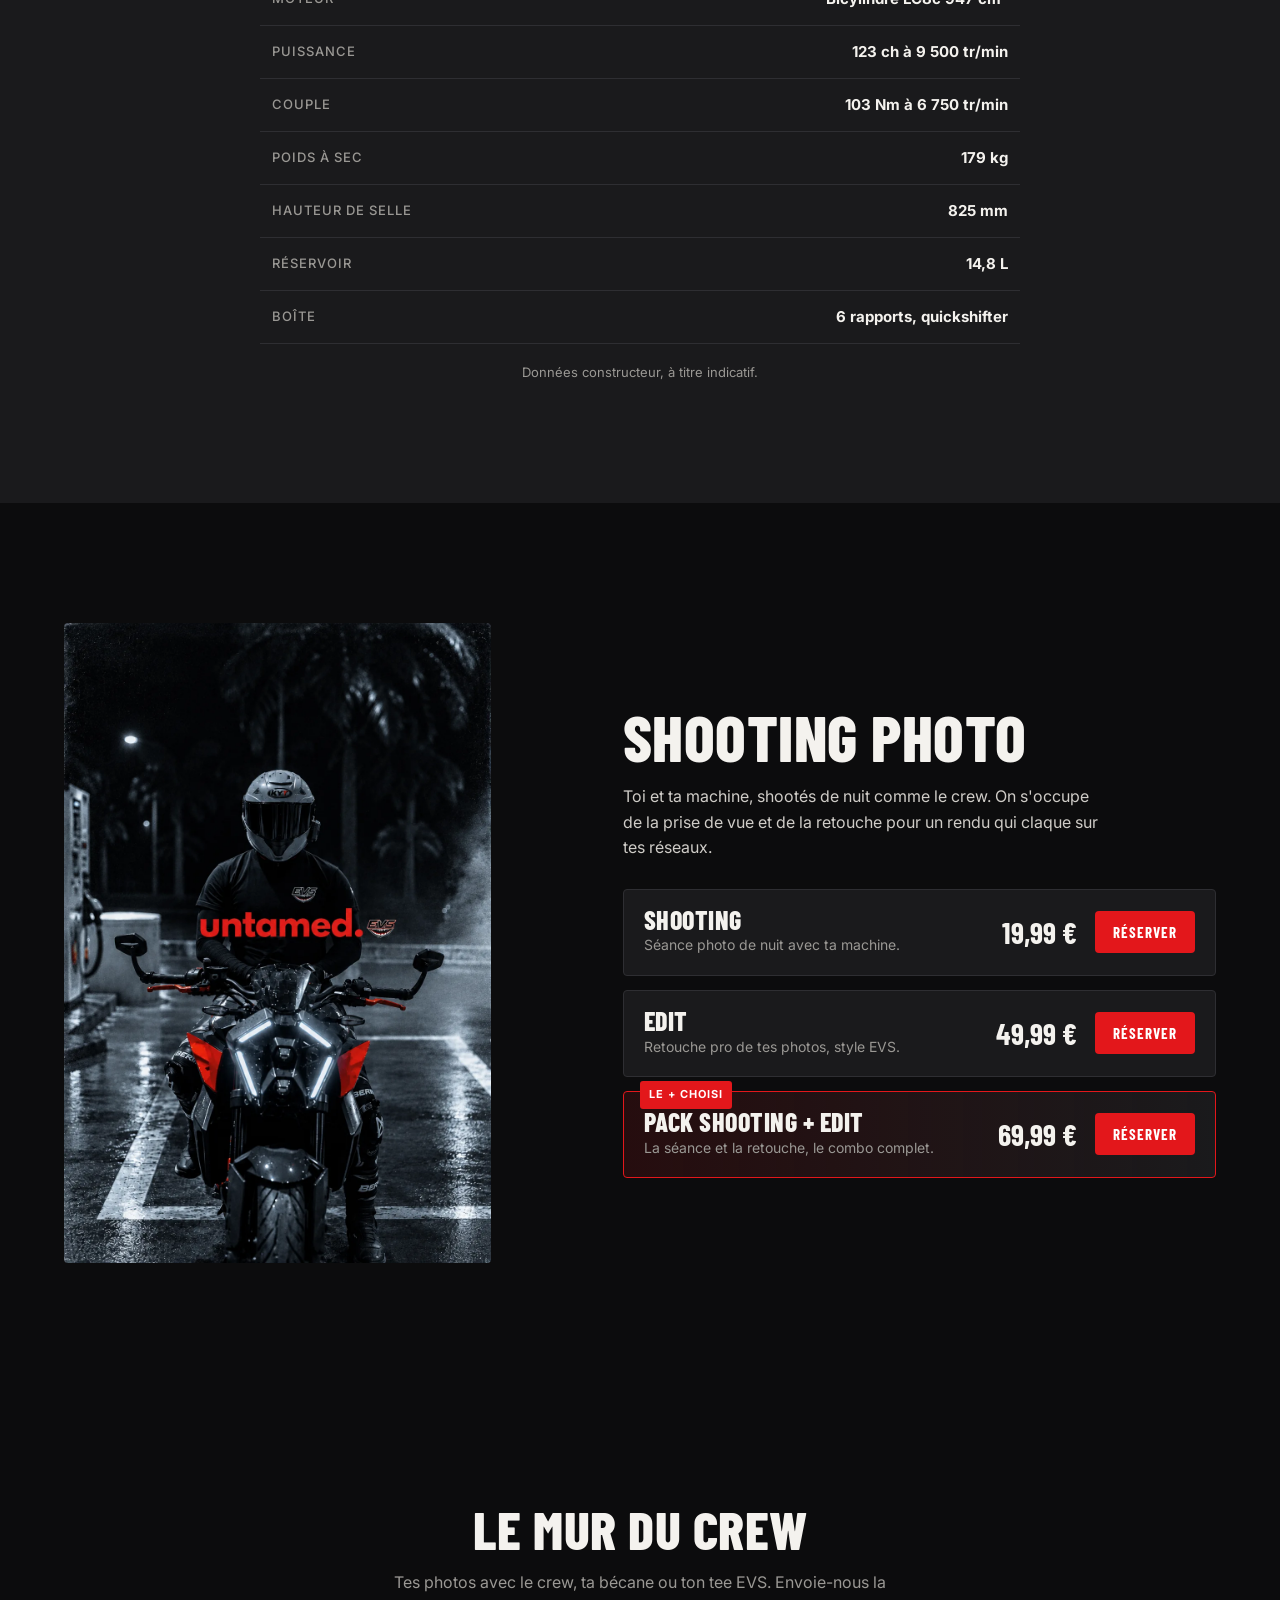
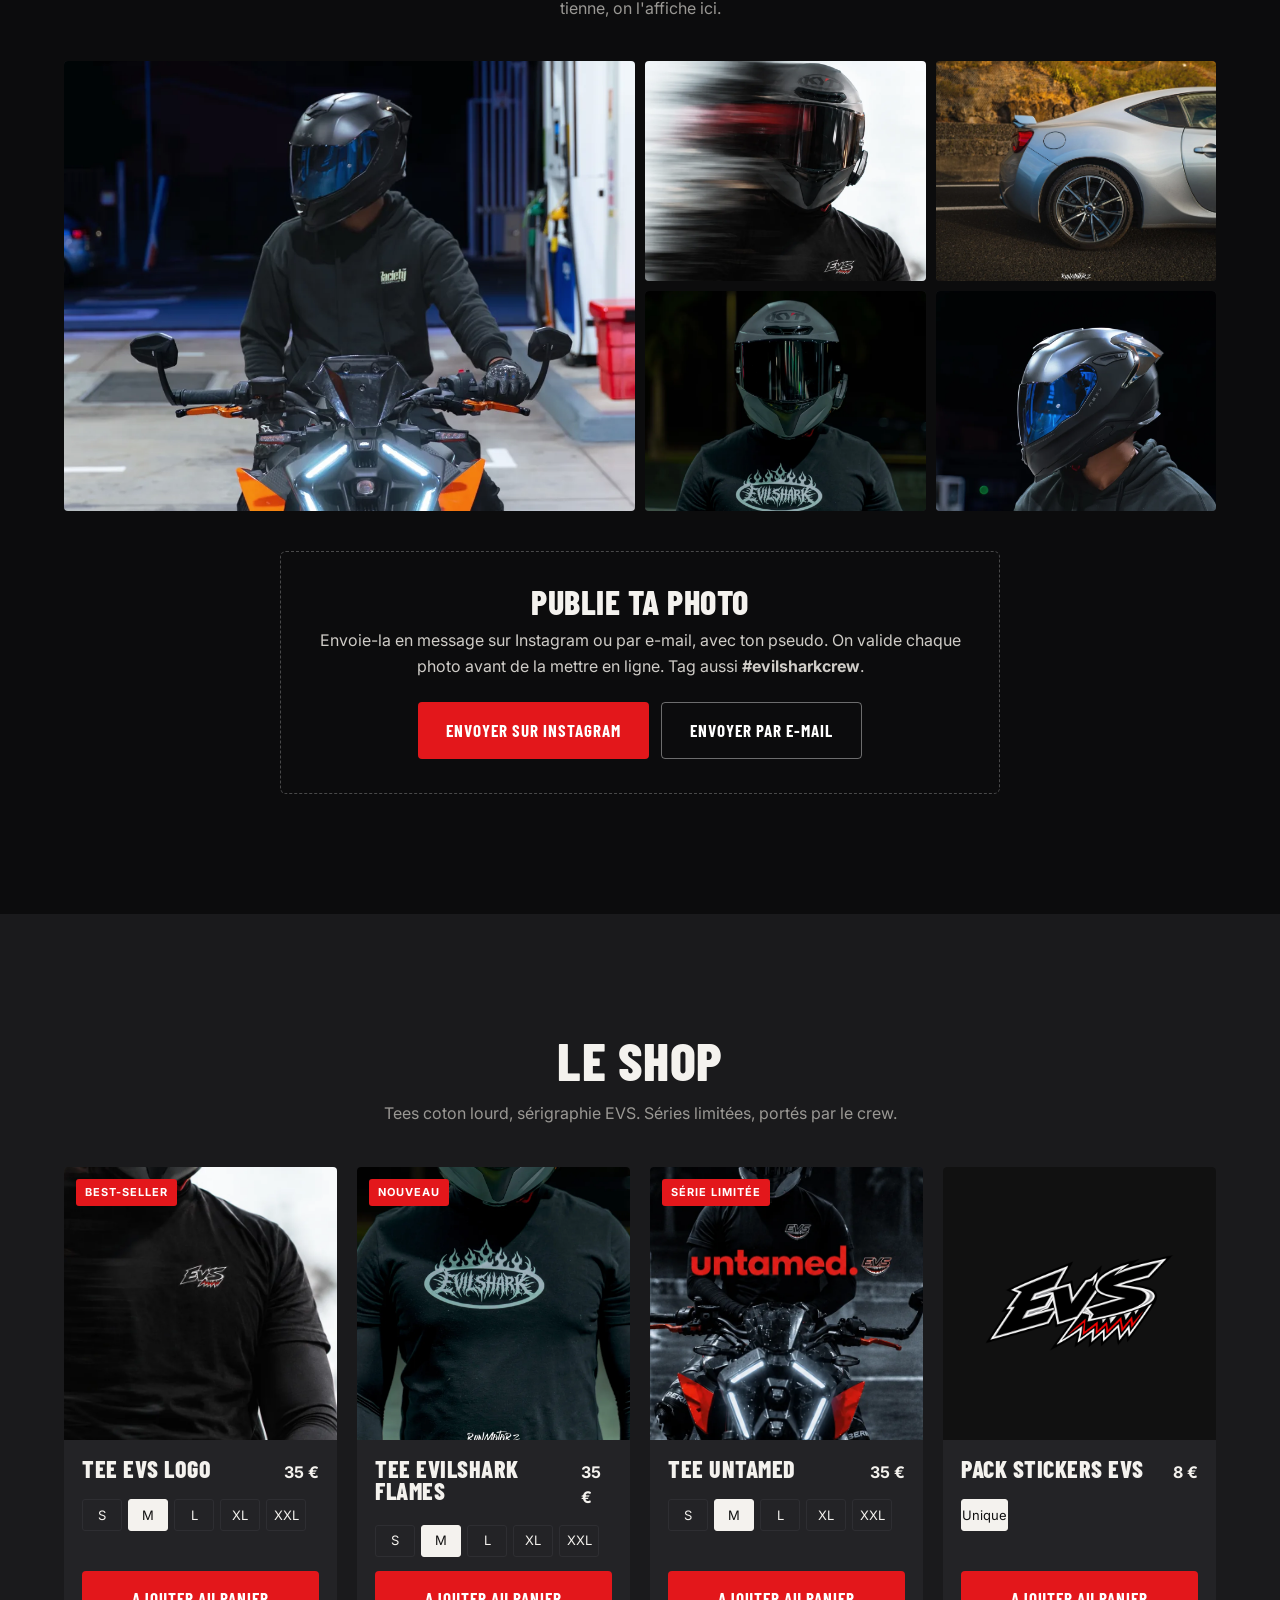
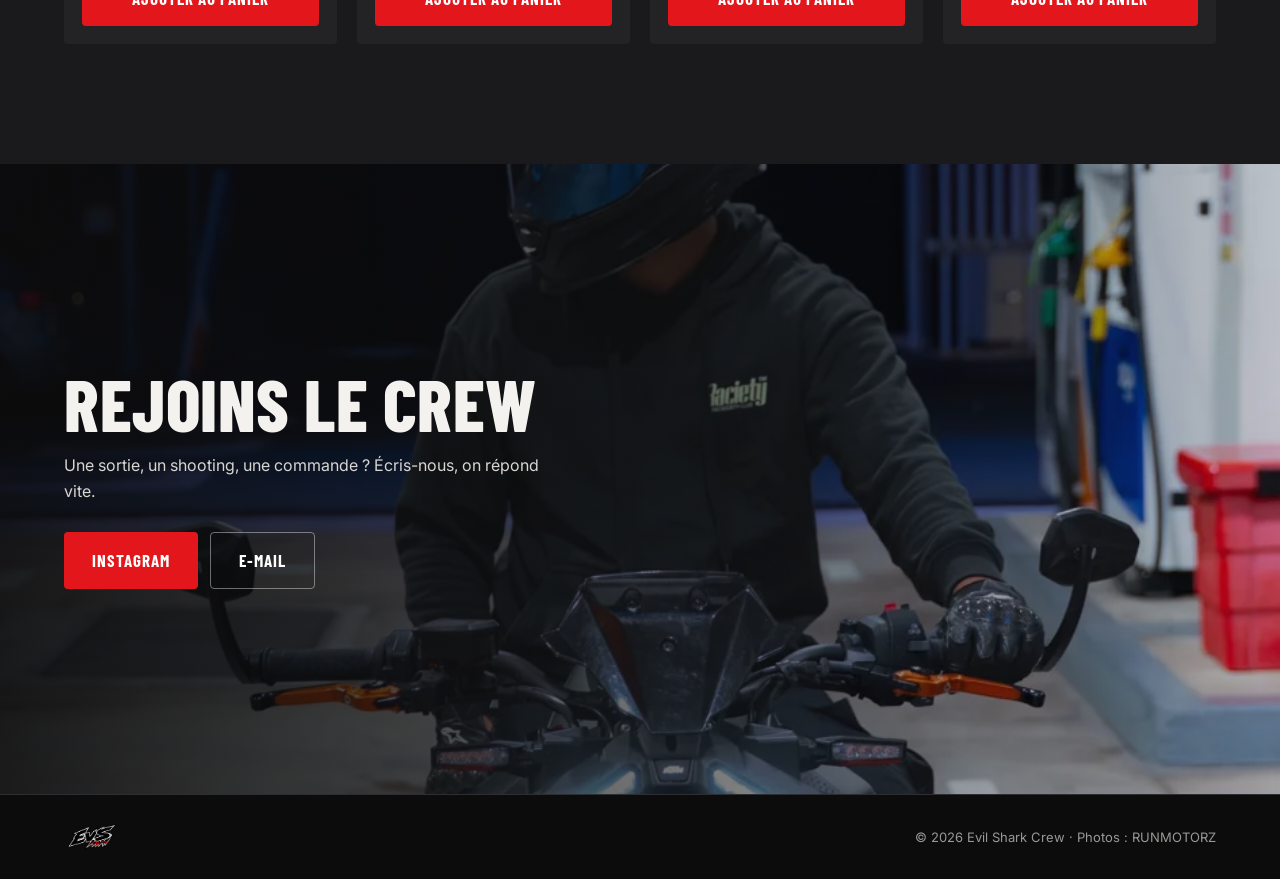
==== commit 269931a6: "Update index.html" ====
--- a/moto/index.html
+++ b/moto/index.html
@@ -53,7 +53,7 @@
 
   <!-- CREW (carrousel) -->
   <section class="crew" id="crew">
-    <h2 class="section-title">Le Crew</h2>
+    <h2 class="section-title">L'ékip</h2>
     <div class="carousel">
       <div class="track" id="crewTrack"></div>
     </div>
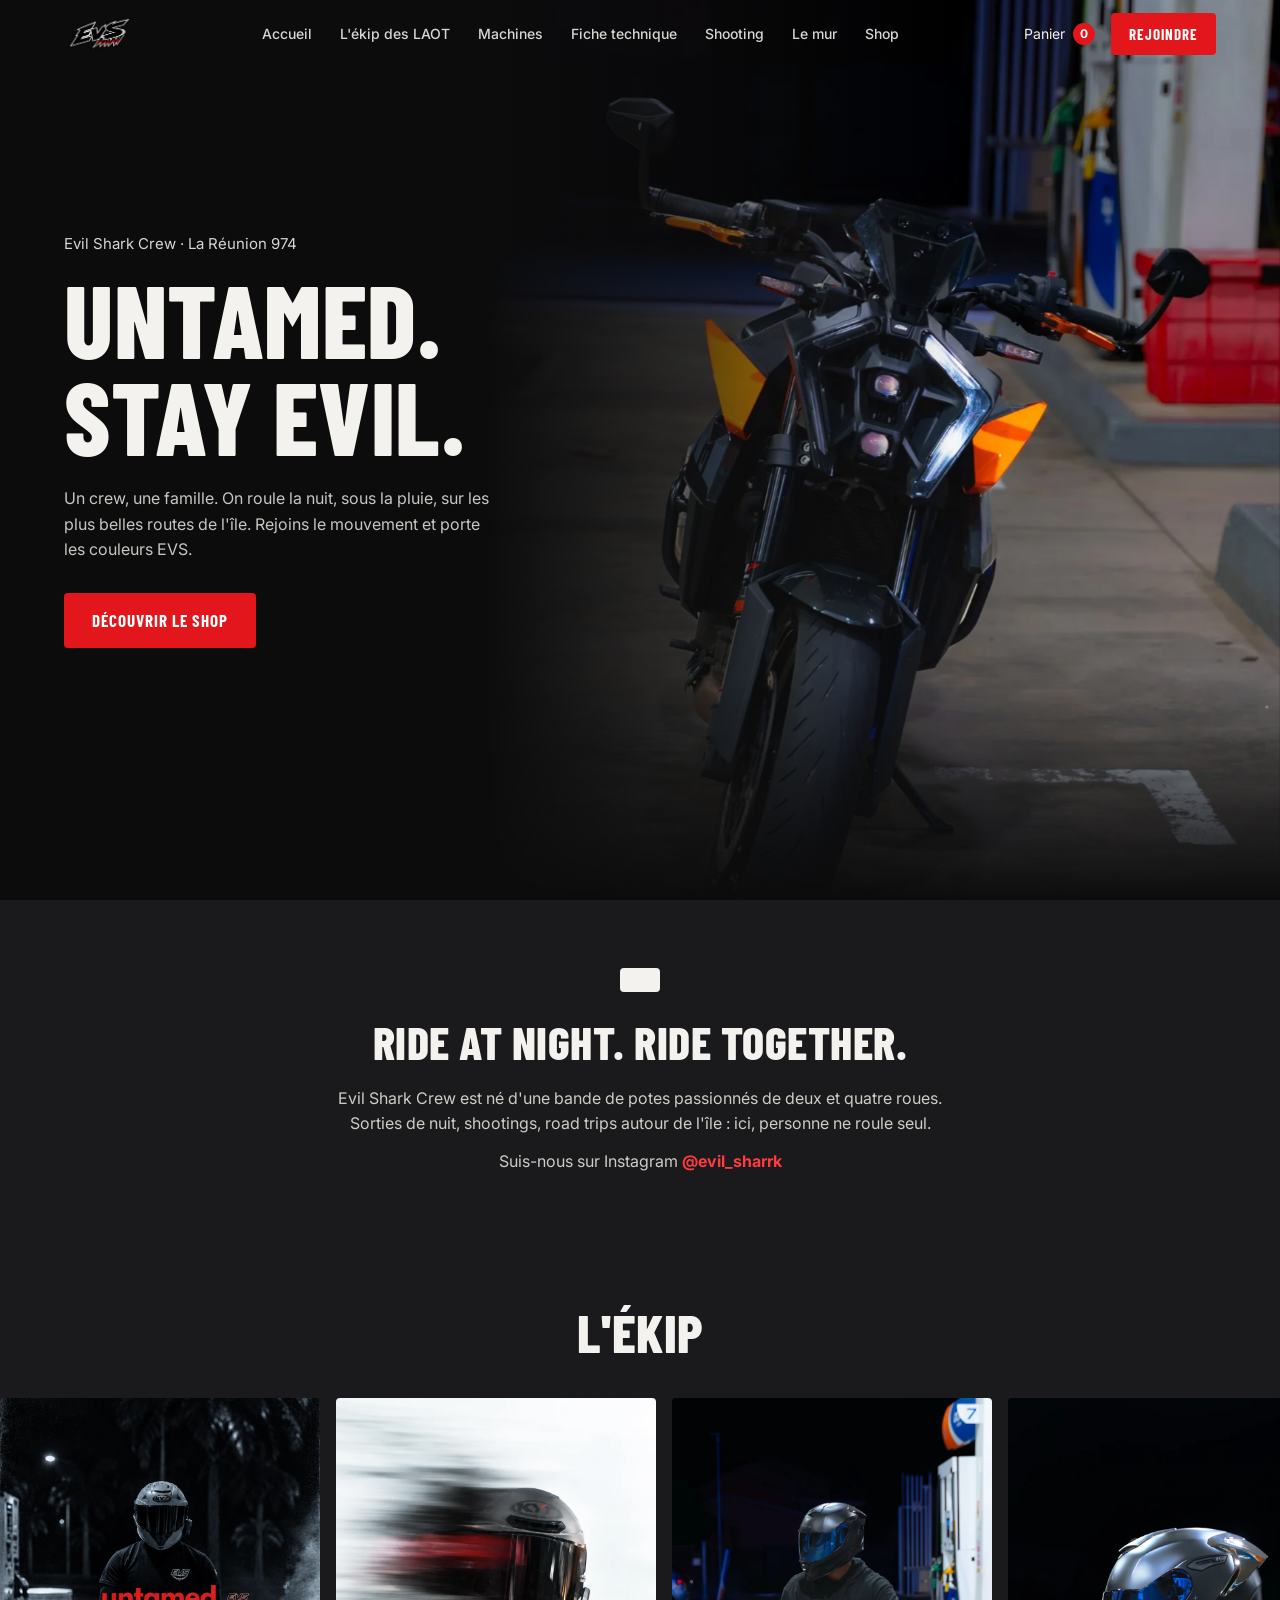
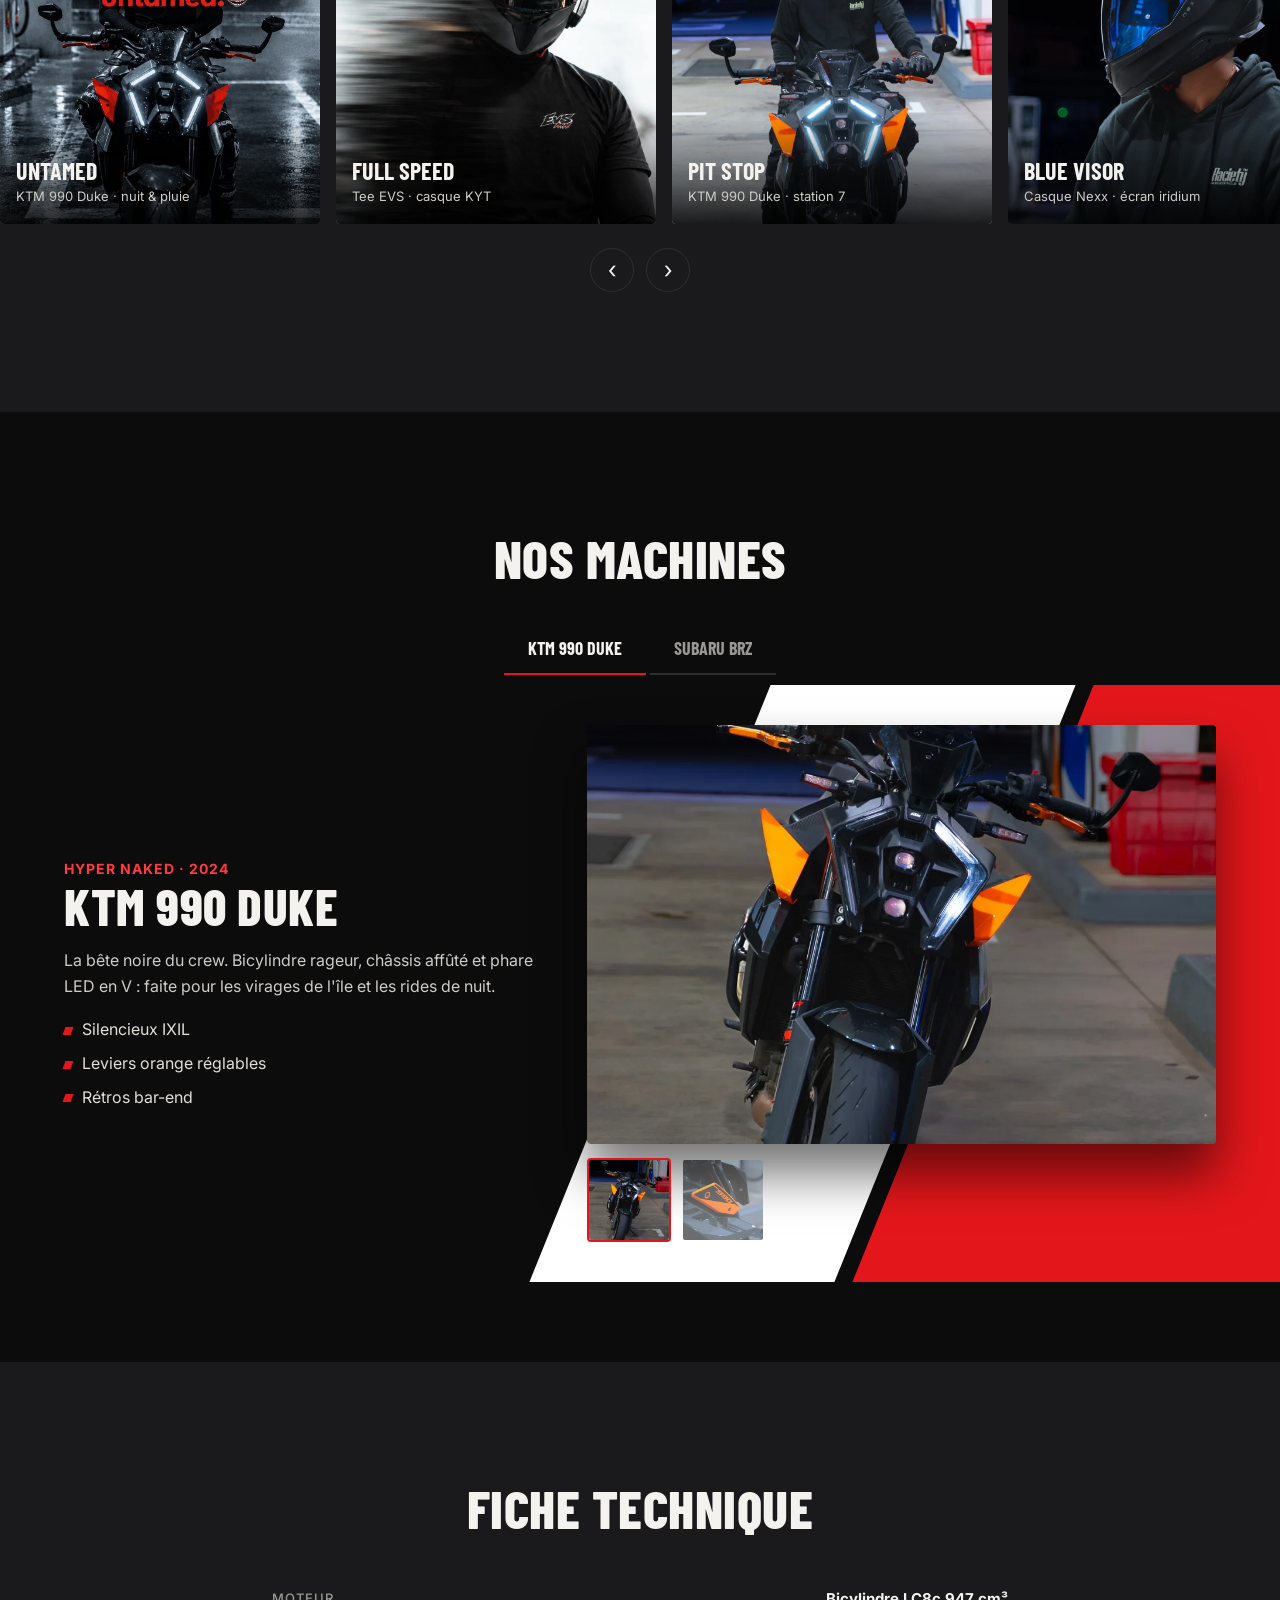
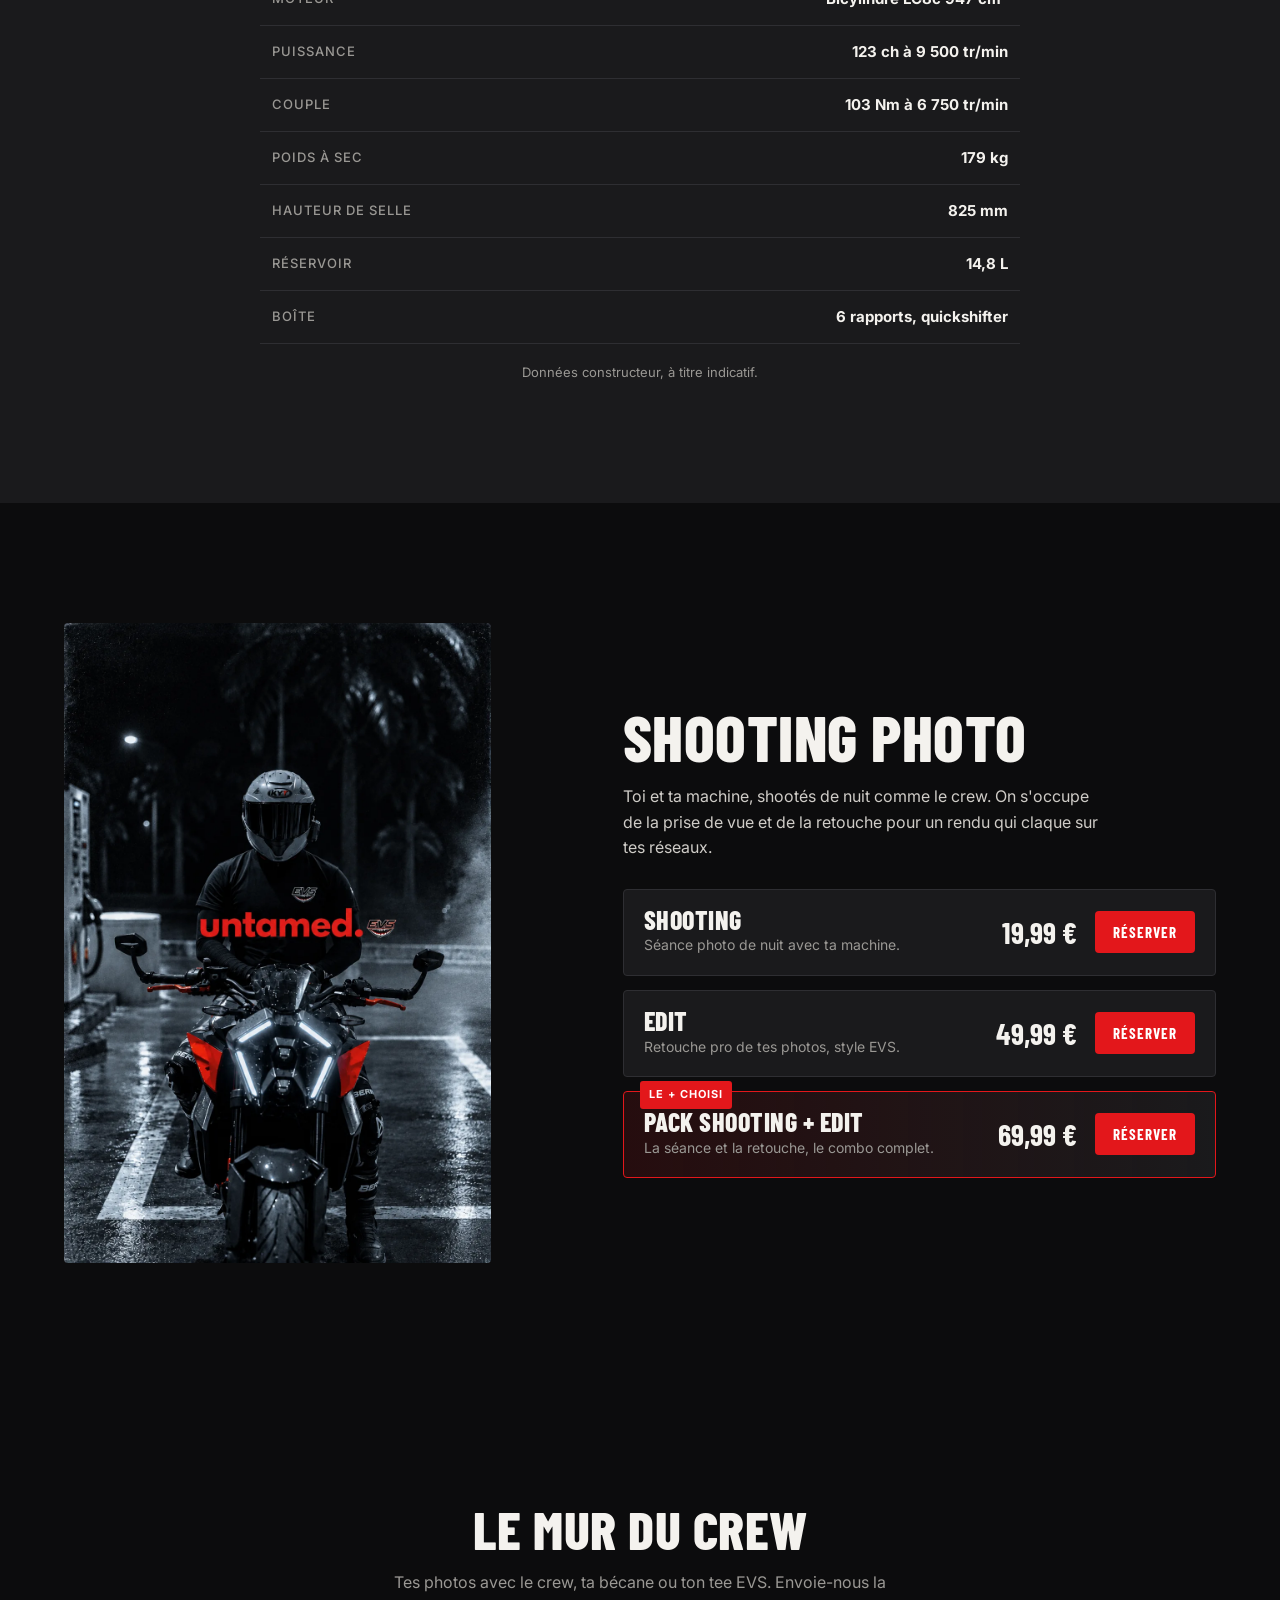
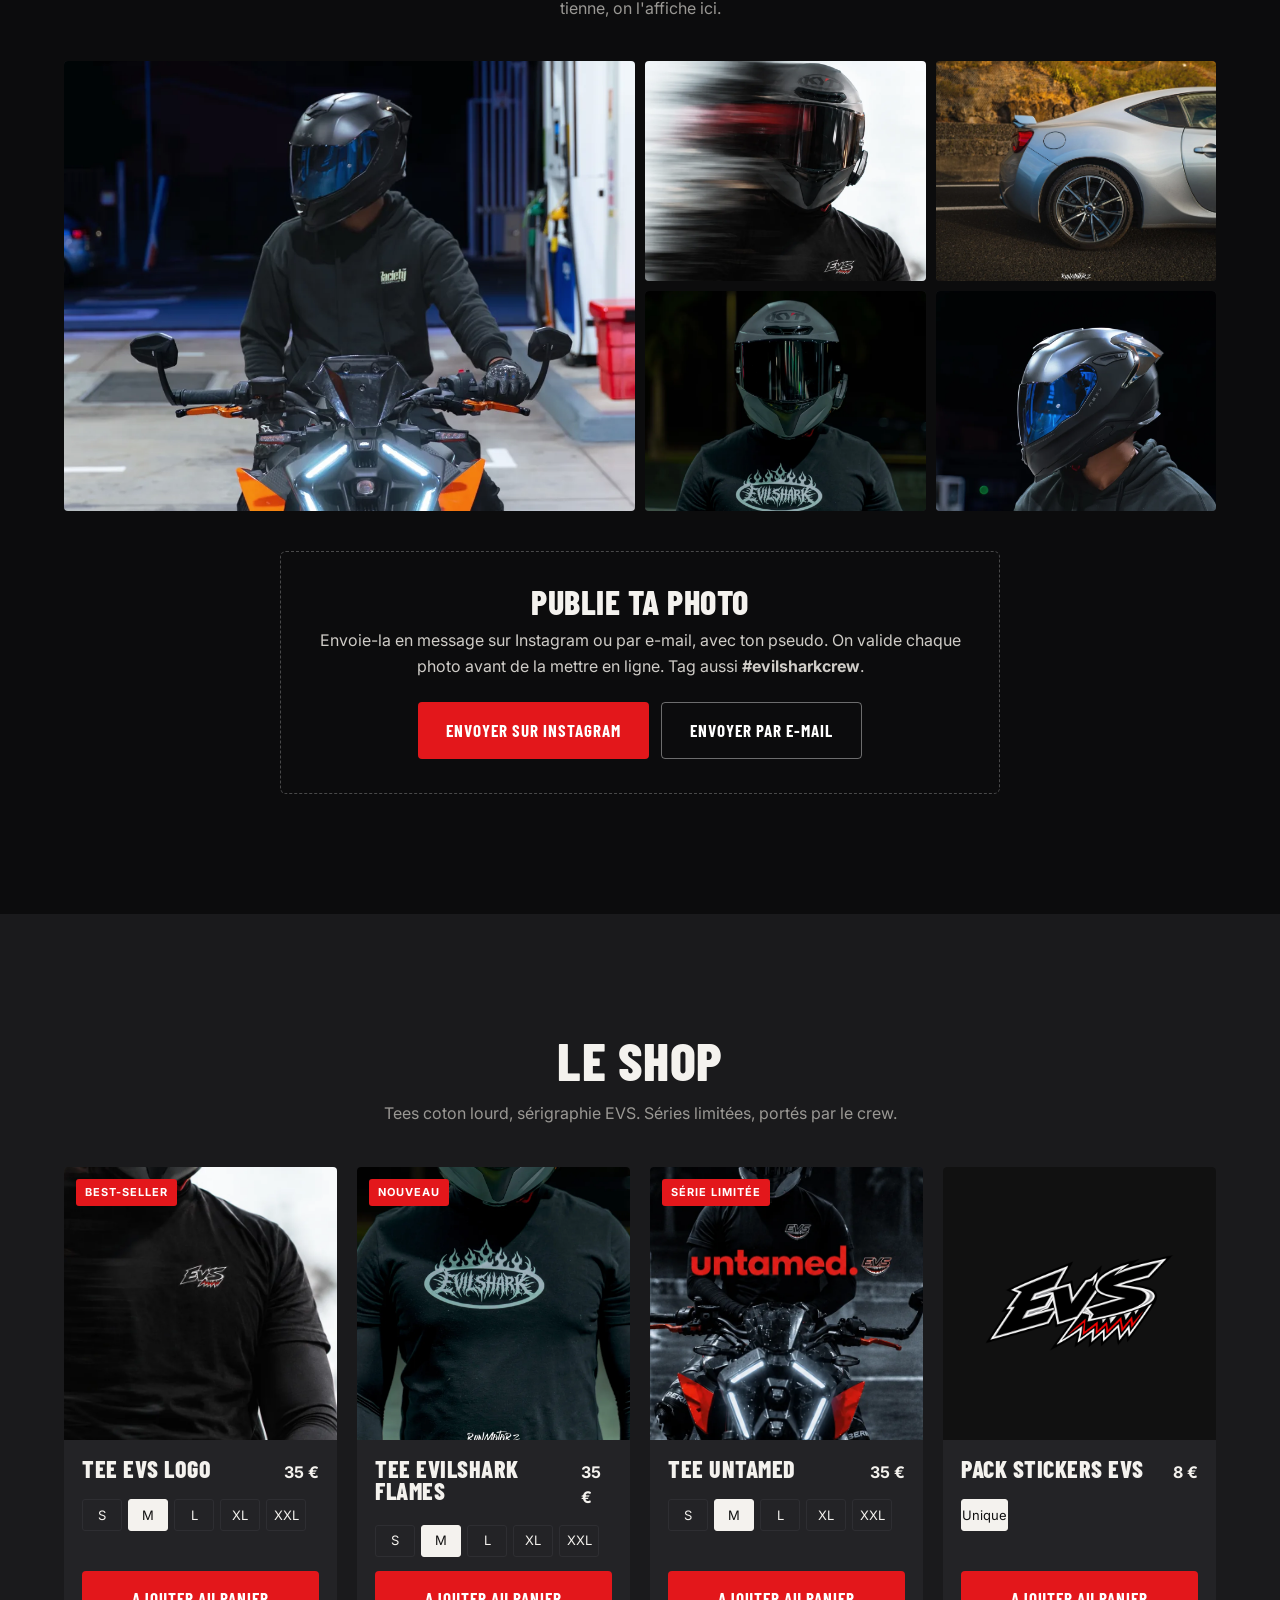
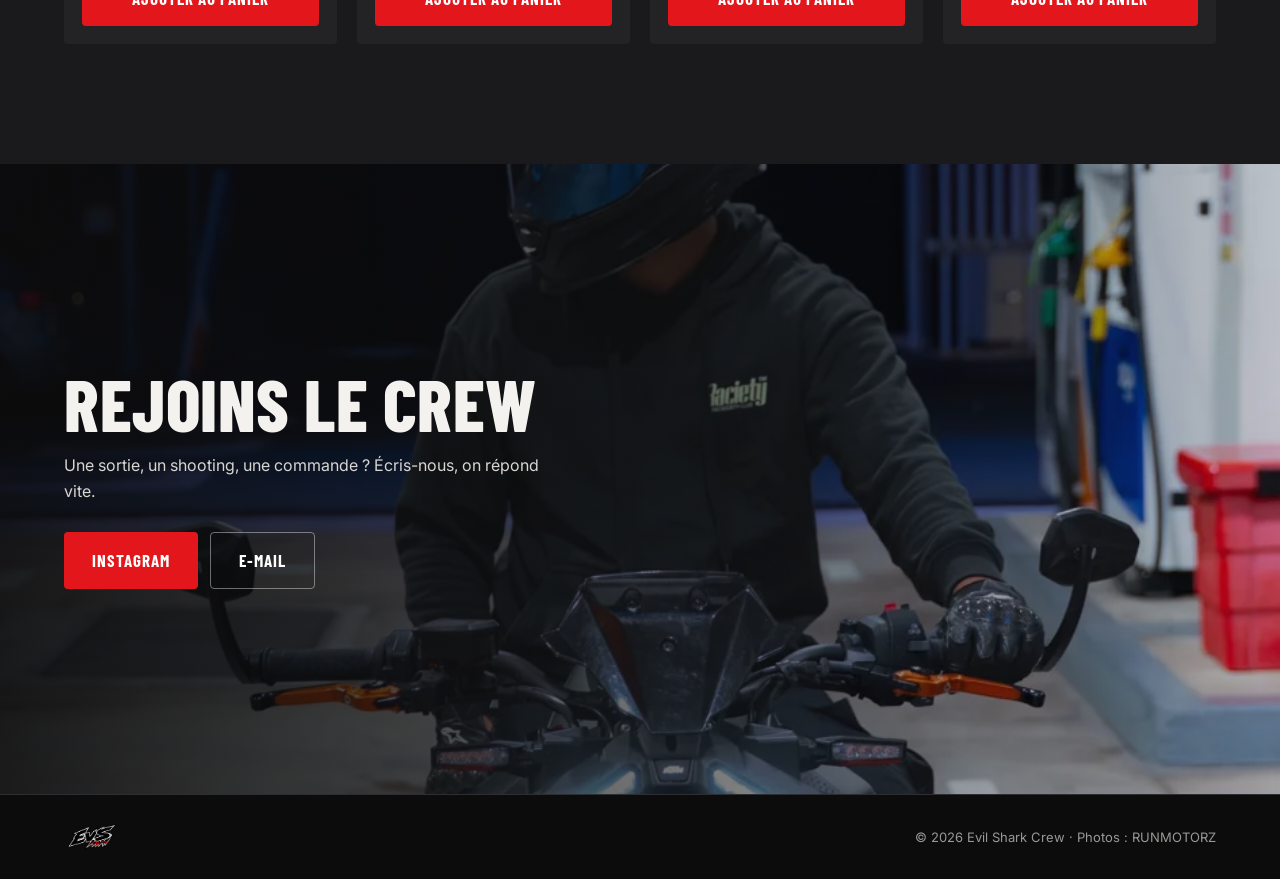
==== commit bb49e7ee: "Update index.html" ====
--- a/moto/index.html
+++ b/moto/index.html
@@ -17,7 +17,7 @@
   <a href="#top" class="logo" aria-label="Evil Shark Crew"><img src="img/evs-logo.webp" alt="EVS"></a>
   <nav class="nav-links" id="navLinks">
     <a href="#top">Accueil</a>
-    <a href="#crew">Le Crew</a>
+    <a href="#crew">L'ékip des LAOT</a>
     <a href="#machines">Machines</a>
     <a href="#specs">Fiche technique</a>
     <a href="#shooting">Shooting</a>
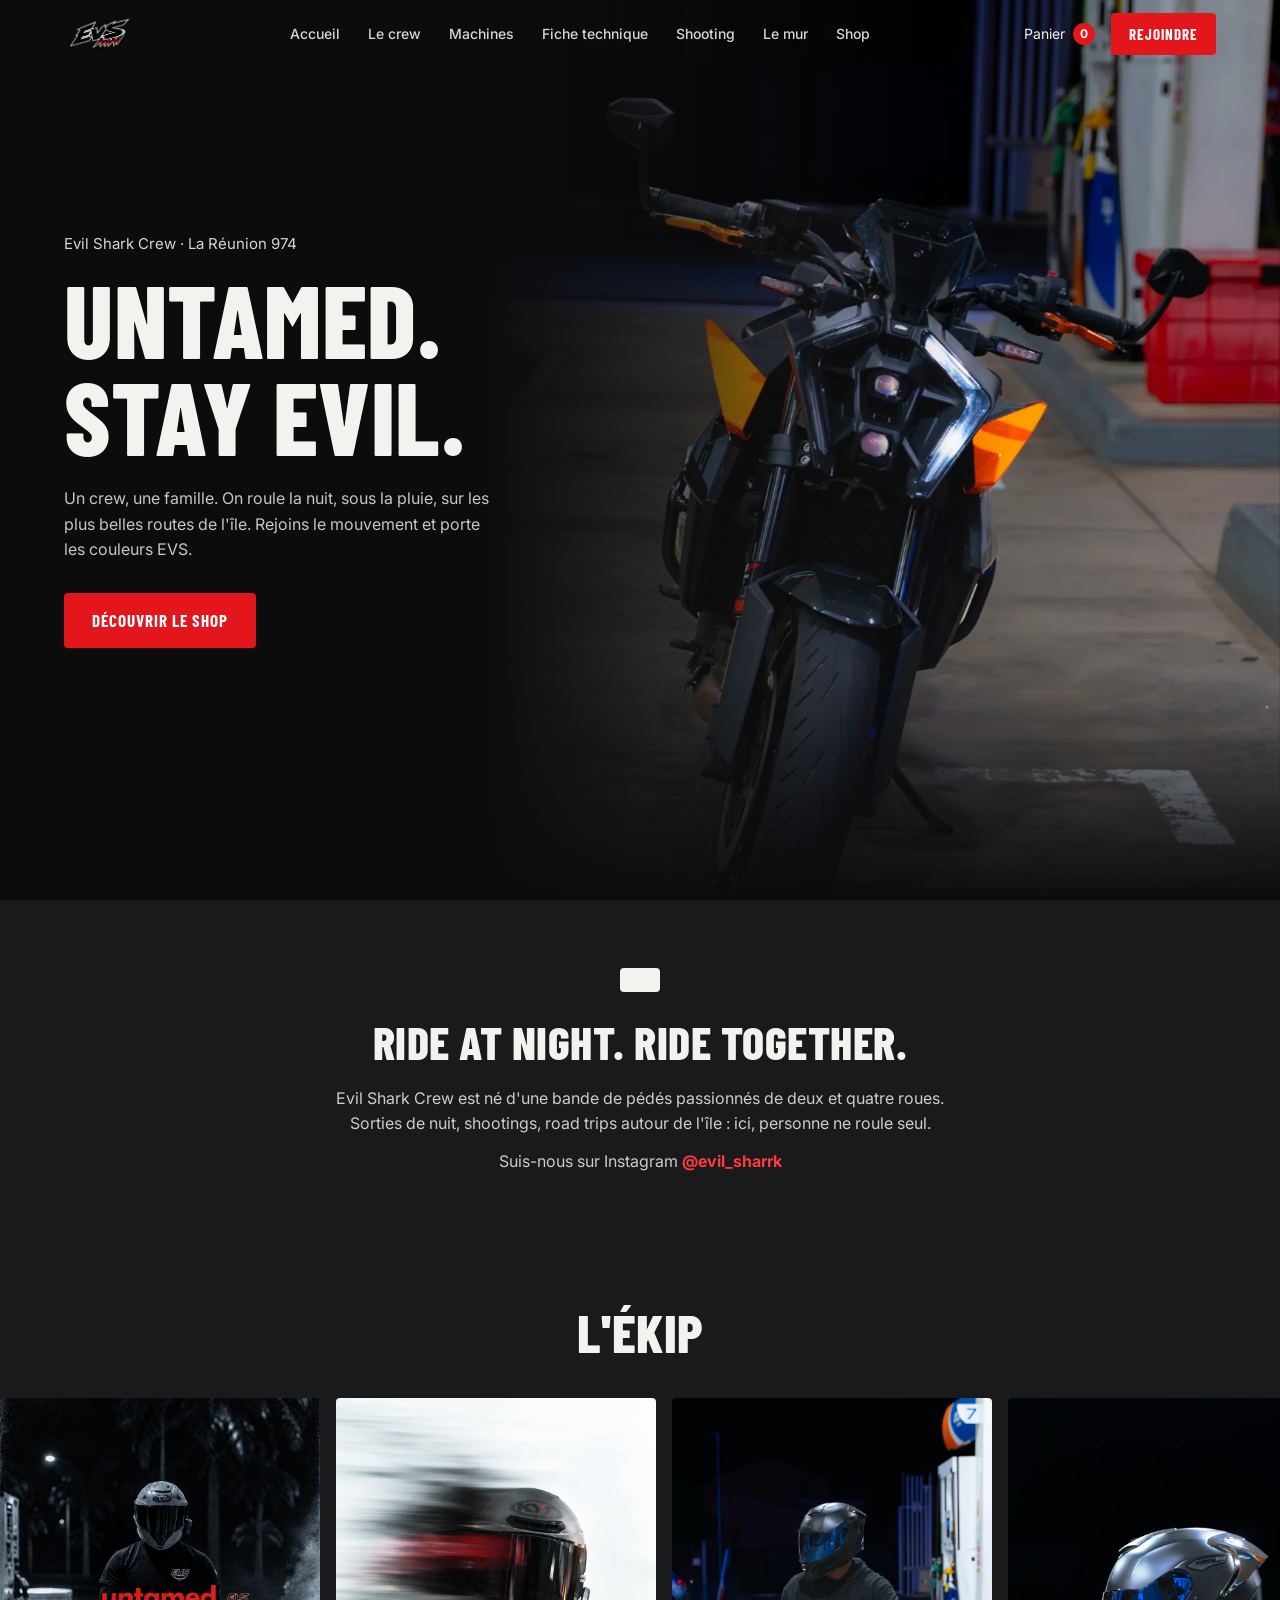
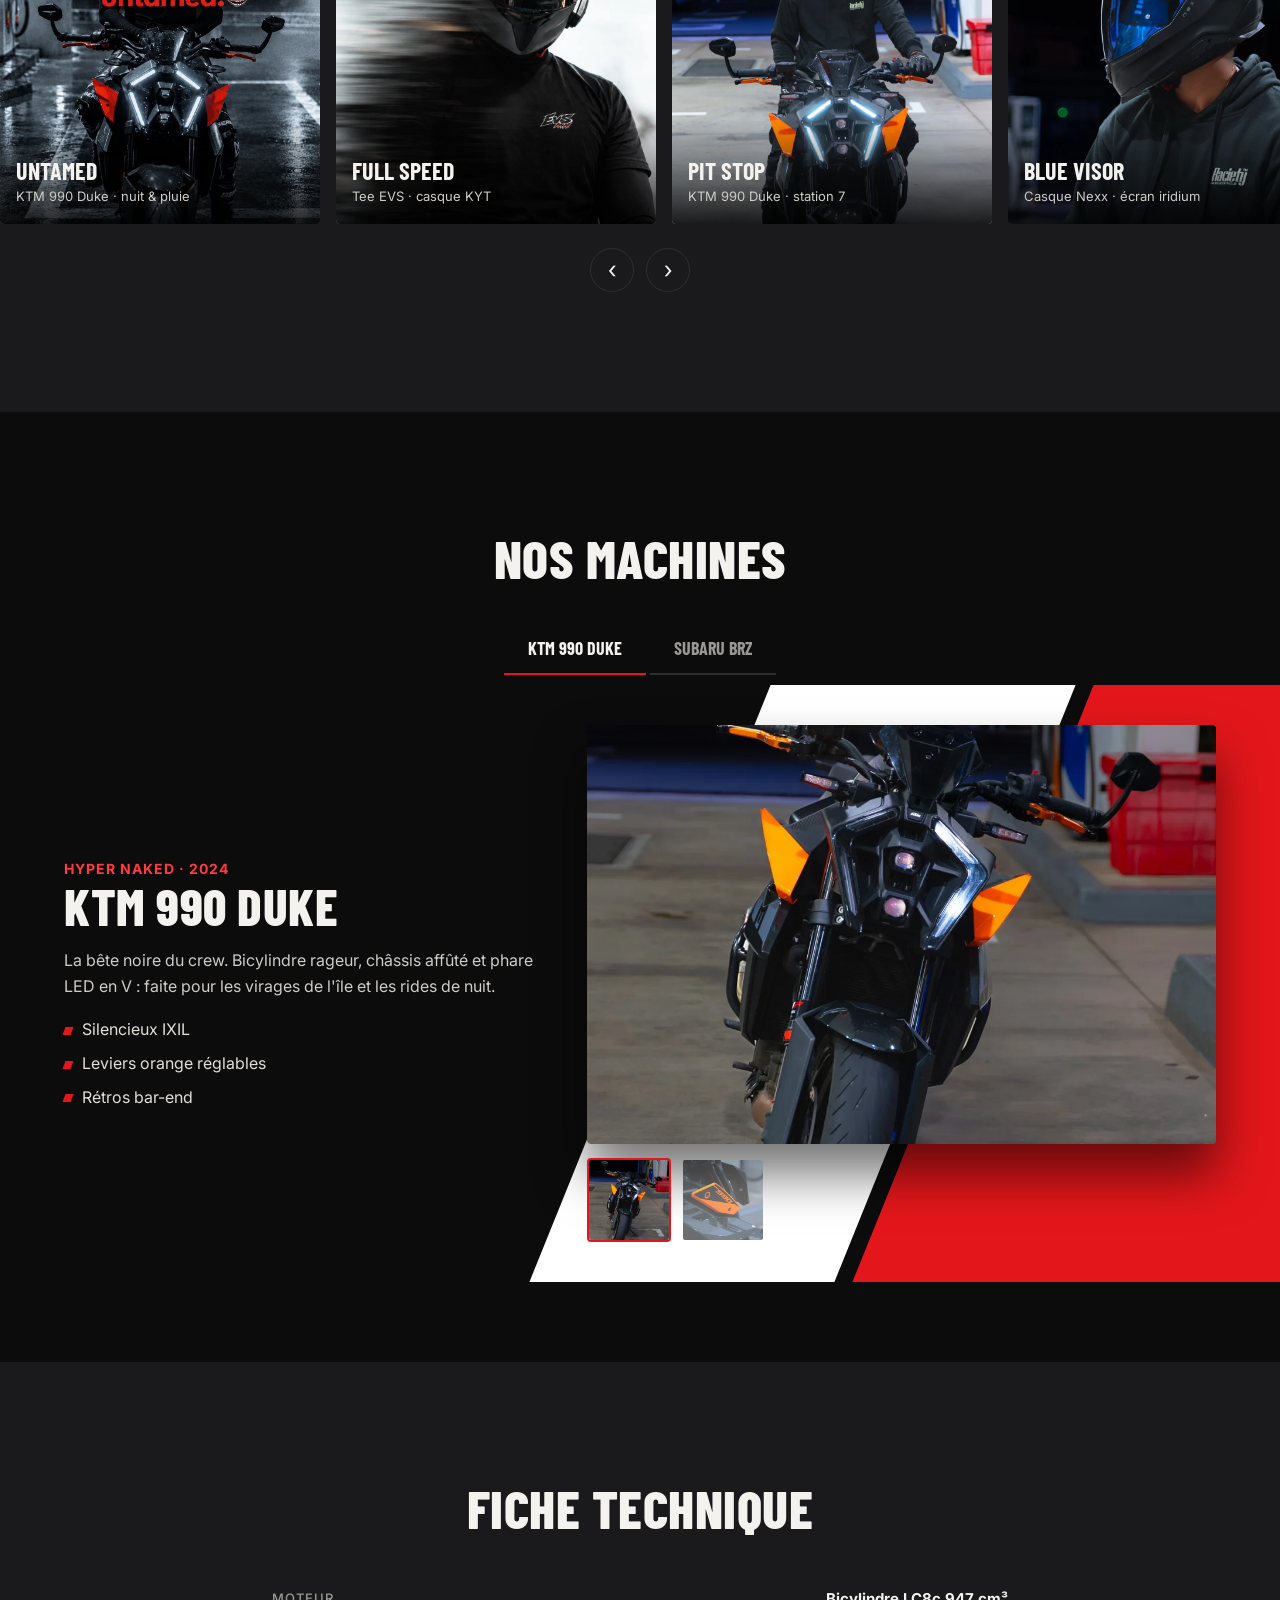
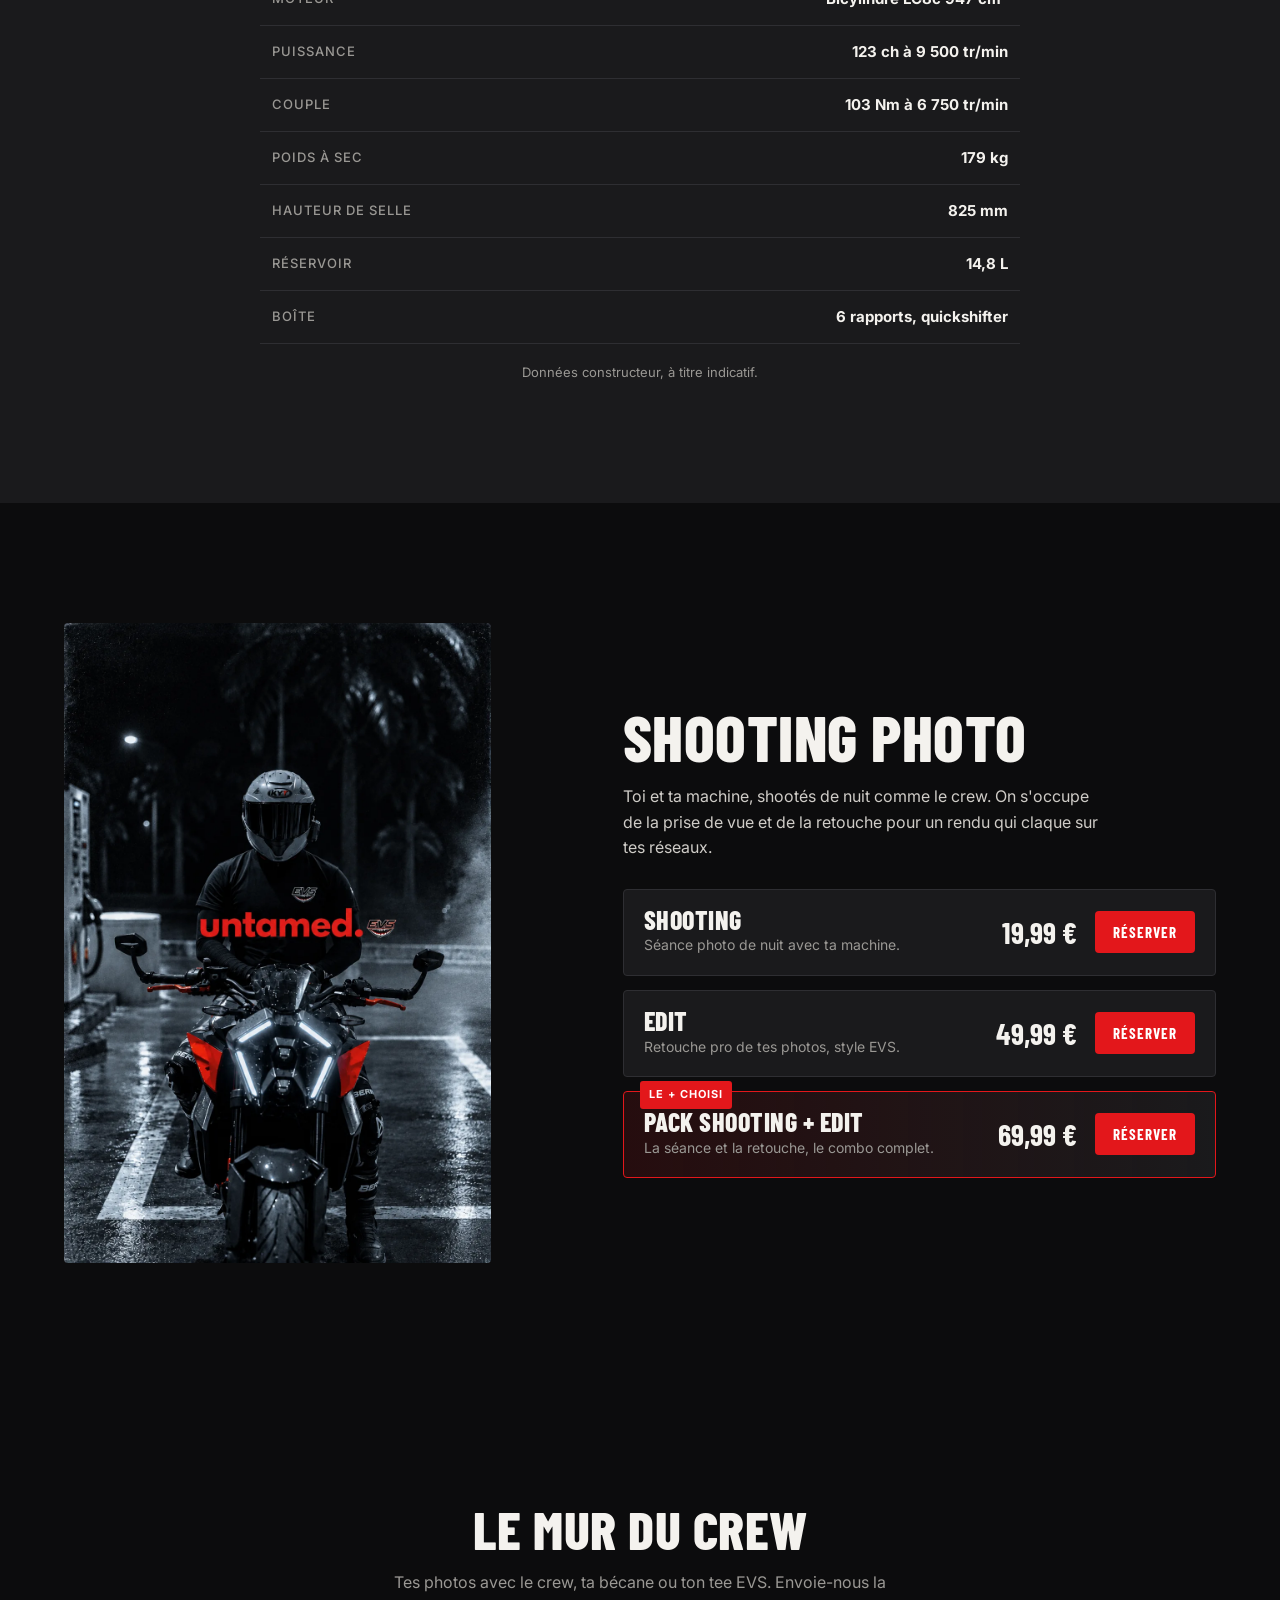
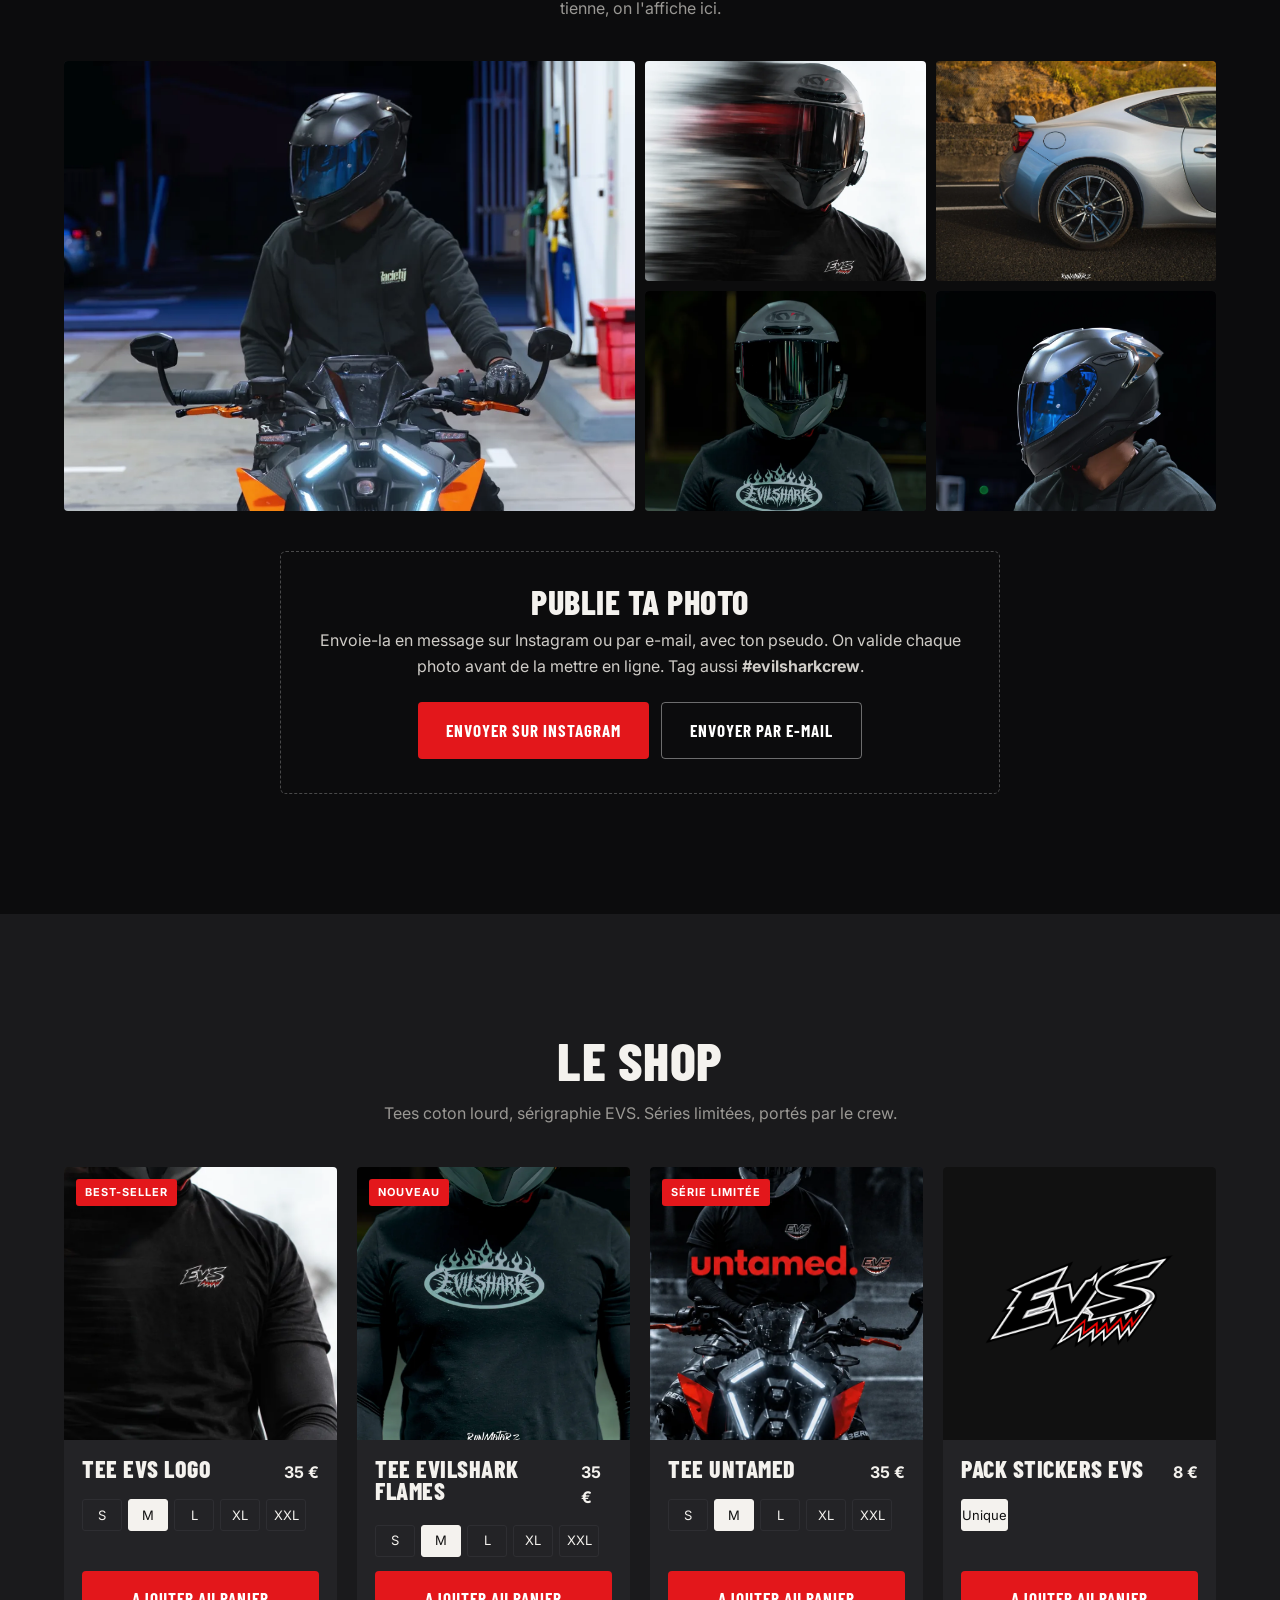
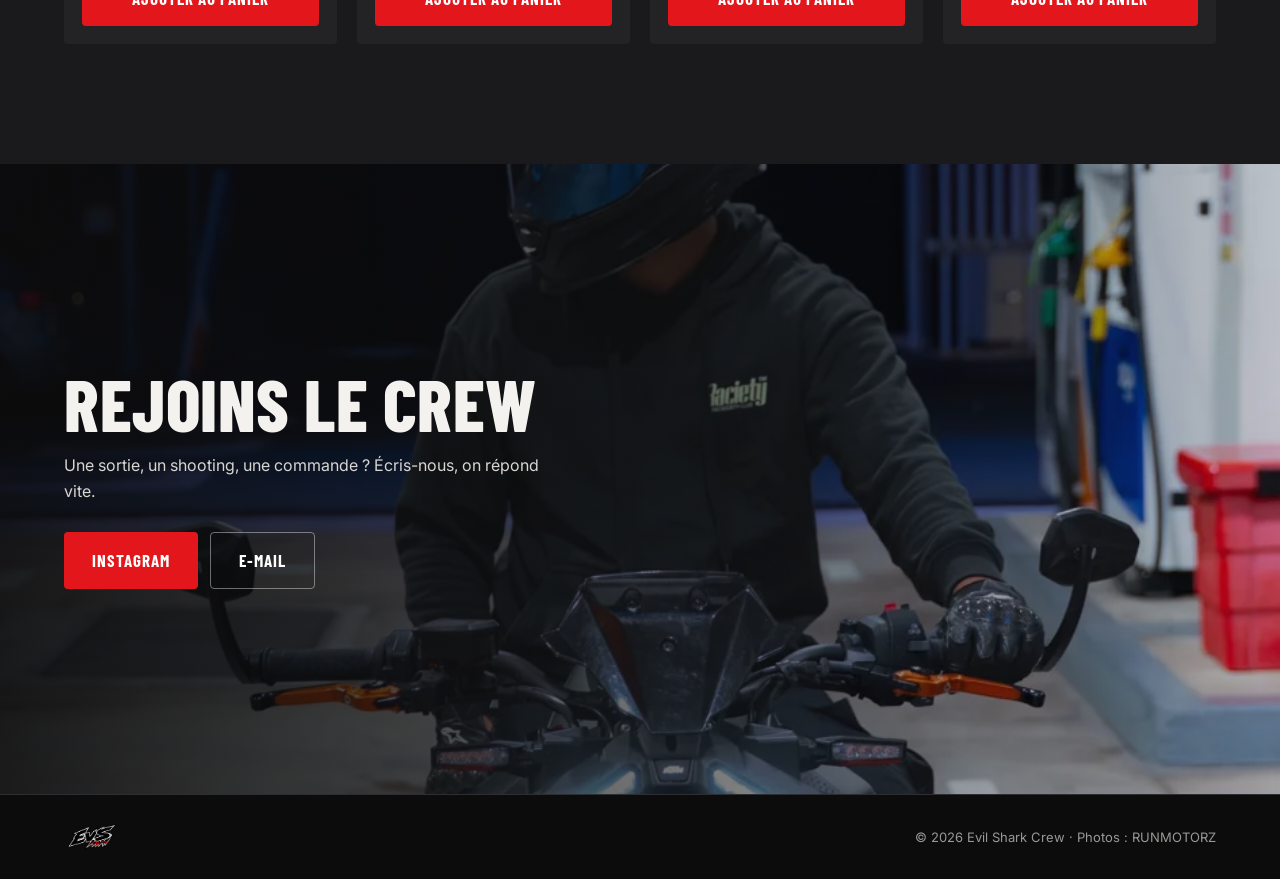
==== commit cde486c9: "Update index.html" ====
--- a/moto/index.html
+++ b/moto/index.html
@@ -17,7 +17,7 @@
   <a href="#top" class="logo" aria-label="Evil Shark Crew"><img src="img/evs-logo.webp" alt="EVS"></a>
   <nav class="nav-links" id="navLinks">
     <a href="#top">Accueil</a>
-    <a href="#crew">L'ékip des LAOT</a>
+    <a href="#crew">Le crew</a>
     <a href="#machines">Machines</a>
     <a href="#specs">Fiche technique</a>
     <a href="#shooting">Shooting</a>
@@ -47,7 +47,7 @@
   <!-- INTRO -->
   <section class="intro reveal">
     <h2>Ride at night. Ride together.</h2>
-    <p>Evil Shark Crew est né d'une bande de potes passionnés de deux et quatre roues. Sorties de nuit, shootings, road trips autour de l'île : ici, personne ne roule seul.</p>
+    <p>Evil Shark Crew est né d'une bande de pédés passionnés de deux et quatre roues. Sorties de nuit, shootings, road trips autour de l'île : ici, personne ne roule seul.</p>
     <p class="muted">Suis-nous sur Instagram <a id="instaInline" href="#" target="_blank" rel="noopener">@evil_sharrk</a></p>
   </section>
 
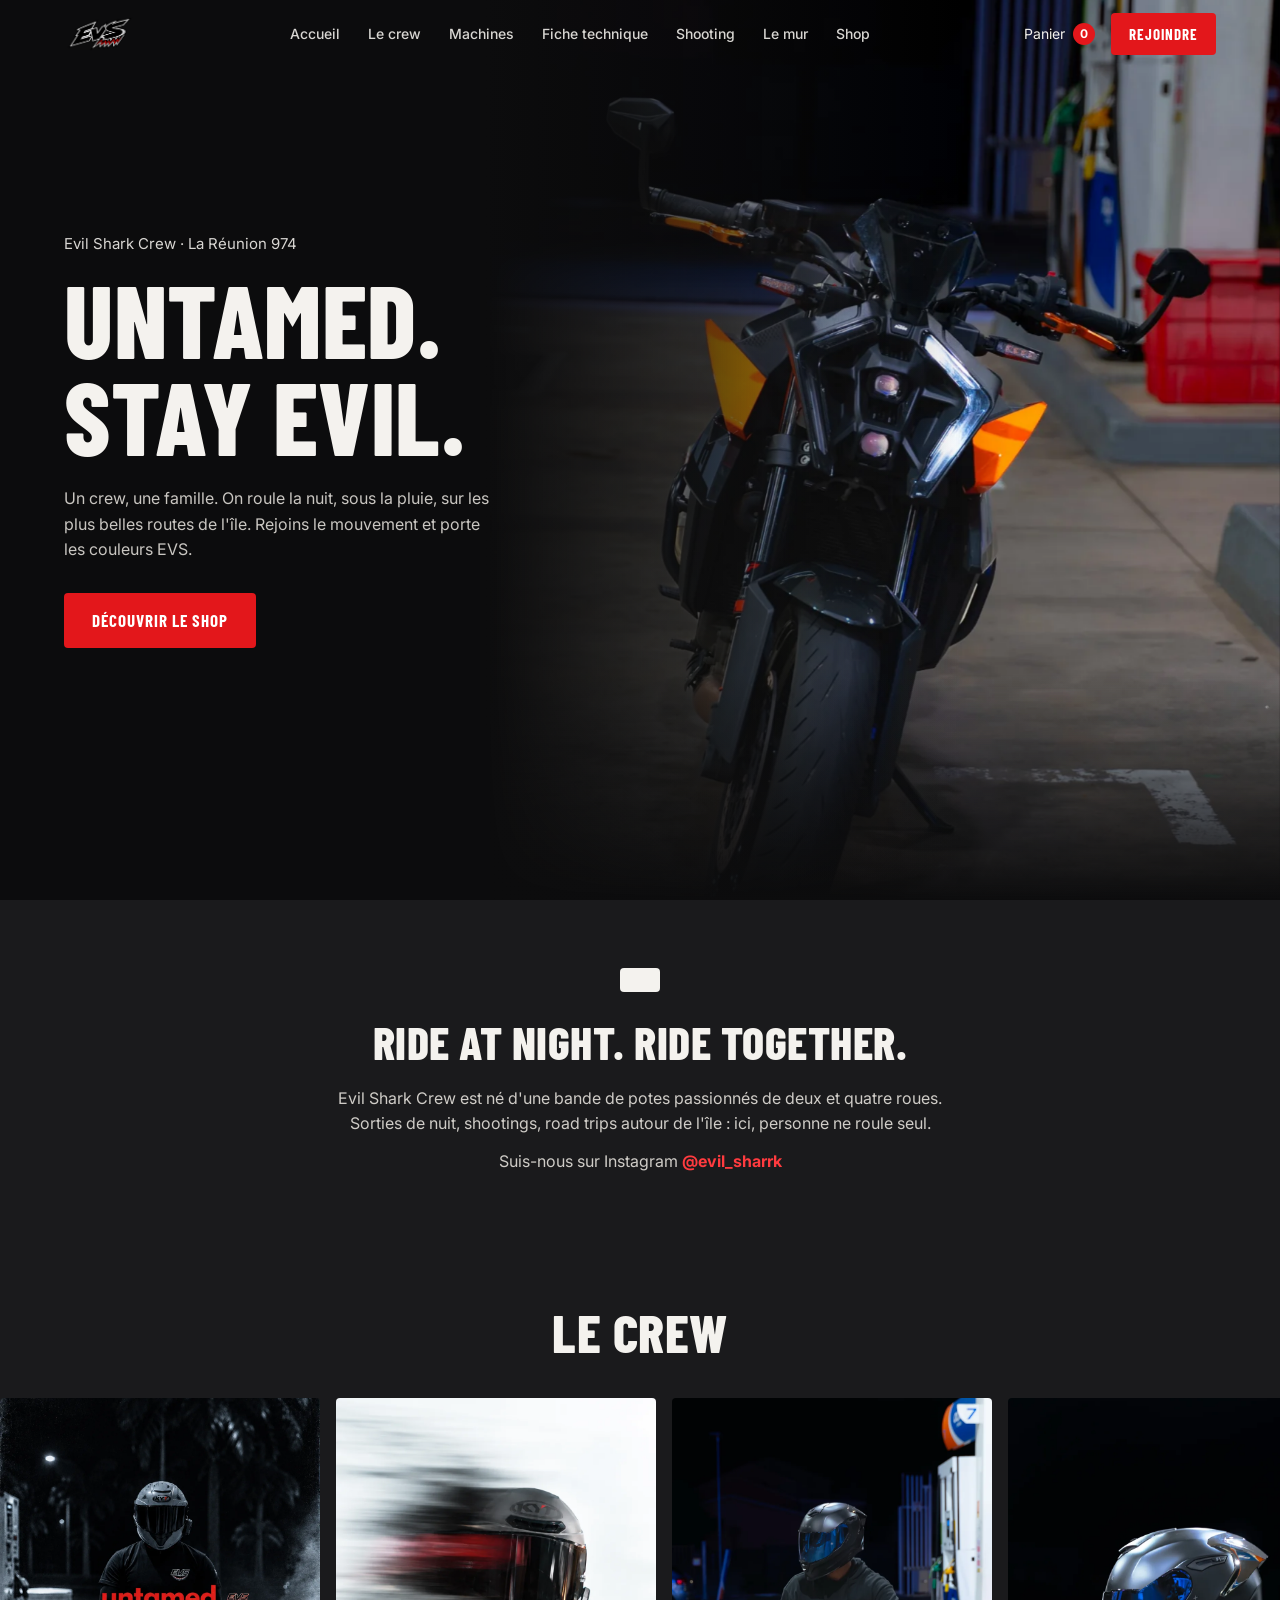
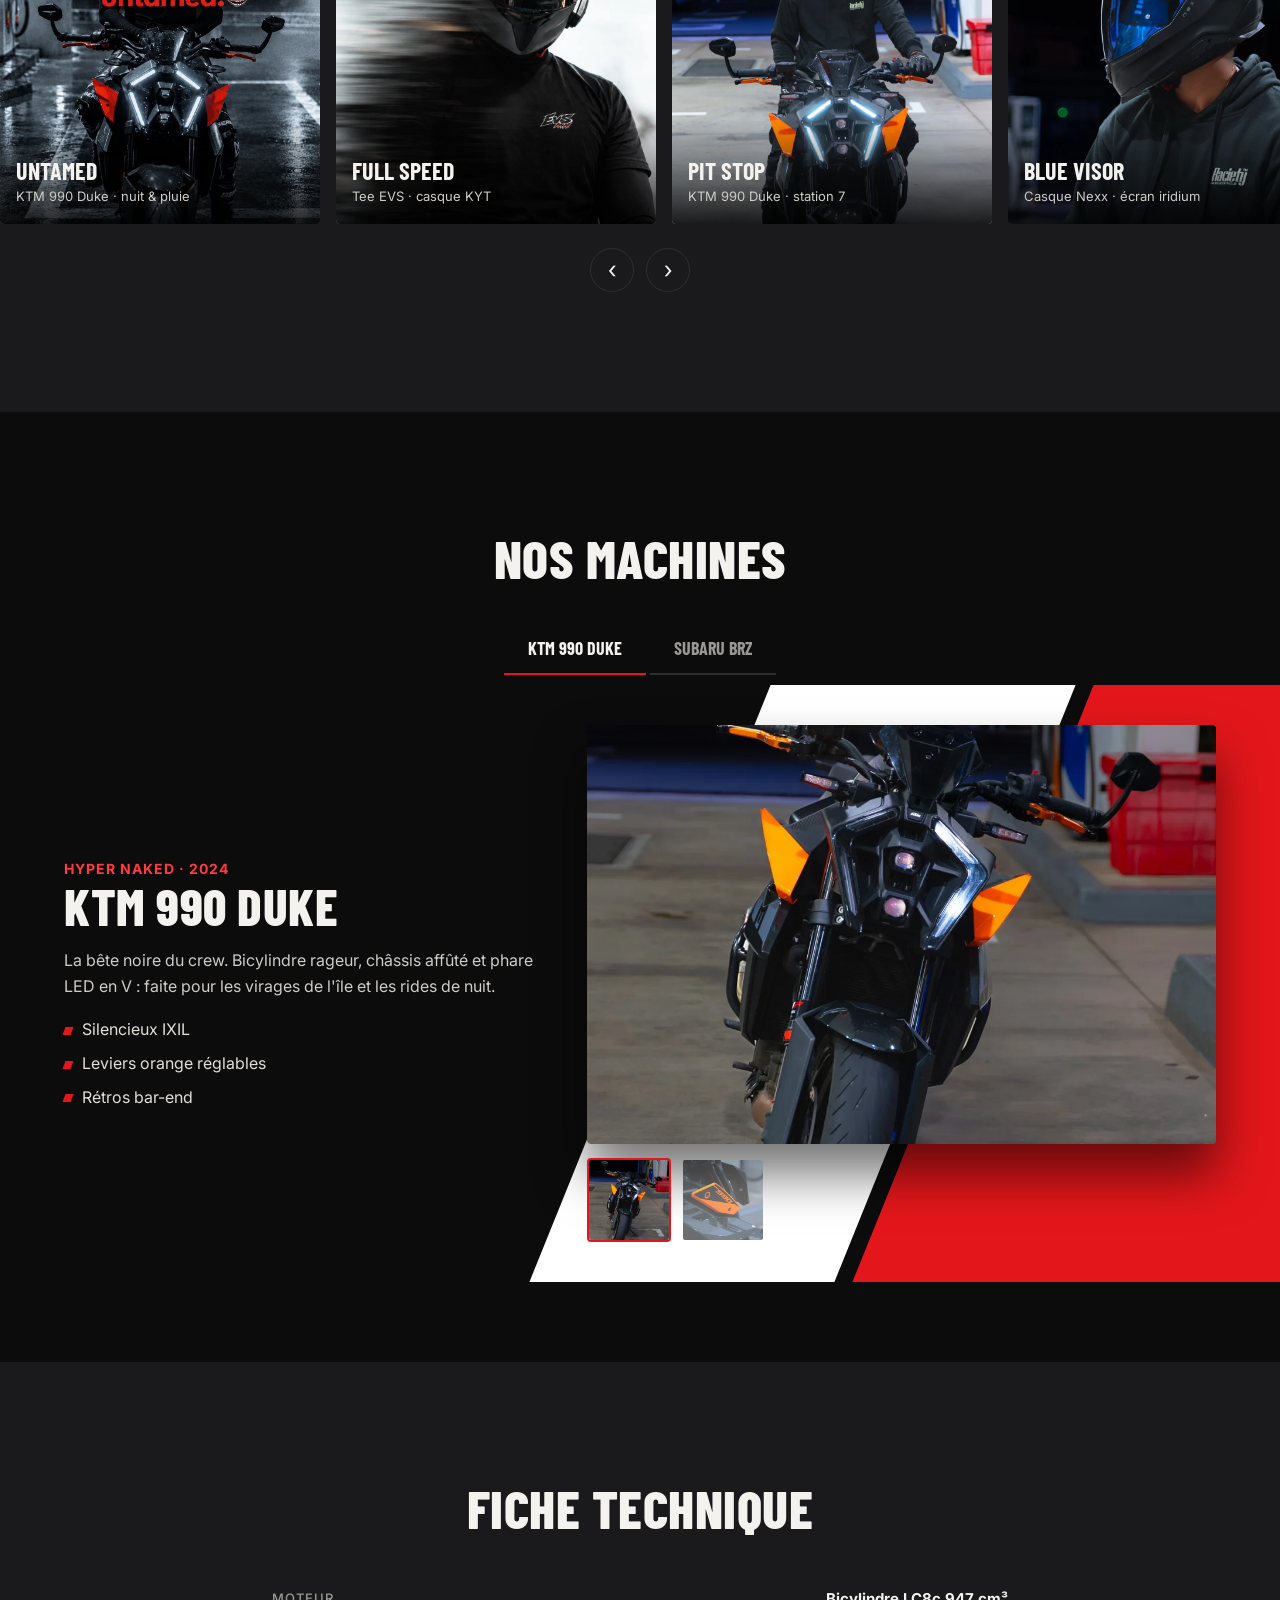
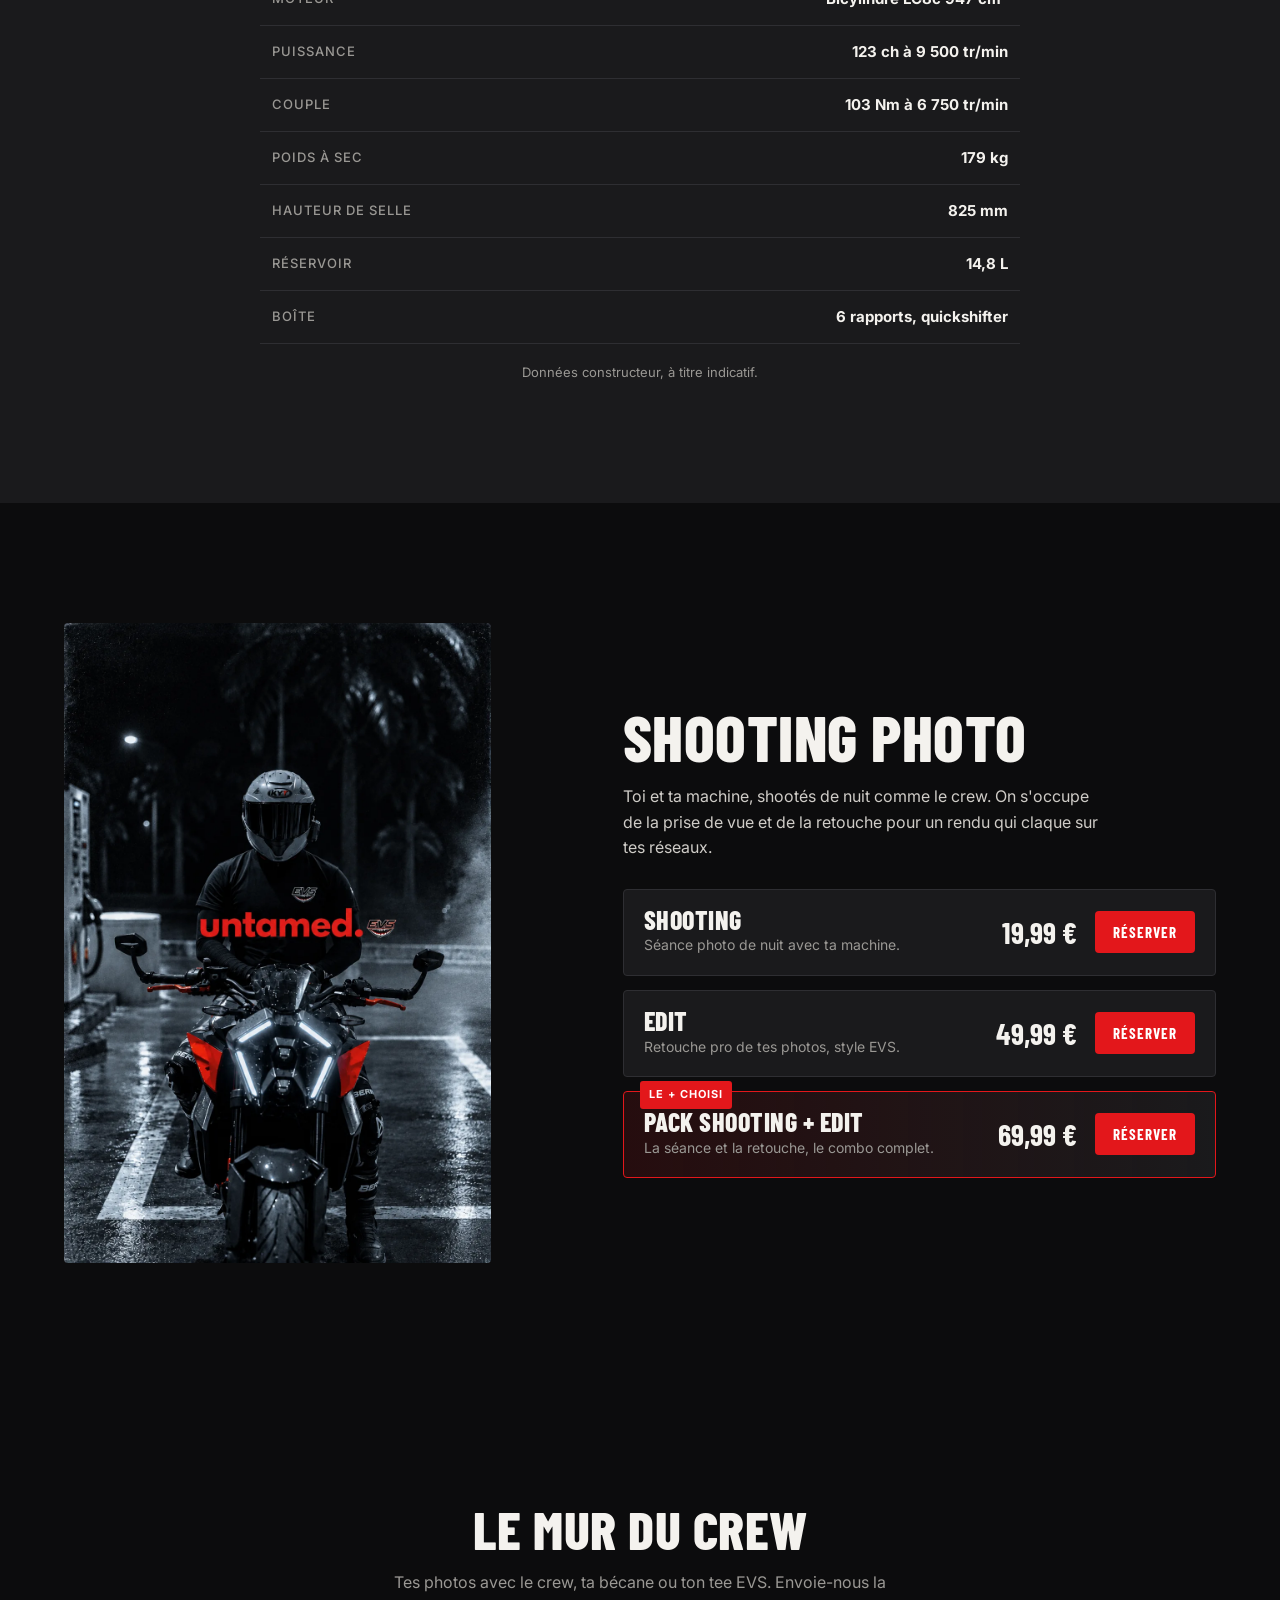
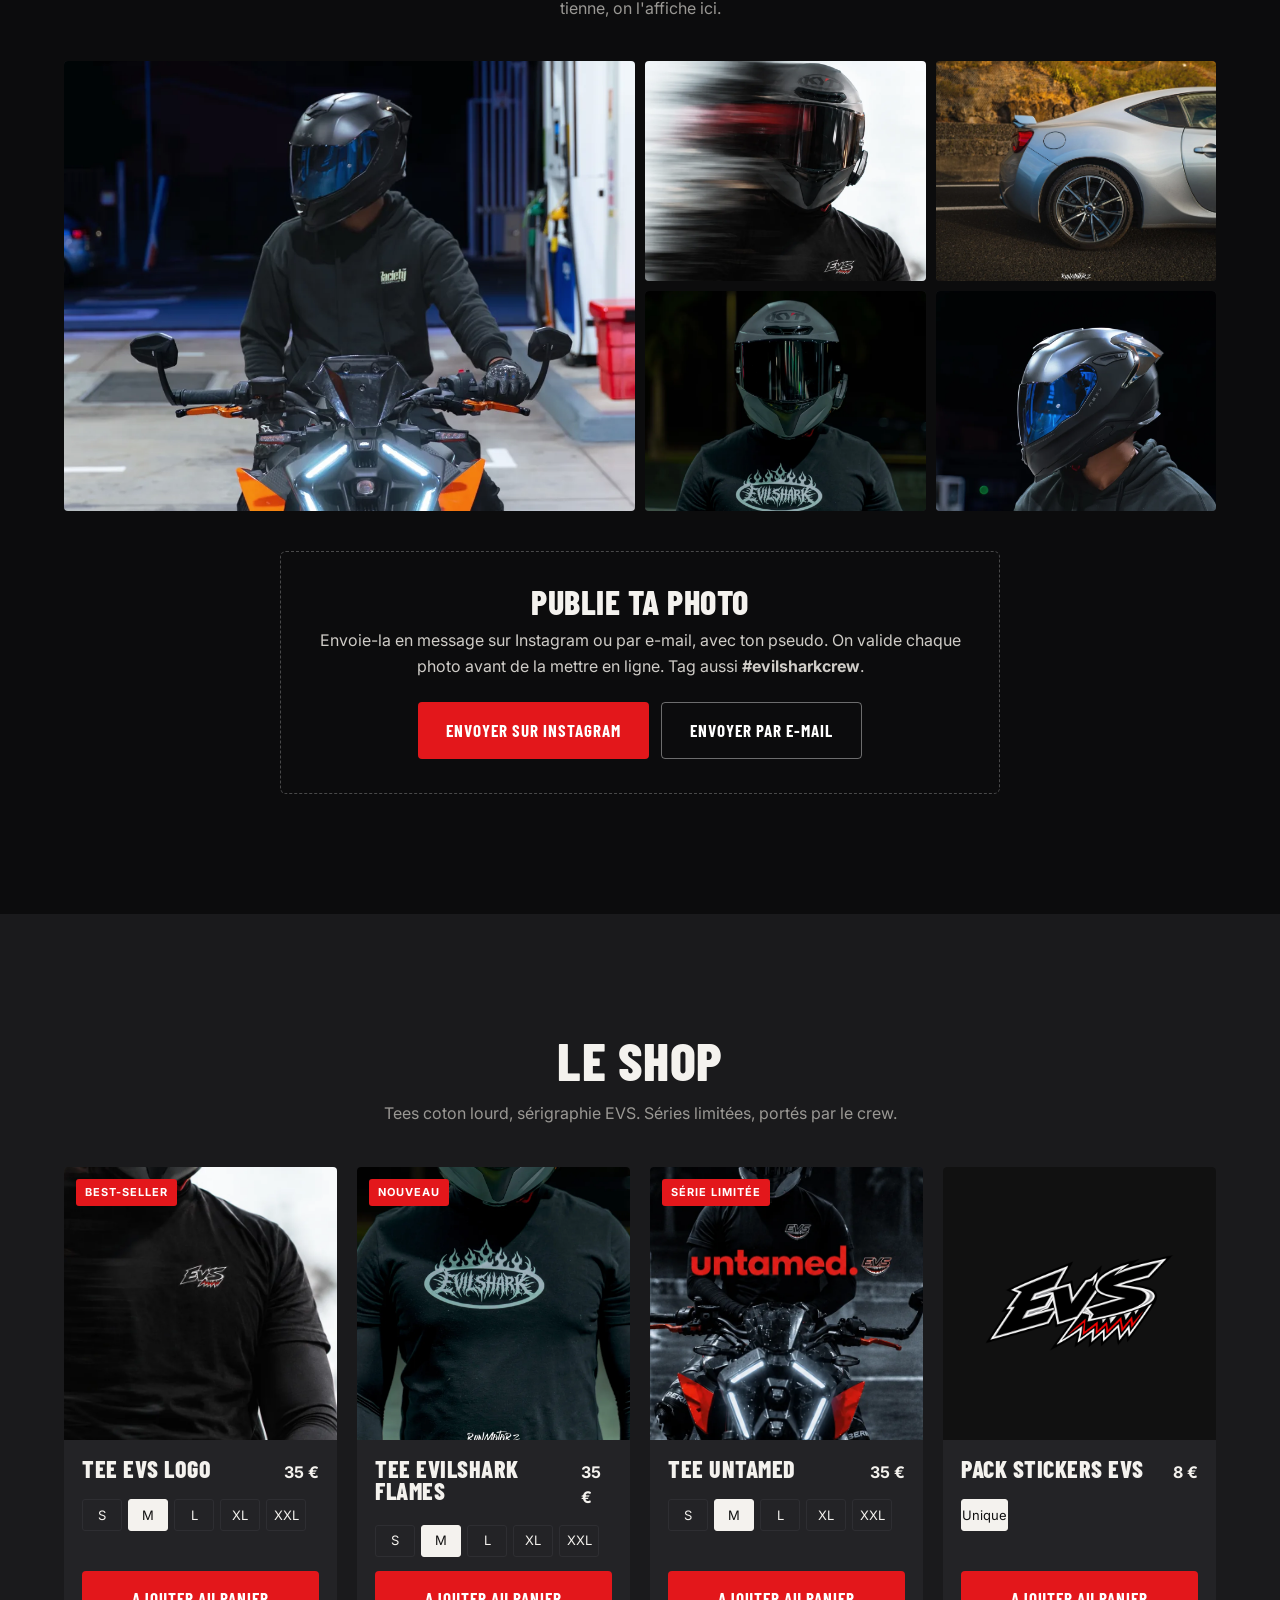
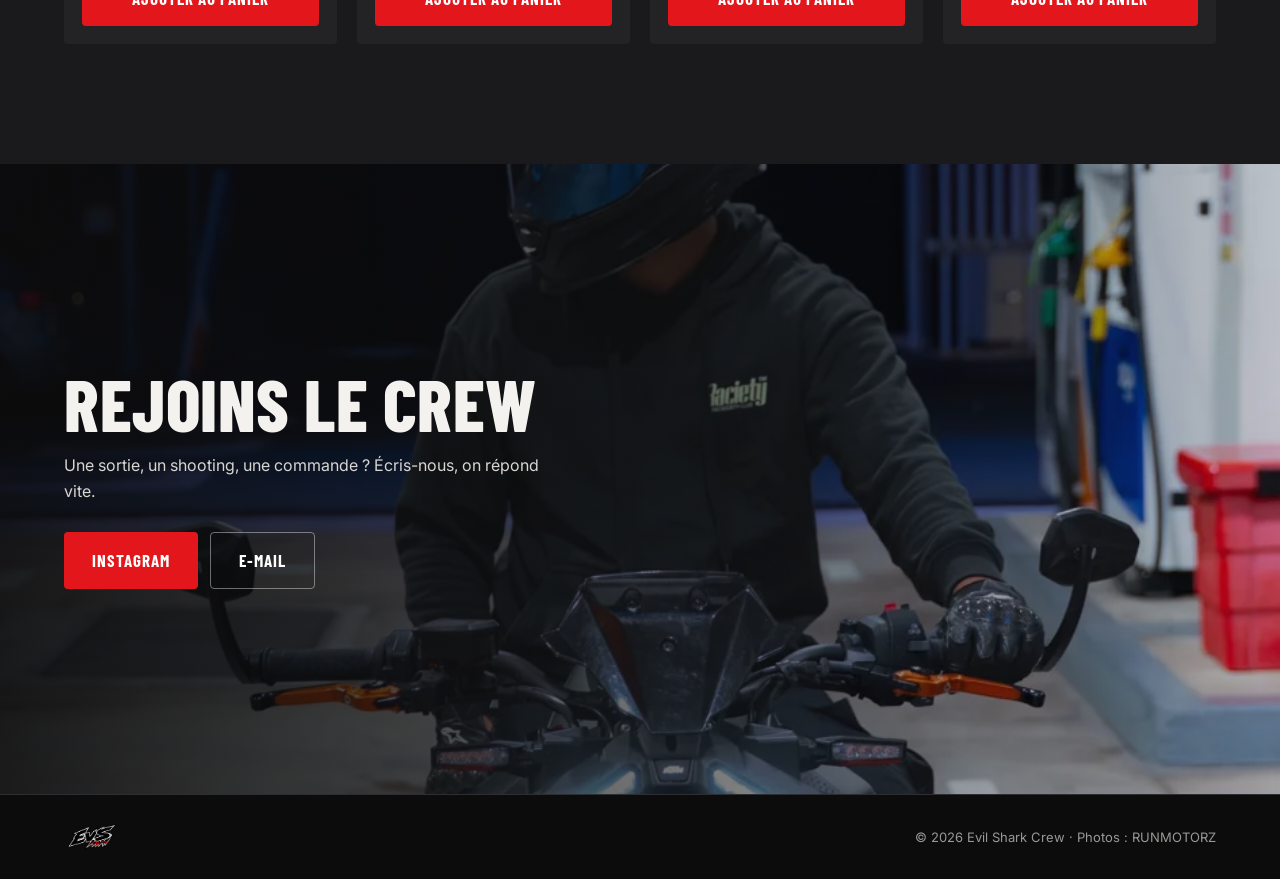
==== commit 1bd979f3: "Update index.html" ====
--- a/moto/index.html
+++ b/moto/index.html
@@ -47,13 +47,13 @@
   <!-- INTRO -->
   <section class="intro reveal">
     <h2>Ride at night. Ride together.</h2>
-    <p>Evil Shark Crew est né d'une bande de pédés passionnés de deux et quatre roues. Sorties de nuit, shootings, road trips autour de l'île : ici, personne ne roule seul.</p>
+    <p>Evil Shark Crew est né d'une bande de potes passionnés de deux et quatre roues. Sorties de nuit, shootings, road trips autour de l'île : ici, personne ne roule seul.</p>
     <p class="muted">Suis-nous sur Instagram <a id="instaInline" href="#" target="_blank" rel="noopener">@evil_sharrk</a></p>
   </section>
 
   <!-- CREW (carrousel) -->
   <section class="crew" id="crew">
-    <h2 class="section-title">L'ékip</h2>
+    <h2 class="section-title">Le crew</h2>
     <div class="carousel">
       <div class="track" id="crewTrack"></div>
     </div>
